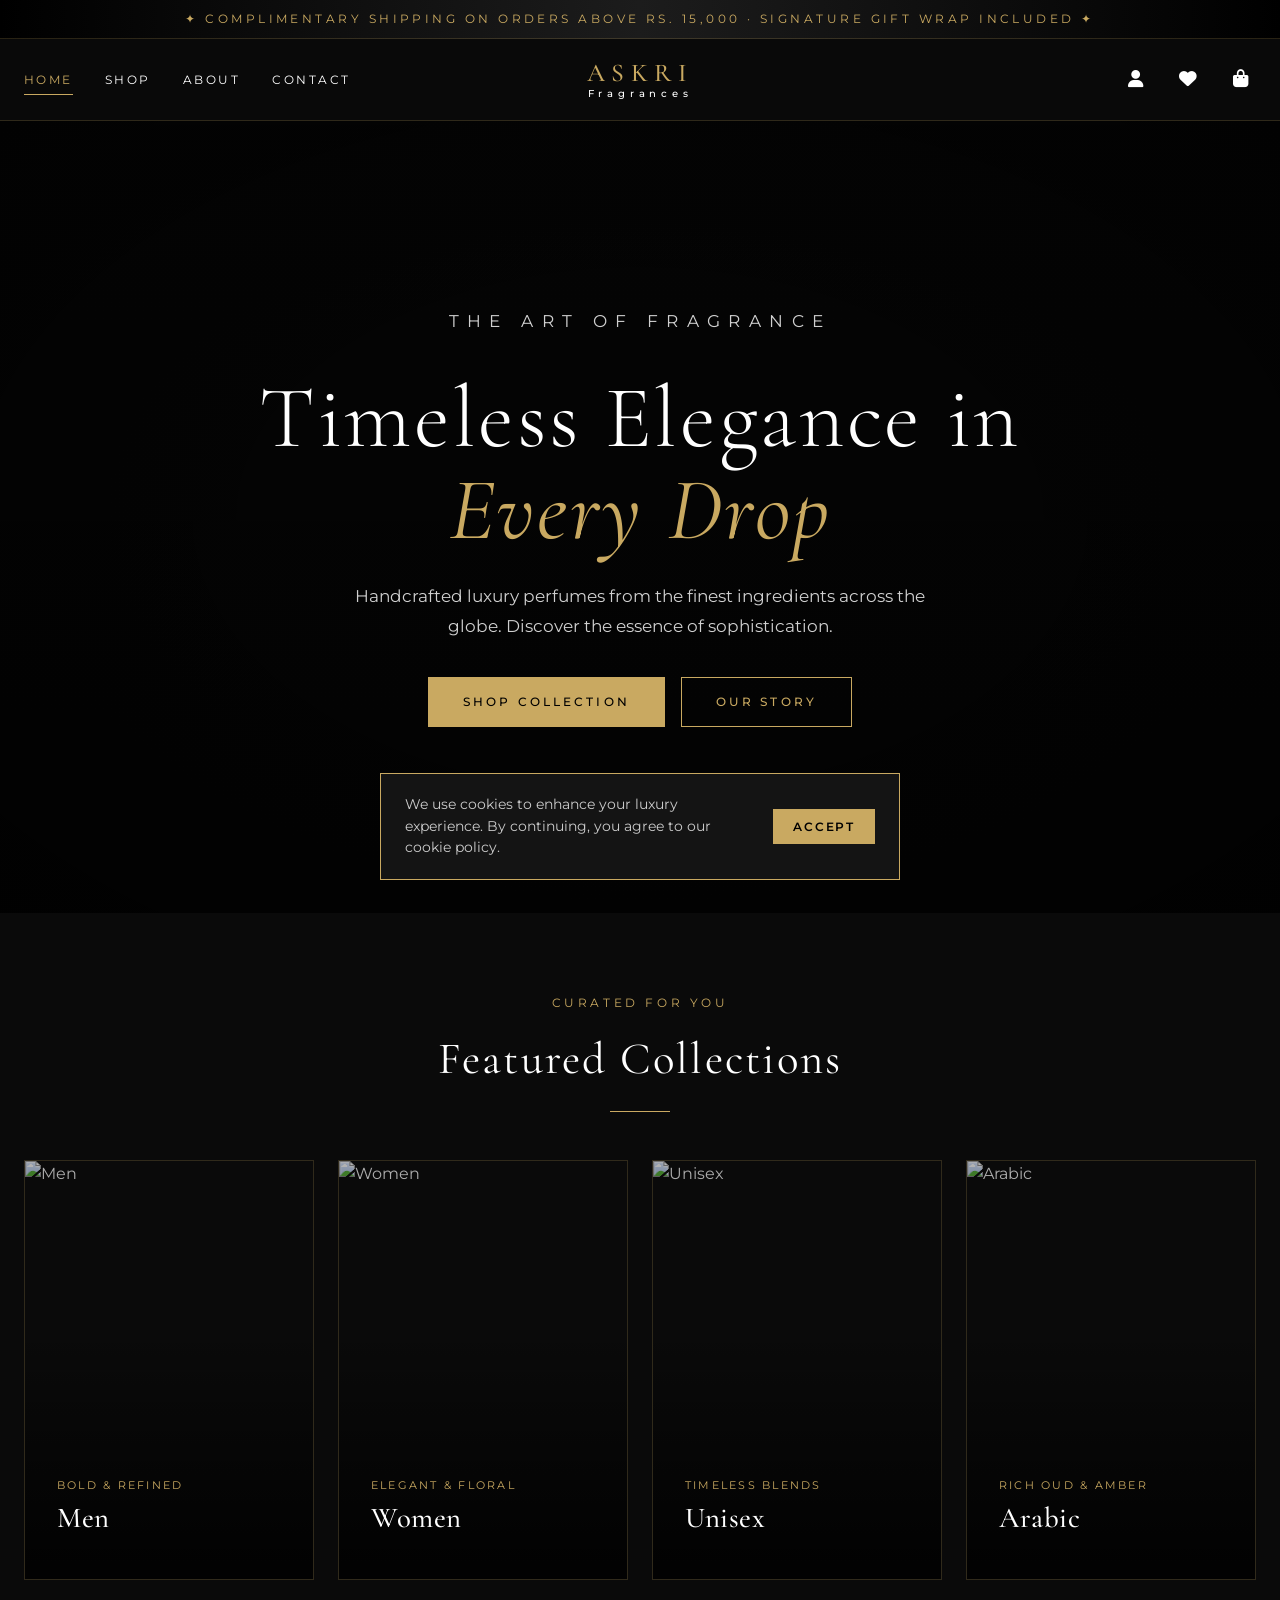
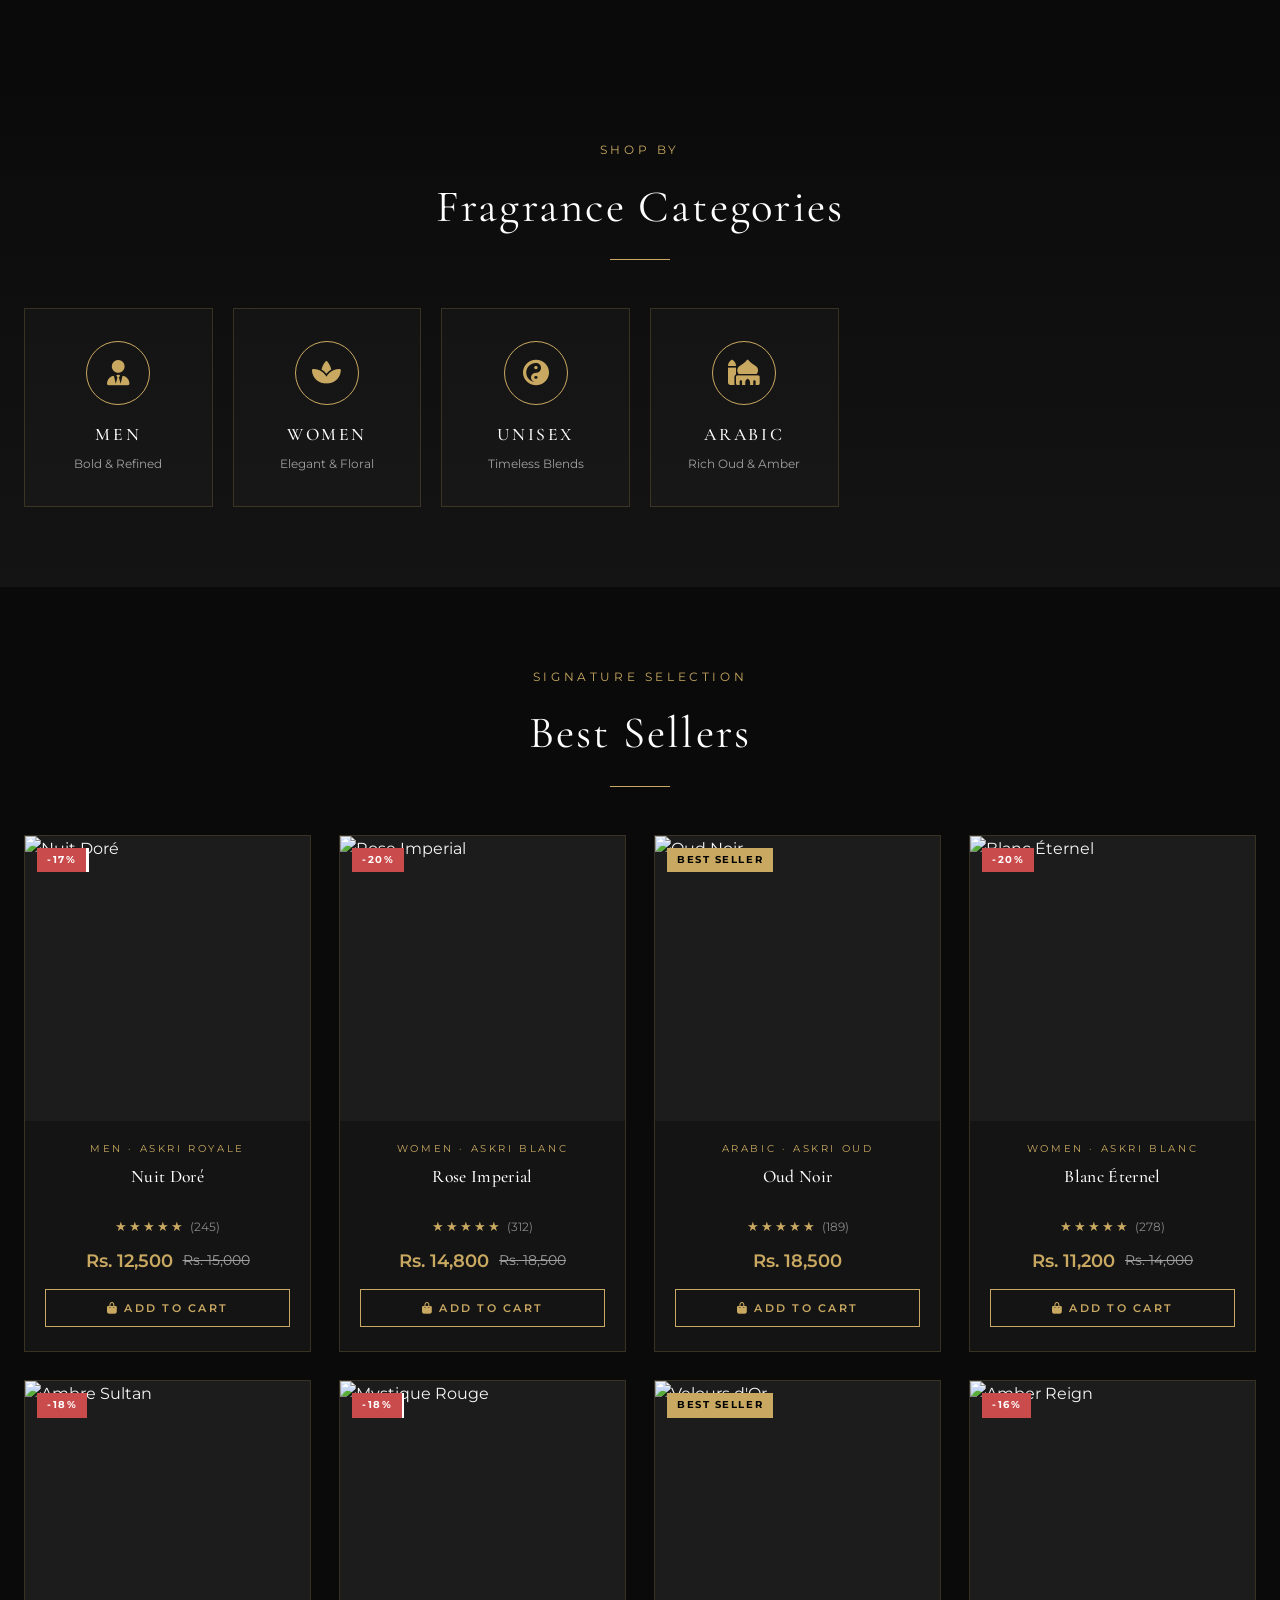
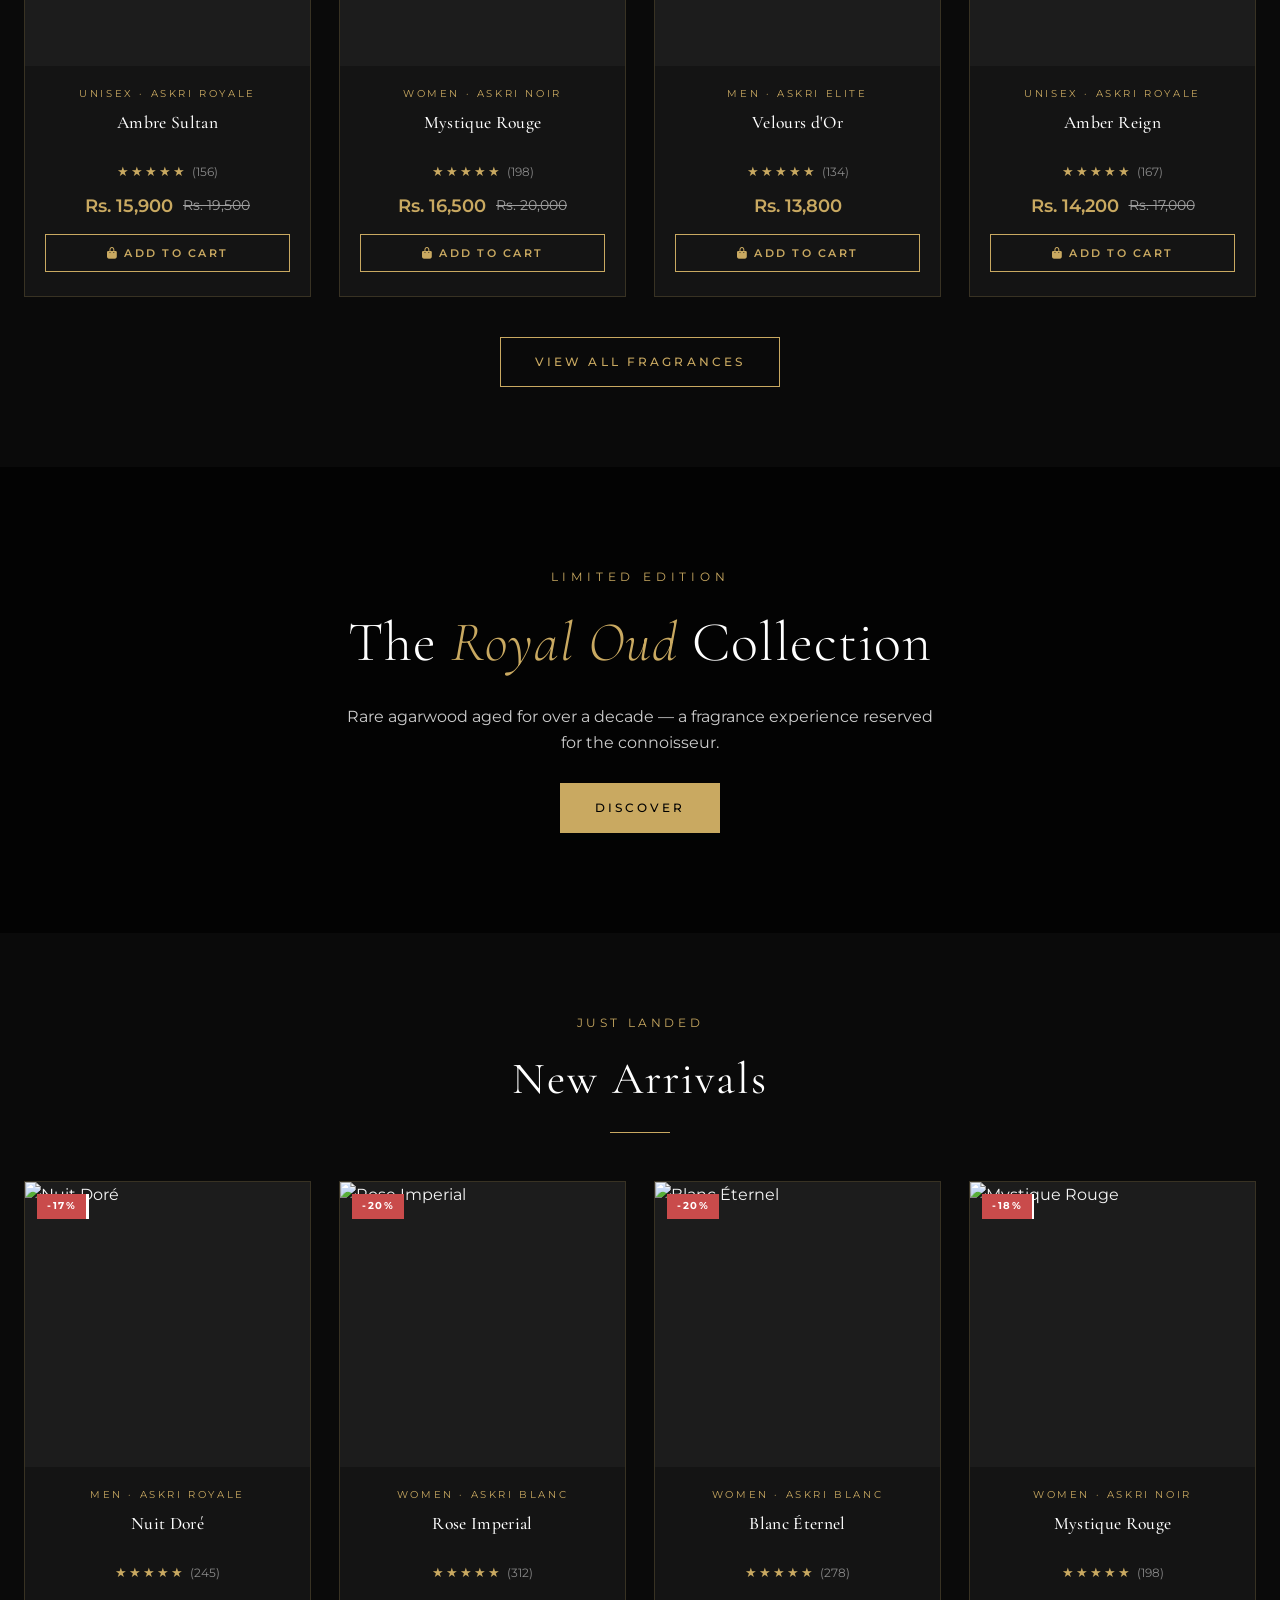
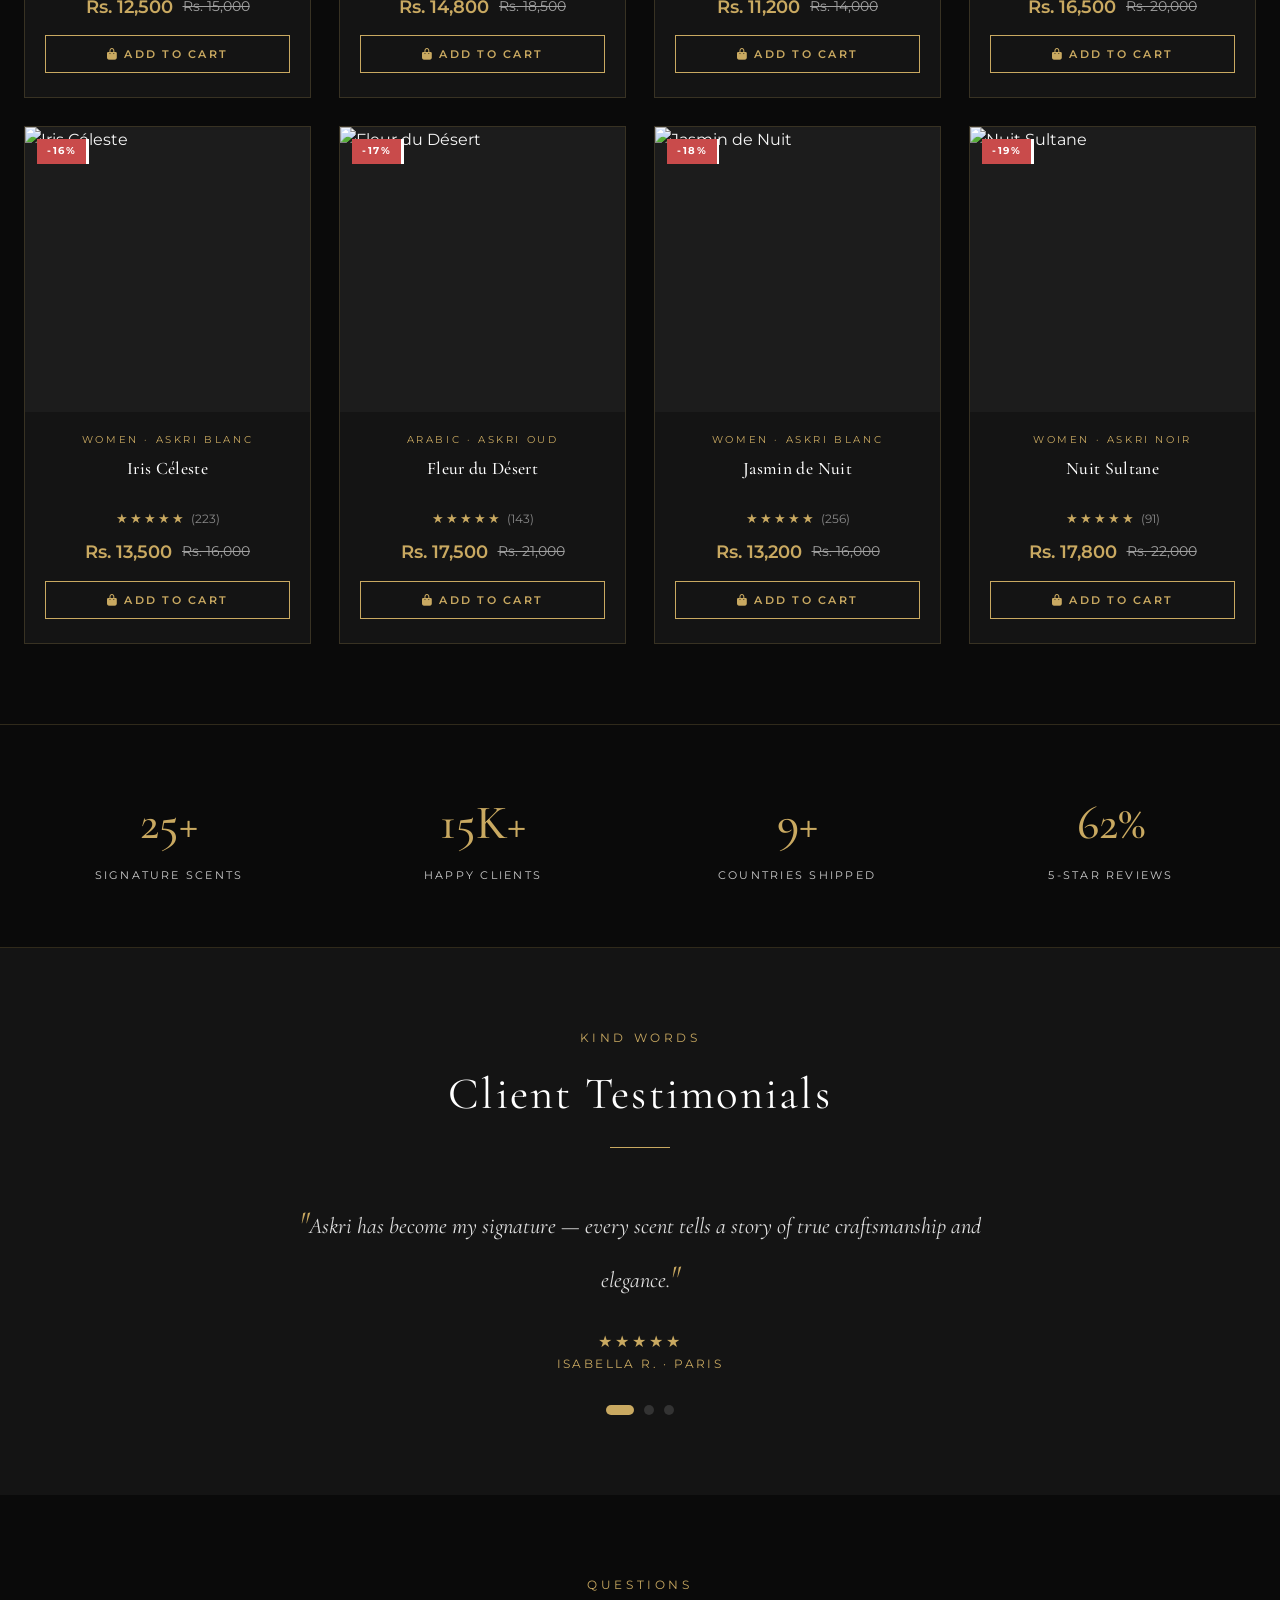
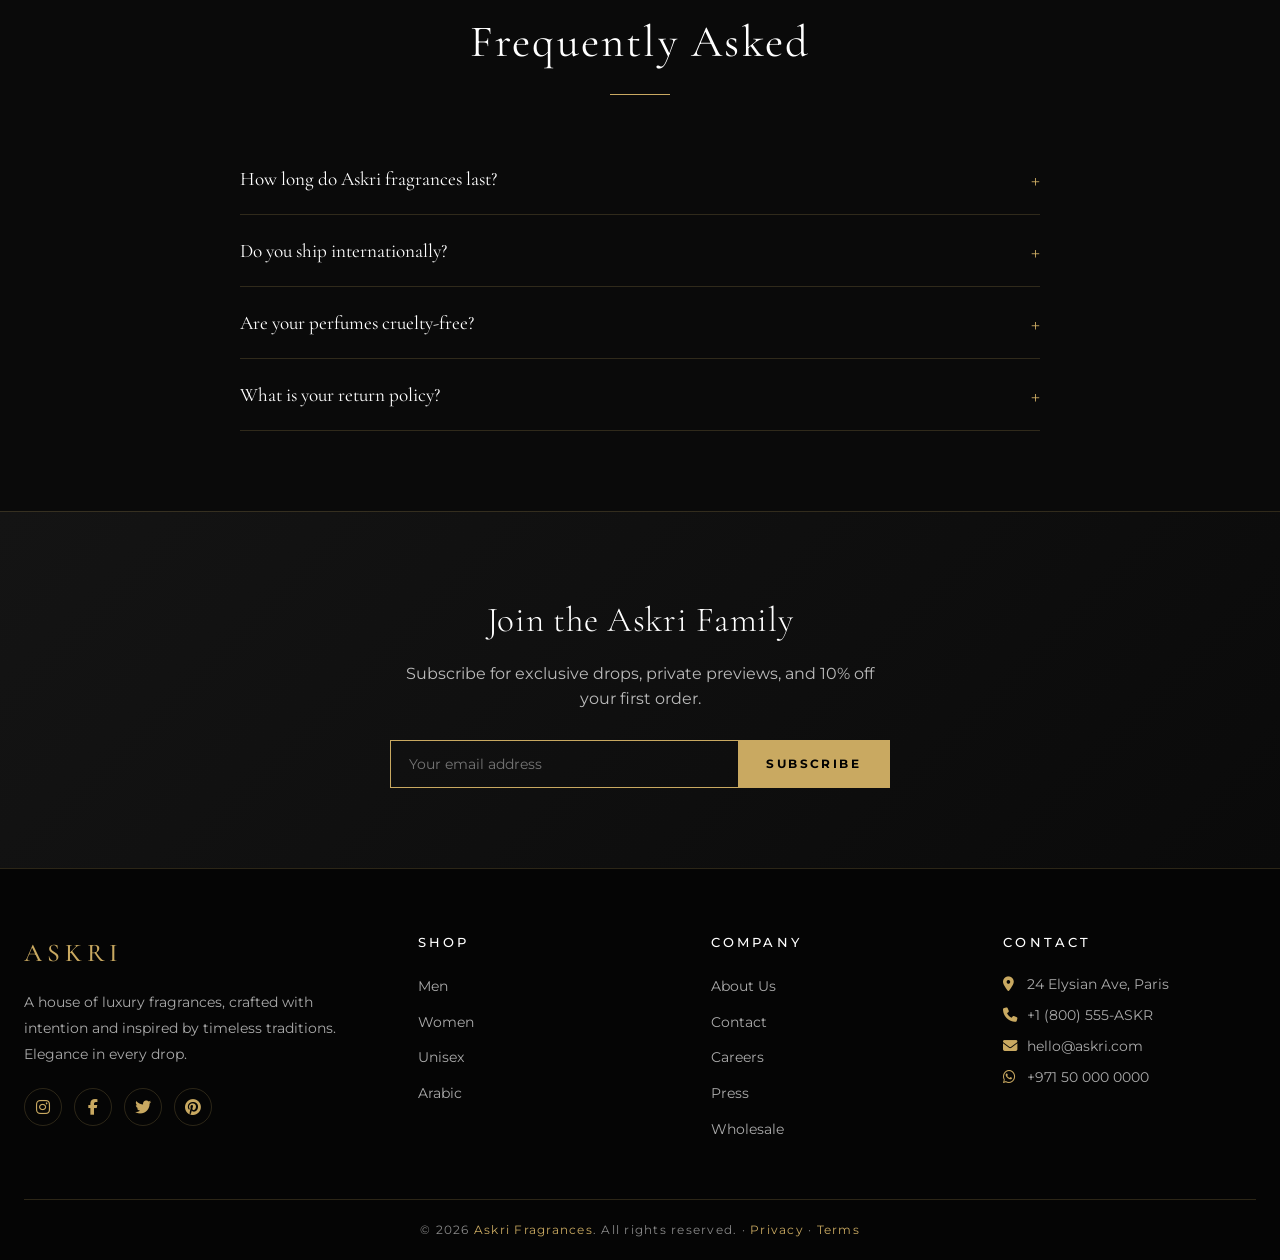
==== index.html @ d6cb972e "Add files via upload" ====
<!DOCTYPE html>
<html lang="en">
<head>
  <meta charset="UTF-8" />
  <meta name="viewport" content="width=device-width,initial-scale=1" />
  <title>Askri Fragrances — Luxury Perfumes & Premium Oud</title>
  <meta name="description" content="Discover Askri Fragrances — a curated collection of luxury Arabic, and Unisex perfumes crafted from the world's finest ingredients." />
  <meta name="keywords" content="luxury perfume, oud, Arabic perfume, premium fragrance, Askri Fragrances" />
  <meta name="author" content="Askri Fragrances" />
  <!-- Open Graph -->
  <meta property="og:title" content="Askri Fragrances — Luxury Perfumes" />
  <meta property="og:description" content="A curated house of premium luxury fragrances. Discover signature scents crafted for the discerning." />
  <meta property="og:type" content="website" />
  <meta property="og:image" content="https://images.unsplash.com/photo-1541643600914-78b084683601?auto=format&fit=crop&w=1200&q=80" />
  <meta name="twitter:card" content="summary_large_image" />
  <link rel="icon" href="images/favicon.svg" type="image/svg+xml" />
  <link rel="canonical" href="/" />
  <link rel="stylesheet" href="css/style.css" />
  <link rel="stylesheet" href="css/responsive.css" />
  <link rel="preconnect" href="https://fonts.googleapis.com" />
  <link rel="preconnect" href="https://fonts.gstatic.com" crossorigin />
  <link href="https://fonts.googleapis.com/css2?family=Cormorant+Garamond:ital,wght@0,300;0,400;0,500;0,600;1,400&family=Montserrat:wght@300;400;500;600;700&display=swap" rel="stylesheet" />
  <link rel="stylesheet" href="https://cdnjs.cloudflare.com/ajax/libs/font-awesome/6.5.1/css/all.min.css" />
  <script src="https://www.gstatic.com/firebasejs/10.12.2/firebase-app-compat.js"></script>
  <script src="https://www.gstatic.com/firebasejs/10.12.2/firebase-auth-compat.js"></script>
  <script src="https://www.gstatic.com/firebasejs/10.12.2/firebase-firestore-compat.js"></script>
  <script src="https://www.gstatic.com/firebasejs/10.12.2/firebase-analytics-compat.js"></script>
</head>
<body>
  <!-- Page loader -->
  <div class="loader" id="loader"><div class="loader-logo">ASKRI</div></div>

  <!-- Announcement bar -->
  <div class="announce">✦ Complimentary shipping on orders above Rs. 15,000 · Signature gift wrap included ✦</div>

  <!-- Navbar -->
  <header class="navbar" id="navbar">
    <div class="nav-wrap">
      <div class="nav-left">
        <button class="menu-toggle" aria-label="Open menu"><span></span><span></span><span></span></button>
        <nav class="nav-links">
          <a href="index.html">Home</a>
          <a href="shop.html">Shop</a>
          <a href="about.html">About</a>
          <a href="contact.html">Contact</a>
        </nav>
      </div>
      <a href="index.html" class="logo">ASKRI<small>Fragrances</small></a>
      <div class="nav-right">
        <button class="nav-icon search-toggle" aria-label="Search"><i class="fas fa-search"></i></button>
        <a href="#" class="nav-icon login-btn" aria-label="Login" onclick="document.getElementById('login-modal').classList.add('show');return false"><i class="fas fa-user"></i></a>
        <a href="wishlist.html" class="nav-icon" aria-label="Wishlist">
          <i class="fas fa-heart"></i><span class="badge" data-wish-count>0</span>
        </a>
        <a href="cart.html" class="nav-icon" aria-label="Cart">
          <i class="fas fa-bag-shopping"></i><span class="badge" data-cart-count>0</span>
        </a>
      </div>
    </div>
    <!-- Search bar -->
    <div class="search-bar">
      <form>
        <input type="search" placeholder="Search luxury fragrances..." aria-label="Search products" />
        <button type="submit" aria-label="Search"><i class="fas fa-search"></i></button>
      </form>
    </div>
  </header>

  <!-- Mobile drawer -->
  <div class="mobile-menu">
    <button class="close" aria-label="Close menu">×</button>
    <div class="m-logo"><div class="logo">ASKRI<small>Fragrances</small></div></div>
    <ul>
      <li><a href="index.html">Home</a></li>
      <li><a href="shop.html">Shop</a></li>
      <li><a href="shop.html?category=Men">Men</a></li>
      <li><a href="shop.html?category=Women">Women</a></li>
      <li><a href="shop.html?category=Arabic">Arabic</a></li>
      <li><a href="about.html">About</a></li>
      <li><a href="contact.html">Contact</a></li>
      <li><a href="wishlist.html">Wishlist</a></li>
      <li><a href="cart.html">Cart</a></li>
    </ul>
  </div>
  <div class="overlay"></div>

  <!-- Hero -->
  <section class="hero">
    <div class="hero-inner">
      <p class="hero-eyebrow">The Art of Fragrance</p>
      <h1>Timeless Elegance in <em>Every Drop</em></h1>
      <p>Handcrafted luxury perfumes from the finest ingredients across the globe. Discover the essence of sophistication.</p>
      <div class="hero-ctas">
        <a href="shop.html" class="btn btn-primary">Shop Collection</a>
        <a href="about.html" class="btn">Our Story</a>
      </div>
    </div>
    <a href="#collections" class="hero-scroll">Explore ↓</a>
  </section>

  <!-- Featured Collections -->
  <section class="section collections" id="collections">
    <div class="container">
      <div class="section-title">
        <p>Curated for you</p>
        <h2>Featured Collections</h2>
      </div>
      <div class="coll-grid">
        <a href="shop.html?category=Men" class="coll-card">
          <img src="https://images.unsplash.com/photo-1747915725522-cc1dc4b6d809?auto=format&fit=crop&w=800&q=80" alt="Men" loading="lazy" />
          <div class="info"><span>Bold & Refined</span><h3>Men</h3></div>
        </a>
        <a href="shop.html?category=Women" class="coll-card">
          <img src="https://images.unsplash.com/photo-1547887537-6158d64c35b3?auto=format&fit=crop&w=800&q=80" alt="Women" loading="lazy" />
          <div class="info"><span>Elegant & Floral</span><h3>Women</h3></div>
        </a>
        <a href="shop.html?category=Unisex" class="coll-card">
          <img src="https://images.unsplash.com/photo-1594913615593-e4b8c44625be?auto=format&fit=crop&w=800&q=80" alt="Unisex" loading="lazy" />
          <div class="info"><span>Timeless Blends</span><h3>Unisex</h3></div>
        </a>
        <a href="shop.html?category=Arabic" class="coll-card">
          <img src="https://images.unsplash.com/photo-1615634260167-c8cdede054de?auto=format&fit=crop&w=800&q=80" alt="Arabic" loading="lazy" />
          <div class="info"><span>Rich Oud & Amber</span><h3>Arabic</h3></div>
        </a>
      </div>
    </div>
  </section>

  <!-- Categories -->
  <section class="section categories">
    <div class="container">
      <div class="section-title">
        <p>Shop by</p>
        <h2>Fragrance Categories</h2>
      </div>
      <div class="cat-grid">
        <a href="shop.html?category=Men" class="cat-card"><div class="cat-icon"><i class="fas fa-user-tie"></i></div><h4>Men</h4><p>Bold & Refined</p></a>
        <a href="shop.html?category=Women" class="cat-card"><div class="cat-icon"><i class="fas fa-spa"></i></div><h4>Women</h4><p>Elegant & Floral</p></a>
        <a href="shop.html?category=Unisex" class="cat-card"><div class="cat-icon"><i class="fas fa-yin-yang"></i></div><h4>Unisex</h4><p>Timeless Blends</p></a>
        <a href="shop.html?category=Arabic" class="cat-card"><div class="cat-icon"><i class="fas fa-mosque"></i></div><h4>Arabic</h4><p>Rich Oud & Amber</p></a>
      </div>
    </div>
  </section>

  <!-- Bestsellers -->
  <section class="section">
    <div class="container">
      <div class="section-title">
        <p>Signature Selection</p>
        <h2>Best Sellers</h2>
      </div>
      <div class="products-grid" id="featured-products"></div>
      <div style="text-align:center;margin-top:40px"><a href="shop.html" class="btn">View All Fragrances</a></div>
    </div>
  </section>

  <!-- Banner Strip -->
  <section class="banner-strip">
    <p style="color:var(--gold);letter-spacing:.4em;text-transform:uppercase;font-size:.75rem;margin-bottom:12px">Limited Edition</p>
    <h2>The <em>Royal Oud</em> Collection</h2>
    <p>Rare agarwood aged for over a decade — a fragrance experience reserved for the connoisseur.</p>
    <a href="shop.html?category=Arabic" class="btn btn-primary">Discover</a>
  </section>

  <!-- New Arrivals -->
  <section class="section">
    <div class="container">
      <div class="section-title">
        <p>Just Landed</p>
        <h2>New Arrivals</h2>
      </div>
      <div class="products-grid" id="new-arrivals"></div>
    </div>
  </section>

  <!-- Counters -->
  <section class="counters">
    <div class="container">
      <div class="counter-grid">
        <div class="counter-item"><span class="num" data-target="40" data-suffix="+">0</span><span class="label">Signature Scents</span></div>
        <div class="counter-item"><span class="num" data-target="25" data-suffix="K+">0</span><span class="label">Happy Clients</span></div>
        <div class="counter-item"><span class="num" data-target="15" data-suffix="+">0</span><span class="label">Countries Shipped</span></div>
        <div class="counter-item"><span class="num" data-target="98" data-suffix="%">0</span><span class="label">5-Star Reviews</span></div>
      </div>
    </div>
  </section>

  <!-- Testimonials -->
  <section class="section testimonials">
    <div class="container">
      <div class="section-title">
        <p>Kind Words</p>
        <h2>Client Testimonials</h2>
      </div>
      <div class="testimonial-slider">
        <div class="testimonial active">
          <p>Askri has become my signature — every scent tells a story of true craftsmanship and elegance.</p>
          <div class="rating">★★★★★</div>
          <div class="who">Isabella R. · Paris</div>
        </div>
        <div class="testimonial">
          <p>The oud collection is unmatched. Rich, complex, and absolutely worth the investment.</p>
          <div class="rating">★★★★★</div>
          <div class="who">Ahmed K. · Dubai</div>
        </div>
        <div class="testimonial">
          <p>Beautifully packaged, exquisite fragrance. Askri is now the only house I purchase from.</p>
          <div class="rating">★★★★★</div>
          <div class="who">Sophia M. · London</div>
        </div>
        <div class="slider-dots">
          <button class="active" aria-label="Slide 1"></button>
          <button aria-label="Slide 2"></button>
          <button aria-label="Slide 3"></button>
        </div>
      </div>
    </div>
  </section>

  <!-- FAQ -->
  <section class="section">
    <div class="container">
      <div class="section-title">
        <p>Questions</p>
        <h2>Frequently Asked</h2>
      </div>
      <div class="faq-list">
        <div class="faq-item"><button class="faq-q">How long do Askri fragrances last?<span class="icon">+</span></button><div class="faq-a"><p>Our Eau de Parfum concentrations typically last 8–12 hours, while our pure Attar oils can linger for over 24 hours on skin.</p></div></div>
        <div class="faq-item"><button class="faq-q">Do you ship internationally?<span class="icon">+</span></button><div class="faq-a"><p>Yes — we ship worldwide via express couriers. Complimentary shipping is included on orders above Rs. 15,000.</p></div></div>
        <div class="faq-item"><button class="faq-q">Are your perfumes cruelty-free?<span class="icon">+</span></button><div class="faq-a"><p>Every Askri fragrance is 100% cruelty-free and never tested on animals.</p></div></div>
        <div class="faq-item"><button class="faq-q">What is your return policy?<span class="icon">+</span></button><div class="faq-a"><p>We offer a 30-day return window on unused, sealed products. Contact our concierge for assistance.</p></div></div>
      </div>
    </div>
  </section>

  <!-- Newsletter -->
  <section class="section newsletter">
    <div class="container">
      <h2>Join the Askri Family</h2>
      <p>Subscribe for exclusive drops, private previews, and 10% off your first order.</p>
      <form><input type="email" placeholder="Your email address" required /><button type="submit">Subscribe</button></form>
    </div>
  </section>

  <!-- Footer -->
  <footer>
    <div class="container">
      <div class="footer-grid">
        <div class="footer-brand">
          <h3>ASKRI</h3>
          <p>A house of luxury fragrances, crafted with intention and inspired by timeless traditions. Elegance in every drop.</p>
          <div class="footer-social">
            <a href="#" aria-label="Instagram"><i class="fab fa-instagram"></i></a>
            <a href="#" aria-label="Facebook"><i class="fab fa-facebook-f"></i></a>
            <a href="#" aria-label="Twitter"><i class="fab fa-twitter"></i></a>
            <a href="#" aria-label="Pinterest"><i class="fab fa-pinterest"></i></a>
          </div>
        </div>
        <div class="footer-col">
          <h4>Shop</h4>
          <ul>
            <li><a href="shop.html?category=Men">Men</a></li>
            <li><a href="shop.html?category=Women">Women</a></li>
            <li><a href="shop.html?category=Unisex">Unisex</a></li>
            <li><a href="shop.html?category=Arabic">Arabic</a></li>
          </ul>
        </div>
        <div class="footer-col">
          <h4>Company</h4>
          <ul>
            <li><a href="about.html">About Us</a></li>
            <li><a href="contact.html">Contact</a></li>
            <li><a href="#">Careers</a></li>
            <li><a href="#">Press</a></li>
            <li><a href="#">Wholesale</a></li>
          </ul>
        </div>
        <div class="footer-col">
          <h4>Contact</h4>
          <p><i class="fas fa-map-marker-alt"></i> 24 Elysian Ave, Paris</p>
          <p><i class="fas fa-phone"></i> +1 (800) 555-ASKR</p>
          <p><i class="fas fa-envelope"></i> hello@askri.com</p>
          <p><i class="fab fa-whatsapp"></i> +971 50 000 0000</p>
        </div>
      </div>
      <div class="footer-bottom">
        © 2026 <a href="index.html">Askri Fragrances</a>. All rights reserved. · <a href="#">Privacy</a> · <a href="#">Terms</a>
      </div>
    </div>
  </footer>

  <!-- Scroll to top -->
  <button class="scroll-top" aria-label="Scroll to top"><i class="fas fa-chevron-up"></i></button>

  <!-- Cookie banner -->
  <div class="cookie-banner">
    <p>We use cookies to enhance your luxury experience. By continuing, you agree to our cookie policy.</p>
    <button>Accept</button>
  </div>

  <!-- Newsletter popup -->
  <div class="popup" id="newsletter-popup">
    <div class="popup-inner">
      <button class="close" aria-label="Close">×</button>
      <h3>10% Off Your First Order</h3>
      <p>Subscribe to unlock exclusive access, private previews, and your welcome offer.</p>
      <form><input type="email" placeholder="Your email address" required /><button type="submit" class="btn btn-primary">Claim Offer</button></form>
    </div>
  </div>

  <!-- Login Modal -->
  <div class="modal-overlay" id="login-modal">
    <div class="login-modal">
      <button class="close" onclick="document.getElementById('login-modal').classList.remove('show')" aria-label="Close">×</button>
      <div class="login-icon"><i class="fas fa-user"></i></div>
      <h3>Welcome to Askri</h3>
      <p>Sign in to access your wishlist, orders & exclusive offers</p>
      <button class="google-btn" onclick="signInWithGoogle()">
        <svg viewBox="0 0 24 24" width="20" height="20"><path fill="#4285F4" d="M22.56 12.25c0-.78-.07-1.53-.2-2.25H12v4.26h5.92a5.06 5.06 0 0 1-2.2 3.32v2.77h3.57c2.08-1.92 3.28-4.74 3.28-8.1z"/><path fill="#34A853" d="M12 23c2.97 0 5.46-.98 7.28-2.66l-3.57-2.77c-.98.66-2.23 1.06-3.71 1.06-2.86 0-5.29-1.93-6.16-4.53H2.18v2.84C3.99 20.53 7.7 23 12 23z"/><path fill="#FBBC05" d="M5.84 14.09c-.22-.66-.35-1.36-.35-2.09s.13-1.43.35-2.09V7.07H2.18C1.43 8.55 1 10.22 1 12s.43 3.45 1.18 4.93l2.85-2.22.81-.62z"/><path fill="#EA4335" d="M12 5.38c1.62 0 3.06.56 4.21 1.64l3.15-3.15C17.45 2.09 14.97 1 12 1 7.7 1 3.99 3.47 2.18 7.07l3.66 2.84c.87-2.6 3.3-4.53 6.16-4.53z"/></svg>
        Sign in with Google
      </button>
      <div class="login-divider"><span>or</span></div>
      <button class="guest-btn" onclick="document.getElementById('login-modal').classList.remove('show');showToast('Continuing as guest')">Continue as Guest</button>
    </div>
  </div>

  <script src="js/auth.js"></script>
  <script src="js/products.js"></script>
  <script src="js/cart.js"></script>
  <script src="js/script.js"></script>
</body>
</html>
---- css/style.css ----
/* ===========================================
   Askri Fragrances - Premium Perfume Website
   Main Stylesheet
   Theme: Black, White & Gold
   =========================================== */

/* ---------- Reset & Base ---------- */
*,*::before,*::after{box-sizing:border-box;margin:0;padding:0}
html{scroll-behavior:smooth;-webkit-text-size-adjust:100%}
body{
  font-family:'Cormorant Garamond','Playfair Display',Georgia,serif;
  background:#0a0a0a;color:#f5f5f5;line-height:1.6;overflow-x:hidden;
  font-size:16px;
}
img{max-width:100%;display:block;height:auto}
a{color:inherit;text-decoration:none;transition:color .3s ease}
button{font-family:inherit;cursor:pointer;border:none;background:none;color:inherit}
ul{list-style:none}
input,textarea,select{font-family:inherit}

:root{
  --gold:#c9a961;
  --gold-light:#e6c987;
  --gold-dark:#8b7239;
  --black:#0a0a0a;
  --black-2:#141414;
  --black-3:#1c1c1c;
  --white:#ffffff;
  --muted:#a0a0a0;
  --border:rgba(201,169,97,.2);
  --shadow:0 20px 60px rgba(0,0,0,.5);
  --font-serif:'Cormorant Garamond',Georgia,serif;
  --font-sans:'Montserrat','Helvetica Neue',Arial,sans-serif;
}

body,p,input,button,select,textarea{font-family:var(--font-sans)}
h1,h2,h3,h4,h5,h6{font-family:var(--font-serif);font-weight:500;letter-spacing:.02em;color:#fff}

/* ---------- Utilities ---------- */
.container{max-width:1280px;margin:0 auto;padding:0 24px}
.section{padding:80px 0}
.section-title{text-align:center;margin-bottom:48px}
.section-title h2{font-size:2.8rem;font-weight:400;letter-spacing:.05em}
.section-title p{color:var(--gold);text-transform:uppercase;letter-spacing:.3em;font-size:.75rem;margin-bottom:12px}
.section-title h2::after{content:"";display:block;width:60px;height:1px;background:var(--gold);margin:16px auto 0}

.btn{
  display:inline-block;padding:14px 34px;font-family:var(--font-sans);
  font-size:.78rem;letter-spacing:.25em;text-transform:uppercase;
  border:1px solid var(--gold);color:var(--gold);background:transparent;
  transition:all .35s ease;cursor:pointer;font-weight:500;
}
.btn:hover{background:var(--gold);color:#000}
.btn-primary{background:var(--gold);color:#000}
.btn-primary:hover{background:transparent;color:var(--gold)}
.btn-block{display:block;width:100%;text-align:center}

/* ---------- Loader ---------- */
.loader{
  position:fixed;inset:0;background:#0a0a0a;z-index:9999;
  display:flex;align-items:center;justify-content:center;
  transition:opacity .6s ease,visibility .6s ease;
}
.loader.hide{opacity:0;visibility:hidden}
.loader-logo{
  font-family:var(--font-serif);font-size:2.2rem;color:var(--gold);
  letter-spacing:.3em;position:relative;animation:pulse 1.6s ease-in-out infinite;
}
@keyframes pulse{0%,100%{opacity:.4}50%{opacity:1}}

/* ---------- Announcement Bar ---------- */
.announce{
  background:linear-gradient(90deg,#000,#1c1c1c,#000);
  color:var(--gold);text-align:center;padding:10px 16px;
  font-size:.72rem;letter-spacing:.3em;text-transform:uppercase;
  border-bottom:1px solid var(--border);
}

/* ---------- Navbar ---------- */
.navbar{
  position:sticky;top:0;z-index:100;background:rgba(10,10,10,.95);
  backdrop-filter:blur(12px);border-bottom:1px solid var(--border);
  transition:all .35s ease;
}
.navbar.scrolled{background:rgba(10,10,10,.98);box-shadow:0 4px 24px rgba(0,0,0,.5)}
.nav-wrap{
  display:grid;grid-template-columns:1fr auto 1fr;align-items:center;
  padding:18px 24px;max-width:1400px;margin:0 auto;gap:24px;
}
.nav-left{display:flex;align-items:center;gap:32px}
.nav-links{display:flex;gap:32px}
.nav-links a{
  font-size:.78rem;letter-spacing:.2em;text-transform:uppercase;
  color:#fff;position:relative;padding:6px 0;
}
.nav-links a::after{
  content:"";position:absolute;left:0;bottom:0;width:0;height:1px;
  background:var(--gold);transition:width .35s ease;
}
.nav-links a:hover,.nav-links a.active{color:var(--gold)}
.nav-links a:hover::after,.nav-links a.active::after{width:100%}

.logo{
  font-family:var(--font-serif);font-size:1.6rem;letter-spacing:.25em;
  color:var(--gold);text-align:center;font-weight:500;line-height:1;
}
.logo small{display:block;font-size:.6rem;letter-spacing:.5em;color:#fff;margin-top:4px;font-family:var(--font-sans)}

.nav-right{display:flex;align-items:center;justify-content:flex-end;gap:20px}
.nav-icon{
  position:relative;color:#fff;font-size:1.1rem;padding:8px;
  transition:color .3s ease;
}
.nav-icon:hover{color:var(--gold)}
.nav-icon.logged-in{color:var(--gold)}
.nav-icon.logged-in::after{content:'';position:absolute;top:4px;right:4px;width:8px;height:8px;background:#4CAF50;border-radius:50%;border:2px solid #000}
.nav-icon .badge{
  position:absolute;top:0;right:0;background:var(--gold);color:#000;
  font-size:.62rem;font-weight:700;border-radius:50%;
  min-width:18px;height:18px;display:flex;align-items:center;justify-content:center;
  padding:0 4px;
}
.search-toggle,.menu-toggle{display:none}
.menu-toggle{display:none;flex-direction:column;gap:4px;padding:8px}
.menu-toggle span{width:22px;height:2px;background:#fff;transition:.3s}

/* Search bar overlay */
.search-bar{
  display:none;padding:16px 24px;border-top:1px solid var(--border);
  background:#0a0a0a;
}
.search-bar.open{display:block}
.search-bar form{max-width:800px;margin:0 auto;display:flex;gap:0;border-bottom:1px solid var(--gold)}
.search-bar input{
  flex:1;background:transparent;border:none;outline:none;color:#fff;
  padding:12px 8px;font-size:1rem;letter-spacing:.05em;
}
.search-bar button{color:var(--gold);padding:0 16px;font-size:1.1rem}

/* Mobile drawer */
.mobile-menu{
  position:fixed;top:0;right:-100%;width:85%;max-width:360px;height:100vh;
  background:#0a0a0a;border-left:1px solid var(--border);z-index:200;
  transition:right .4s ease;padding:24px;overflow-y:auto;
}
.mobile-menu.open{right:0}
.mobile-menu .close{position:absolute;top:16px;right:16px;font-size:1.6rem;color:var(--gold)}
.mobile-menu .m-logo{margin-bottom:32px;text-align:center;padding-top:8px}
.mobile-menu ul li{border-bottom:1px solid var(--border)}
.mobile-menu ul li a{
  display:block;padding:18px 4px;color:#fff;text-transform:uppercase;
  letter-spacing:.2em;font-size:.85rem;
}
.mobile-menu ul li a:hover{color:var(--gold)}
.overlay{
  position:fixed;inset:0;background:rgba(0,0,0,.7);z-index:150;
  opacity:0;visibility:hidden;transition:.3s;
}
.overlay.show{opacity:1;visibility:visible}

/* ---------- Hero ---------- */
.hero{
  position:relative;min-height:88vh;display:flex;align-items:center;
  justify-content:center;overflow:hidden;text-align:center;
  background:
    linear-gradient(rgba(0,0,0,.55),rgba(0,0,0,.75)),
    url('https://images.unsplash.com/photo-1541643600914-78b084683601?auto=format&fit=crop&w=1920&q=80') center/cover;
}
.hero::before{
  content:"";position:absolute;inset:0;
  background:radial-gradient(ellipse at center,transparent 30%,rgba(0,0,0,.6) 100%);
}
.hero-inner{position:relative;z-index:2;max-width:900px;padding:0 24px;animation:fadeUp 1.2s ease}
.hero-eyebrow{
  color:var(--gold);letter-spacing:.5em;text-transform:uppercase;
  font-size:.75rem;margin-bottom:20px;
}
.hero h1{
  font-size:clamp(2.5rem,7vw,5.5rem);font-weight:300;line-height:1.05;
  letter-spacing:.03em;margin-bottom:24px;
}
.hero h1 em{color:var(--gold);font-style:italic;font-weight:400}
.hero p{
  font-size:1.05rem;color:#d0d0d0;max-width:600px;margin:0 auto 36px;
  line-height:1.8;
}
.hero-ctas{display:flex;gap:16px;justify-content:center;flex-wrap:wrap}
.hero-scroll{
  position:absolute;bottom:32px;left:50%;transform:translateX(-50%);
  color:var(--gold);font-size:.7rem;letter-spacing:.3em;text-transform:uppercase;
  animation:bounce 2s infinite;
}
@keyframes fadeUp{from{opacity:0;transform:translateY(30px)}to{opacity:1;transform:translateY(0)}}
@keyframes bounce{0%,100%{transform:translateX(-50%) translateY(0)}50%{transform:translateX(-50%) translateY(-8px)}}

/* ---------- Collection Strip ---------- */
.collections{background:#0a0a0a}
.coll-grid{
  display:grid;grid-template-columns:repeat(4,1fr);gap:24px;
}
.coll-card{
  position:relative;height:420px;overflow:hidden;cursor:pointer;
  border:1px solid var(--border);
}
.coll-card img{
  width:100%;height:100%;object-fit:cover;
  transition:transform .8s ease;filter:brightness(.7);
}
.coll-card:hover img{transform:scale(1.08);filter:brightness(.9)}
.coll-card .info{
  position:absolute;inset:0;display:flex;flex-direction:column;
  justify-content:flex-end;padding:32px;
  background:linear-gradient(transparent 40%,rgba(0,0,0,.85));
}
.coll-card h3{font-size:1.8rem;margin-bottom:6px}
.coll-card span{color:var(--gold);letter-spacing:.2em;text-transform:uppercase;font-size:.7rem}

/* ---------- Categories ---------- */
.categories{background:linear-gradient(180deg,#0a0a0a,#141414)}
.cat-grid{display:grid;grid-template-columns:repeat(6,1fr);gap:20px}
.cat-card{
  text-align:center;padding:32px 16px;border:1px solid var(--border);
  transition:all .4s ease;cursor:pointer;background:rgba(255,255,255,.02);
}
.cat-card:hover{border-color:var(--gold);background:rgba(201,169,97,.08);transform:translateY(-4px)}
.cat-icon{
  width:64px;height:64px;margin:0 auto 16px;border:1px solid var(--gold);
  border-radius:50%;display:flex;align-items:center;justify-content:center;
  color:var(--gold);font-size:1.6rem;transition:.3s;
}
.cat-card:hover .cat-icon{background:var(--gold);color:#000}
.cat-card h4{font-size:1.1rem;letter-spacing:.15em;text-transform:uppercase;color:#fff}
.cat-card p{color:var(--muted);font-size:.72rem;margin-top:6px}

/* ---------- Products ---------- */
.products-grid{
  display:grid;grid-template-columns:repeat(4,1fr);gap:28px;
}
.product-card{
  position:relative;background:#141414;border:1px solid var(--border);
  overflow:hidden;transition:all .4s ease;
}
.product-card:hover{border-color:var(--gold);transform:translateY(-6px);box-shadow:var(--shadow)}
.product-media{
  position:relative;aspect-ratio:1;overflow:hidden;background:#1c1c1c;
}
.product-media img{
  width:100%;height:100%;object-fit:cover;transition:transform .6s ease;
}
.product-card:hover .product-media img{transform:scale(1.06)}
.product-badge{
  position:absolute;top:12px;left:12px;background:var(--gold);color:#000;
  padding:4px 10px;font-size:.65rem;letter-spacing:.15em;font-weight:700;
  text-transform:uppercase;z-index:2;
}
.product-badge.new{background:#fff}
.product-badge.sale{background:#c94b4b;color:#fff}
.product-actions{
  position:absolute;top:12px;right:12px;display:flex;flex-direction:column;gap:8px;
  opacity:0;transform:translateX(20px);transition:.4s ease;z-index:2;
}
.product-card:hover .product-actions{opacity:1;transform:translateX(0)}
.product-actions button{
  width:38px;height:38px;background:#fff;color:#000;border-radius:50%;
  display:flex;align-items:center;justify-content:center;font-size:.9rem;
  transition:.3s;
}
.product-actions button:hover{background:var(--gold);color:#000;transform:scale(1.1)}
.product-actions button.active{background:var(--gold);color:#000}
.product-info{padding:20px 20px 24px;text-align:center}
.product-info .cat{
  color:var(--gold);font-size:.65rem;letter-spacing:.25em;text-transform:uppercase;
  margin-bottom:6px;
}
.product-info h3{
  font-size:1.1rem;font-weight:500;margin-bottom:8px;color:#fff;
  min-height:2.6em;font-family:var(--font-serif);
}
.product-info .rating{color:var(--gold);font-size:.8rem;margin-bottom:8px;letter-spacing:2px}
.product-info .rating .muted{color:#444}
.product-price{display:flex;justify-content:center;align-items:center;gap:10px;margin-bottom:14px}
.product-price .now{color:var(--gold);font-size:1.15rem;font-weight:600}
.product-price .old{color:var(--muted);text-decoration:line-through;font-size:.9rem}
.add-cart-btn{
  width:100%;padding:11px;background:transparent;border:1px solid var(--gold);
  color:var(--gold);text-transform:uppercase;letter-spacing:.2em;
  font-size:.7rem;font-weight:600;transition:.3s;
}
.add-cart-btn:hover{background:var(--gold);color:#000}

/* ---------- Banner Strip ---------- */
.banner-strip{
  padding:100px 24px;text-align:center;background:
    linear-gradient(rgba(0,0,0,.7),rgba(0,0,0,.7)),
    url('https://images.unsplash.com/photo-1615634260167-c8cdede054de?auto=format&fit=crop&w=1920&q=80') center/cover fixed;
}
.banner-strip h2{font-size:clamp(2rem,5vw,3.5rem);margin-bottom:16px;font-weight:300}
.banner-strip h2 em{color:var(--gold);font-style:italic}
.banner-strip p{color:#ccc;max-width:600px;margin:0 auto 28px}

/* ---------- Testimonials ---------- */
.testimonials{background:#141414}
.testimonial-slider{
  max-width:800px;margin:0 auto;position:relative;text-align:center;
}
.testimonial{padding:0 40px;display:none;animation:fade .6s ease}
.testimonial.active{display:block}
@keyframes fade{from{opacity:0}to{opacity:1}}
.testimonial p{
  font-family:var(--font-serif);font-size:1.4rem;font-style:italic;
  color:#e0e0e0;line-height:1.7;margin-bottom:24px;
}
.testimonial p::before,.testimonial p::after{content:'"';color:var(--gold);font-size:2rem}
.testimonial .who{color:var(--gold);letter-spacing:.2em;text-transform:uppercase;font-size:.75rem}
.testimonial .rating{color:var(--gold);margin-top:10px;letter-spacing:3px}
.slider-dots{display:flex;justify-content:center;gap:10px;margin-top:32px}
.slider-dots button{width:10px;height:10px;border-radius:50%;background:#333;transition:.3s}
.slider-dots button.active{background:var(--gold);width:28px;border-radius:6px}

/* ---------- Counters ---------- */
.counters{
  background:#0a0a0a;padding:60px 0;border-top:1px solid var(--border);
  border-bottom:1px solid var(--border);
}
.counter-grid{display:grid;grid-template-columns:repeat(4,1fr);gap:24px;text-align:center}
.counter-item .num{
  font-family:var(--font-serif);font-size:3rem;color:var(--gold);
  font-weight:500;display:block;
}
.counter-item .label{color:#ccc;letter-spacing:.2em;text-transform:uppercase;font-size:.7rem}

/* ---------- FAQ ---------- */
.faq-list{max-width:800px;margin:0 auto}
.faq-item{border-bottom:1px solid var(--border)}
.faq-q{
  width:100%;padding:22px 0;display:flex;justify-content:space-between;
  align-items:center;text-align:left;font-family:var(--font-serif);
  font-size:1.2rem;color:#fff;transition:.3s;
}
.faq-q:hover{color:var(--gold)}
.faq-q .icon{color:var(--gold);font-size:1.4rem;transition:transform .3s}
.faq-item.open .faq-q .icon{transform:rotate(45deg)}
.faq-a{max-height:0;overflow:hidden;transition:max-height .4s ease;color:#bbb}
.faq-item.open .faq-a{max-height:400px;padding-bottom:22px}

/* ---------- Newsletter ---------- */
.newsletter{
  background:linear-gradient(135deg,#141414,#0a0a0a);text-align:center;
  border-top:1px solid var(--border);
}
.newsletter h2{font-size:2.2rem;margin-bottom:12px;font-weight:300}
.newsletter p{color:#bbb;max-width:500px;margin:0 auto 28px}
.newsletter form{display:flex;max-width:500px;margin:0 auto;border:1px solid var(--gold)}
.newsletter input{
  flex:1;background:transparent;border:none;outline:none;color:#fff;
  padding:14px 18px;font-size:.9rem;
}
.newsletter button{
  padding:14px 28px;background:var(--gold);color:#000;font-weight:700;
  text-transform:uppercase;letter-spacing:.2em;font-size:.75rem;transition:.3s;
}
.newsletter button:hover{background:var(--gold-light)}

/* ---------- Footer ---------- */
footer{
  background:#050505;padding:64px 0 0;border-top:1px solid var(--border);
  color:#aaa;
}
.footer-grid{
  display:grid;grid-template-columns:1.4fr 1fr 1fr 1fr;gap:40px;
  padding-bottom:48px;
}
.footer-brand h3{
  font-family:var(--font-serif);color:var(--gold);font-size:1.6rem;
  letter-spacing:.2em;margin-bottom:16px;
}
.footer-brand p{margin-bottom:20px;line-height:1.8;font-size:.9rem}
.footer-social{display:flex;gap:12px}
.footer-social a{
  width:38px;height:38px;border:1px solid var(--border);border-radius:50%;
  display:flex;align-items:center;justify-content:center;color:var(--gold);
  transition:.3s;
}
.footer-social a:hover{background:var(--gold);color:#000;border-color:var(--gold)}
.footer-col h4{
  font-family:var(--font-sans);color:#fff;font-size:.8rem;text-transform:uppercase;
  letter-spacing:.25em;margin-bottom:20px;
}
.footer-col ul li{margin-bottom:10px}
.footer-col ul li a{font-size:.9rem;color:#aaa;transition:.3s}
.footer-col ul li a:hover{color:var(--gold);padding-left:6px}
.footer-col p{font-size:.9rem;margin-bottom:8px}
.footer-col p i{color:var(--gold);width:20px}
.footer-bottom{
  border-top:1px solid var(--border);padding:20px 0;text-align:center;
  font-size:.78rem;color:#888;letter-spacing:.1em;
}
.footer-bottom a{color:var(--gold)}

/* ---------- Scroll-to-top ---------- */
.scroll-top{
  position:fixed;bottom:24px;right:24px;width:46px;height:46px;
  background:var(--gold);color:#000;border-radius:50%;
  display:flex;align-items:center;justify-content:center;
  opacity:0;visibility:hidden;transition:.3s;z-index:80;
  box-shadow:0 6px 18px rgba(201,169,97,.3);
}
.scroll-top.show{opacity:1;visibility:visible}
.scroll-top:hover{background:var(--gold-light);transform:translateY(-3px)}

/* ---------- Cookie banner ---------- */
.cookie-banner{
  position:fixed;bottom:20px;left:20px;right:20px;max-width:520px;
  margin:0 auto;background:#141414;border:1px solid var(--gold);
  padding:20px 24px;z-index:90;display:flex;gap:16px;align-items:center;
  transform:translateY(200%);transition:.5s;
}
.cookie-banner.show{transform:translateY(0)}
.cookie-banner p{font-size:.85rem;color:#ccc;flex:1}
.cookie-banner button{
  padding:10px 20px;background:var(--gold);color:#000;font-size:.75rem;
  text-transform:uppercase;letter-spacing:.15em;font-weight:600;
}

/* ---------- Newsletter Popup ---------- */
.popup{
  position:fixed;inset:0;background:rgba(0,0,0,.85);z-index:250;
  display:flex;align-items:center;justify-content:center;padding:20px;
  opacity:0;visibility:hidden;transition:.4s;
}
.popup.show{opacity:1;visibility:visible}
.popup-inner{
  background:#141414;border:1px solid var(--gold);max-width:480px;width:100%;
  padding:48px 36px;text-align:center;position:relative;
  transform:scale(.9);transition:.4s;
}
.popup.show .popup-inner{transform:scale(1)}
.popup .close{position:absolute;top:12px;right:16px;font-size:1.4rem;color:var(--gold)}
.popup h3{font-size:1.8rem;margin-bottom:12px;color:var(--gold)}
.popup p{color:#ccc;margin-bottom:24px}
.popup form{display:flex;flex-direction:column;gap:12px}
.popup input{
  background:transparent;border:1px solid var(--border);color:#fff;
  padding:12px 16px;outline:none;
}
.popup input:focus{border-color:var(--gold)}

/* ---------- Toast ---------- */
.toast{
  position:fixed;top:100px;right:20px;background:#141414;
  border:1px solid var(--gold);color:#fff;padding:16px 22px;
  z-index:300;box-shadow:var(--shadow);
  transform:translateX(120%);transition:.4s;font-size:.85rem;
}
.toast.show{transform:translateX(0)}
.toast i{color:var(--gold);margin-right:10px}

/* ---------- Page Header (inner pages) ---------- */
.page-header{
  padding:80px 24px 60px;text-align:center;
  background:linear-gradient(rgba(0,0,0,.7),rgba(0,0,0,.85)),
    url('https://images.unsplash.com/photo-1592945403244-b3fbafd7f539?auto=format&fit=crop&w=1920&q=80') center/cover;
  border-bottom:1px solid var(--border);
}
.page-header h1{font-size:3rem;font-weight:300;letter-spacing:.05em;margin-bottom:8px}
.page-header .crumbs{color:var(--gold);letter-spacing:.2em;text-transform:uppercase;font-size:.72rem}
.page-header .crumbs a:hover{color:#fff}

/* ---------- Shop Layout ---------- */
.shop-wrap{display:grid;grid-template-columns:260px 1fr;gap:36px;padding:60px 24px}
.shop-sidebar{position:sticky;top:100px;align-self:start}
.filter-group{margin-bottom:32px;padding-bottom:24px;border-bottom:1px solid var(--border)}
.filter-group h4{font-size:.85rem;color:#fff;text-transform:uppercase;letter-spacing:.25em;margin-bottom:16px}
.filter-group label{
  display:flex;align-items:center;gap:10px;padding:6px 0;cursor:pointer;
  color:#bbb;font-size:.9rem;transition:.3s;
}
.filter-group label:hover{color:var(--gold)}
.filter-group input[type="checkbox"],.filter-group input[type="radio"]{
  accent-color:var(--gold);width:16px;height:16px;
}
.price-range{width:100%;accent-color:var(--gold)}
.shop-topbar{
  display:flex;justify-content:space-between;align-items:center;
  padding:12px 20px;background:#141414;border:1px solid var(--border);
  margin-bottom:28px;flex-wrap:wrap;gap:16px;
}
.shop-topbar p{color:#bbb;font-size:.85rem}
.shop-topbar select{
  background:#0a0a0a;border:1px solid var(--border);color:#fff;
  padding:8px 12px;outline:none;font-size:.85rem;
}
.shop-search{display:flex;align-items:center;background:#0a0a0a;border:1px solid var(--border);padding:6px 12px}
.shop-search input{background:transparent;border:none;outline:none;color:#fff;padding:6px 8px;width:200px}
.shop-search button{color:var(--gold)}
.pagination{display:flex;justify-content:center;gap:8px;margin-top:48px}
.pagination button{
  width:40px;height:40px;border:1px solid var(--border);color:#ccc;
  font-size:.85rem;transition:.3s;
}
.pagination button.active,.pagination button:hover{background:var(--gold);color:#000;border-color:var(--gold)}

/* ---------- Product Detail ---------- */
.product-detail{display:grid;grid-template-columns:1fr 1fr;gap:56px;padding:60px 24px}
.pd-gallery .main-img{
  border:1px solid var(--border);aspect-ratio:1;overflow:hidden;
  background:#141414;margin-bottom:16px;position:relative;
}
.pd-gallery .main-img img{width:100%;height:100%;object-fit:cover;transition:transform .5s ease;cursor:zoom-in}
.pd-gallery .main-img:hover img{transform:scale(1.4)}
.pd-thumbs{display:grid;grid-template-columns:repeat(2,1fr);gap:12px}
.pd-thumbs img{
  border:1px solid var(--border);aspect-ratio:1;object-fit:cover;cursor:pointer;
  transition:.3s;opacity:.7;
}
.pd-thumbs img:hover,.pd-thumbs img.active{border-color:var(--gold);opacity:1}
.pd-info .cat{color:var(--gold);letter-spacing:.3em;text-transform:uppercase;font-size:.72rem}
.pd-info h1{font-size:2.4rem;font-weight:400;margin:12px 0}
.pd-info .rating{color:var(--gold);margin-bottom:20px;letter-spacing:3px}
.pd-info .rating span{color:#bbb;margin-left:10px;font-size:.85rem;letter-spacing:0}
.pd-price{display:flex;gap:14px;align-items:center;margin-bottom:24px;padding-bottom:24px;border-bottom:1px solid var(--border)}
.pd-price .now{color:var(--gold);font-size:2rem;font-weight:600}
.pd-price .old{color:var(--muted);text-decoration:line-through;font-size:1.2rem}
.pd-price .save{background:#c94b4b;color:#fff;padding:4px 10px;font-size:.7rem;letter-spacing:.15em}
.pd-desc{color:#ccc;line-height:1.9;margin-bottom:28px}
.pd-notes{margin-bottom:28px}
.pd-notes h4{color:var(--gold);letter-spacing:.25em;text-transform:uppercase;font-size:.8rem;margin-bottom:10px}
.pd-notes p{color:#bbb;font-size:.92rem}
.pd-buy{display:flex;gap:14px;margin-bottom:28px;align-items:stretch}
.qty{
  display:flex;align-items:center;border:1px solid var(--gold);
}
.qty button{padding:0 16px;color:var(--gold);font-size:1.1rem}
.qty input{width:50px;text-align:center;background:transparent;color:#fff;border:none;outline:none;padding:12px 0}
.pd-buy .btn{flex:1}
.pd-meta{font-size:.85rem;color:#bbb}
.pd-meta p{margin-bottom:6px}
.pd-meta strong{color:#fff;margin-right:8px}

.pd-tabs{padding:20px 24px 60px;max-width:1280px;margin:0 auto}
.tab-heads{display:flex;gap:32px;border-bottom:1px solid var(--border);margin-bottom:32px;flex-wrap:wrap}
.tab-head{
  padding:16px 0;color:#bbb;text-transform:uppercase;letter-spacing:.25em;
  font-size:.8rem;border-bottom:2px solid transparent;transition:.3s;
}
.tab-head.active,.tab-head:hover{color:var(--gold);border-bottom-color:var(--gold)}
.tab-body{color:#ccc;line-height:1.9;display:none}
.tab-body.active{display:block}
.review-item{padding:20px 0;border-bottom:1px solid var(--border)}
.review-item .head{display:flex;justify-content:space-between;margin-bottom:8px}
.review-item .head strong{color:#fff}
.review-item .head .rating{color:var(--gold);letter-spacing:2px}

/* ---------- Cart & Wishlist ---------- */
.cart-wrap,.wishlist-wrap{padding:60px 24px;max-width:1280px;margin:0 auto}
.cart-table{width:100%;border-collapse:collapse;margin-bottom:32px}
.cart-table th,.cart-table td{
  padding:20px 12px;text-align:left;border-bottom:1px solid var(--border);vertical-align:middle;
}
.cart-table th{
  color:var(--gold);letter-spacing:.2em;text-transform:uppercase;font-size:.75rem;font-weight:600;
}
.cart-table img{width:80px;height:80px;object-fit:cover;border:1px solid var(--border)}
.cart-table .item-name{display:flex;gap:16px;align-items:center}
.cart-table .item-name h4{color:#fff;font-size:1rem;margin-bottom:4px}
.cart-table .item-name p{color:var(--gold);font-size:.75rem;letter-spacing:.15em;text-transform:uppercase}
.cart-table .price,.cart-table .subtotal{color:#fff;font-weight:600}
.cart-table .subtotal{color:var(--gold)}
.cart-table .remove{color:#c94b4b;font-size:1.1rem;cursor:pointer;transition:.3s}
.cart-table .remove:hover{color:#fff}
.qty-mini{display:inline-flex;align-items:center;border:1px solid var(--border)}
.qty-mini button{padding:6px 12px;color:var(--gold)}
.qty-mini input{width:40px;text-align:center;background:transparent;color:#fff;border:none;outline:none;padding:6px 0}

.cart-summary{
  max-width:420px;margin-left:auto;background:#141414;
  border:1px solid var(--border);padding:28px;
}
.cart-summary h3{font-size:1.4rem;margin-bottom:20px;padding-bottom:16px;border-bottom:1px solid var(--border)}
.cart-summary .row{display:flex;justify-content:space-between;padding:10px 0;color:#ccc}
.cart-summary .total{
  padding:16px 0;margin-top:12px;border-top:1px solid var(--border);
  font-size:1.2rem;color:var(--gold);font-weight:600;
}
.empty-state{text-align:center;padding:80px 20px;color:#bbb}
.empty-state i{font-size:4rem;color:var(--gold);margin-bottom:20px}
.empty-state h3{font-size:1.6rem;margin-bottom:12px;color:#fff}
.empty-state p{margin-bottom:24px}

/* ---------- About Page ---------- */
.about-story{display:grid;grid-template-columns:1fr 1fr;gap:56px;align-items:center;padding:80px 24px}
.about-story img{border:1px solid var(--gold)}
.about-story .txt h2{font-size:2.4rem;margin-bottom:20px;font-weight:300}
.about-story .txt h2 em{color:var(--gold);font-style:italic}
.about-story .txt p{color:#ccc;margin-bottom:16px;line-height:1.9}
.mv-grid{display:grid;grid-template-columns:repeat(3,1fr);gap:24px;padding:60px 24px;max-width:1280px;margin:0 auto}
.mv-card{
  background:#141414;border:1px solid var(--border);padding:36px 28px;text-align:center;
  transition:.3s;
}
.mv-card:hover{border-color:var(--gold);transform:translateY(-6px)}
.mv-card i{font-size:2.4rem;color:var(--gold);margin-bottom:18px}
.mv-card h3{font-size:1.4rem;margin-bottom:12px}
.mv-card p{color:#bbb;font-size:.92rem;line-height:1.8}

/* ---------- Contact ---------- */
.contact-wrap{display:grid;grid-template-columns:1fr 1fr;gap:56px;padding:60px 24px;max-width:1280px;margin:0 auto}
.contact-info h2{font-size:2rem;margin-bottom:16px;font-weight:300}
.contact-info p{color:#ccc;margin-bottom:24px;line-height:1.8}
.contact-info .item{display:flex;gap:16px;margin-bottom:20px;align-items:flex-start}
.contact-info .item i{
  width:46px;height:46px;border:1px solid var(--gold);color:var(--gold);
  display:flex;align-items:center;justify-content:center;border-radius:50%;flex-shrink:0;
}
.contact-info .item h4{font-size:1rem;color:#fff;margin-bottom:4px;letter-spacing:.05em}
.contact-info .item p{color:#bbb;margin:0;font-size:.9rem}
.contact-form{background:#141414;border:1px solid var(--border);padding:36px}
.contact-form h2{font-size:1.6rem;margin-bottom:24px}
.form-field{margin-bottom:20px}
.form-field label{display:block;color:#ccc;font-size:.78rem;letter-spacing:.2em;text-transform:uppercase;margin-bottom:8px}
.form-field input,.form-field textarea,.form-field select{
  width:100%;background:#0a0a0a;border:1px solid var(--border);color:#fff;
  padding:12px 14px;outline:none;transition:.3s;font-size:.9rem;
}
.form-field input:focus,.form-field textarea:focus,.form-field select:focus{border-color:var(--gold)}
.form-field textarea{resize:vertical;min-height:120px}
.map-placeholder{
  height:360px;background:
    linear-gradient(rgba(0,0,0,.5),rgba(0,0,0,.5)),
    url('https://images.unsplash.com/photo-1524661135-423995f22d0b?auto=format&fit=crop&w=1920&q=80') center/cover;
  border:1px solid var(--border);display:flex;align-items:center;justify-content:center;
  margin:40px 24px 80px;max-width:1280px;margin-left:auto;margin-right:auto;
}
.map-placeholder .pin{color:var(--gold);text-align:center}
.map-placeholder .pin i{font-size:3rem;margin-bottom:10px}

/* ---------- Quick View Modal ---------- */
.modal{
  position:fixed;inset:0;background:rgba(0,0,0,.85);z-index:250;
  display:flex;align-items:center;justify-content:center;padding:20px;
  opacity:0;visibility:hidden;transition:.4s;overflow-y:auto;
}
.modal.show{opacity:1;visibility:visible}
.modal-inner{
  background:#141414;border:1px solid var(--gold);max-width:900px;width:100%;
  display:grid;grid-template-columns:1fr 1fr;gap:0;position:relative;
  transform:scale(.9);transition:.4s;max-height:90vh;overflow-y:auto;
}
.modal.show .modal-inner{transform:scale(1)}
.modal .close{
  position:absolute;top:12px;right:16px;font-size:1.6rem;color:var(--gold);z-index:2;
  background:rgba(0,0,0,.6);width:36px;height:36px;border-radius:50%;
  display:flex;align-items:center;justify-content:center;
}
.modal-img{aspect-ratio:1;overflow:hidden}
.modal-img img{width:100%;height:100%;object-fit:cover}
.modal-body{padding:36px}
.modal-body .cat{color:var(--gold);text-transform:uppercase;letter-spacing:.25em;font-size:.72rem}
.modal-body h2{font-size:1.8rem;margin:10px 0;font-weight:400}
.modal-body .rating{color:var(--gold);margin-bottom:14px;letter-spacing:2px}
.modal-body .price{display:flex;gap:12px;align-items:center;margin-bottom:16px}
.modal-body .price .now{color:var(--gold);font-size:1.5rem;font-weight:600}
.modal-body .price .old{color:var(--muted);text-decoration:line-through}
.modal-body p.desc{color:#bbb;margin-bottom:20px;line-height:1.8;font-size:.9rem}

/* ---------- Login Modal ---------- */
.modal-overlay{
  position:fixed;inset:0;background:rgba(0,0,0,.7);z-index:9999;
  display:none;align-items:center;justify-content:center;
  backdrop-filter:blur(4px);
}
.modal-overlay.show{display:flex}
.login-modal{
  background:#111;border:1px solid #222;border-radius:16px;
  padding:40px 36px;max-width:380px;width:90%;text-align:center;
  position:relative;animation:fadeUp .3s ease;
}
.login-modal .close{
  position:absolute;top:14px;right:18px;background:none;border:none;
  color:#888;font-size:1.5rem;cursor:pointer;
}
.login-modal .close:hover{color:#fff}
.login-icon{
  width:64px;height:64px;border-radius:50%;background:linear-gradient(135deg,var(--gold),#b8860b);
  display:flex;align-items:center;justify-content:center;margin:0 auto 20px;
  font-size:1.6rem;color:#000;
}
.login-modal h3{font-size:1.4rem;font-weight:500;margin-bottom:8px;color:#fff}
.login-modal p{color:#888;font-size:.88rem;margin-bottom:28px;line-height:1.5}
.google-btn{
  width:100%;display:flex;align-items:center;justify-content:center;gap:12px;
  padding:14px 20px;border:1px solid #333;border-radius:10px;
  background:#fff;color:#333;font-size:.95rem;font-weight:500;
  cursor:pointer;transition:all .25s ease;
}
.google-btn:hover{background:#f0f0f0;border-color:#555}
.login-divider{
  display:flex;align-items:center;gap:14px;margin:20px 0;color:#555;font-size:.8rem;
}
.login-divider::before,.login-divider::after{
  content:'';flex:1;height:1px;background:#222;
}
.guest-btn{
  width:100%;padding:12px;border:1px solid #333;border-radius:10px;
  background:transparent;color:#aaa;font-size:.88rem;
  cursor:pointer;transition:all .25s ease;
}
.guest-btn:hover{border-color:var(--gold);color:var(--gold)}
---- css/responsive.css ----
/* ===========================================
   Askri Fragrances - Responsive Stylesheet
   =========================================== */

/* ---------- Large screens ---------- */
@media (max-width:1200px){
  .products-grid{grid-template-columns:repeat(3,1fr)}
  .cat-grid{grid-template-columns:repeat(3,1fr)}
  .coll-grid{grid-template-columns:repeat(2,1fr)}
}

/* ---------- Tablet ---------- */
@media (max-width:992px){
  .nav-links{display:none}
  .menu-toggle{display:flex}
  .nav-wrap{grid-template-columns:auto 1fr auto}
  .nav-left{justify-content:flex-start}
  .logo{font-size:1.3rem}
  .search-toggle{display:inline-flex}

  .hero{min-height:70vh}
  .hero h1{font-size:3rem}

  .products-grid{grid-template-columns:repeat(3,1fr)}
  .coll-grid{grid-template-columns:1fr;gap:16px}
  .coll-card{height:280px}
  .cat-grid{grid-template-columns:repeat(3,1fr)}
  .footer-grid{grid-template-columns:1fr 1fr;gap:32px}
  .counter-grid{grid-template-columns:repeat(2,1fr);gap:32px}
  .about-story,.contact-wrap,.product-detail{grid-template-columns:1fr;gap:32px}
  .shop-wrap{grid-template-columns:1fr}
  .shop-sidebar{position:static}
  .mv-grid{grid-template-columns:1fr}
  .modal-inner{grid-template-columns:1fr}
  .modal-img{aspect-ratio:16/10}
  .section{padding:60px 0}
  .section-title h2{font-size:2.2rem}
}

/* ---------- Mobile ---------- */
@media (max-width:640px){
  .container{padding:0 16px}
  .announce{font-size:.62rem;letter-spacing:.2em}

  .nav-wrap{padding:14px 16px;gap:12px}
  .logo{font-size:1.05rem;letter-spacing:.2em}
  .logo small{font-size:.5rem}
  .nav-right{gap:10px}
  .nav-icon{padding:6px;font-size:1rem}

  .hero{min-height:80vh}
  .hero h1{font-size:2.4rem}
  .hero p{font-size:.95rem}
  .hero-ctas{flex-direction:column;align-items:stretch;padding:0 40px}

  .products-grid{grid-template-columns:repeat(2,1fr);gap:14px}
  .product-info{padding:14px}
  .product-info h3{font-size:.95rem;min-height:2.4em}
  .product-info .cat{font-size:.6rem}
  .product-price .now{font-size:1rem}
  .add-cart-btn{padding:9px;font-size:.65rem}
  .product-actions{opacity:1;transform:none}
  .product-actions button{width:32px;height:32px;font-size:.75rem}

  .cat-grid{grid-template-columns:repeat(2,1fr);gap:12px}
  .cat-card{padding:22px 10px}
  .cat-icon{width:52px;height:52px;font-size:1.3rem}

  .section{padding:50px 0}
  .section-title h2{font-size:1.8rem}
  .section-title{margin-bottom:32px}

  .banner-strip{padding:60px 20px;background-attachment:scroll}
  .banner-strip h2{font-size:1.8rem}

  .counter-grid{grid-template-columns:repeat(2,1fr);gap:20px}
  .counter-item .num{font-size:2rem}

  .footer-grid{grid-template-columns:1fr;gap:28px;padding-bottom:32px}
  .newsletter form{flex-direction:column;border:none;gap:12px}
  .newsletter input{border:1px solid var(--gold);padding:12px}
  .newsletter button{padding:12px}

  .cart-table thead{display:none}
  .cart-table,.cart-table tbody,.cart-table tr,.cart-table td{display:block;width:100%}
  .cart-table tr{border:1px solid var(--border);margin-bottom:16px;padding:14px}
  .cart-table td{border:none;padding:6px 0;display:flex;justify-content:space-between;align-items:center}
  .cart-table td::before{content:attr(data-label);color:var(--gold);font-size:.7rem;letter-spacing:.2em;text-transform:uppercase}
  .cart-table .item-name{justify-content:flex-start}
  .cart-summary{max-width:100%;margin-left:0}

  .pd-info h1{font-size:1.8rem}
  .pd-price .now{font-size:1.5rem}
  .pd-buy{flex-direction:column}
  .qty{align-self:flex-start}

  .page-header{padding:50px 20px 40px}
  .page-header h1{font-size:2rem}

  .contact-form{padding:24px}
  .map-placeholder{margin:24px 16px 40px}

  .cookie-banner{flex-direction:column;text-align:center;left:12px;right:12px;padding:16px}
  .toast{right:12px;left:12px;top:80px;text-align:center}
  .scroll-top{bottom:16px;right:16px;width:42px;height:42px}
  .popup-inner{padding:32px 24px}
}

@media (max-width:380px){
  .products-grid{grid-template-columns:1fr}
  .cat-grid{grid-template-columns:1fr}
  .logo small{display:none}
}
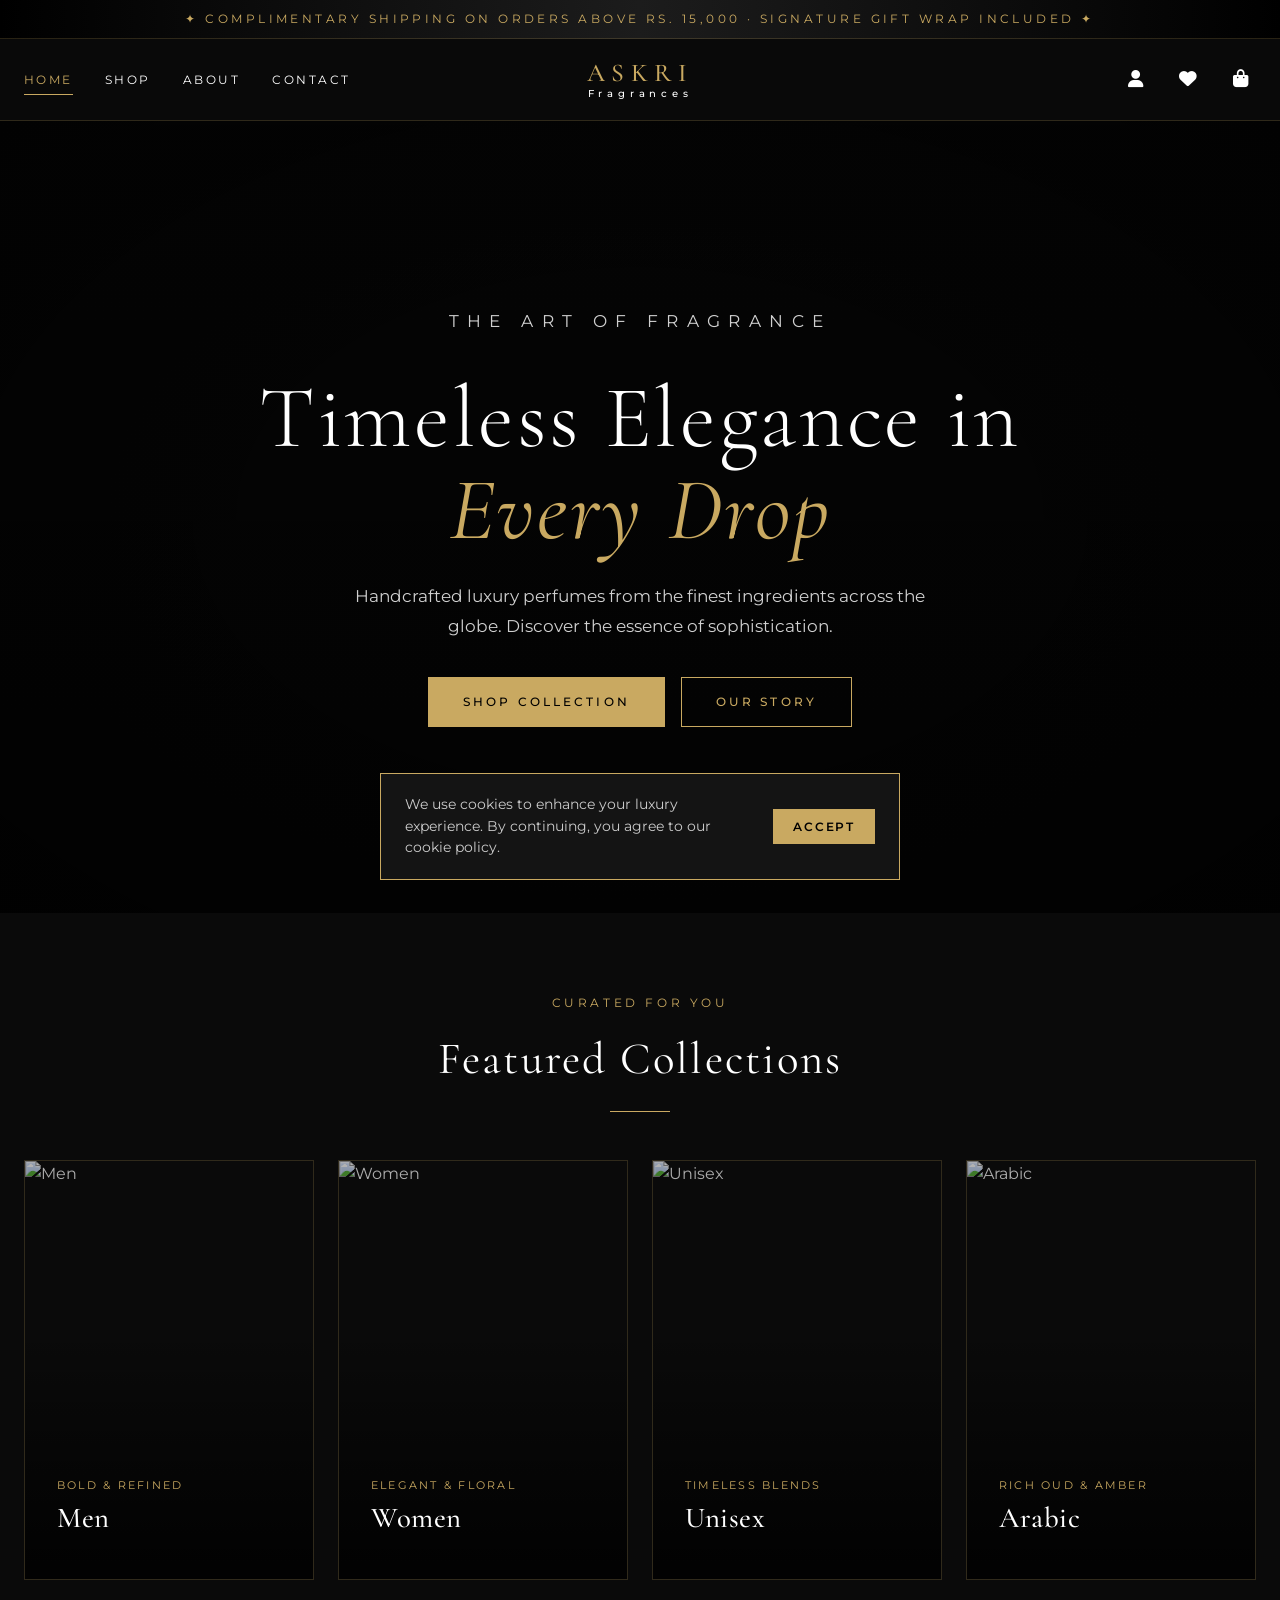
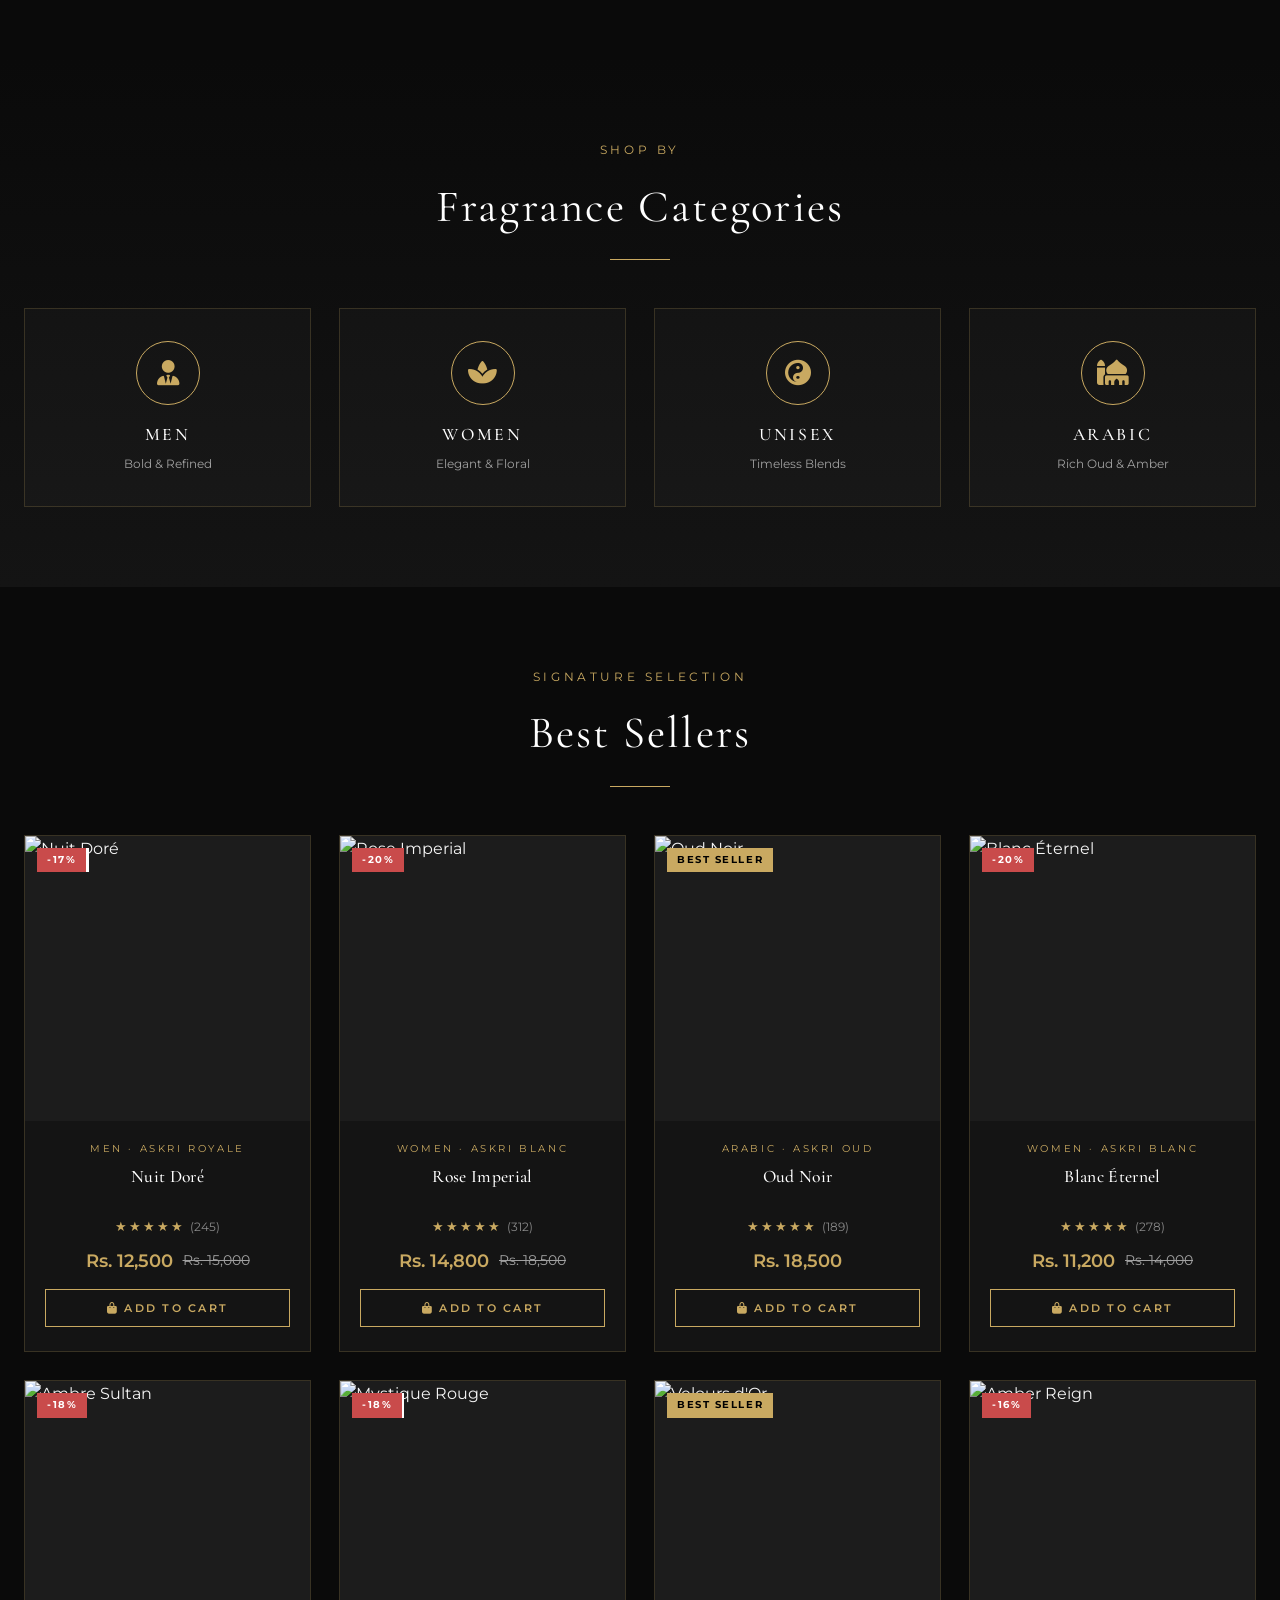
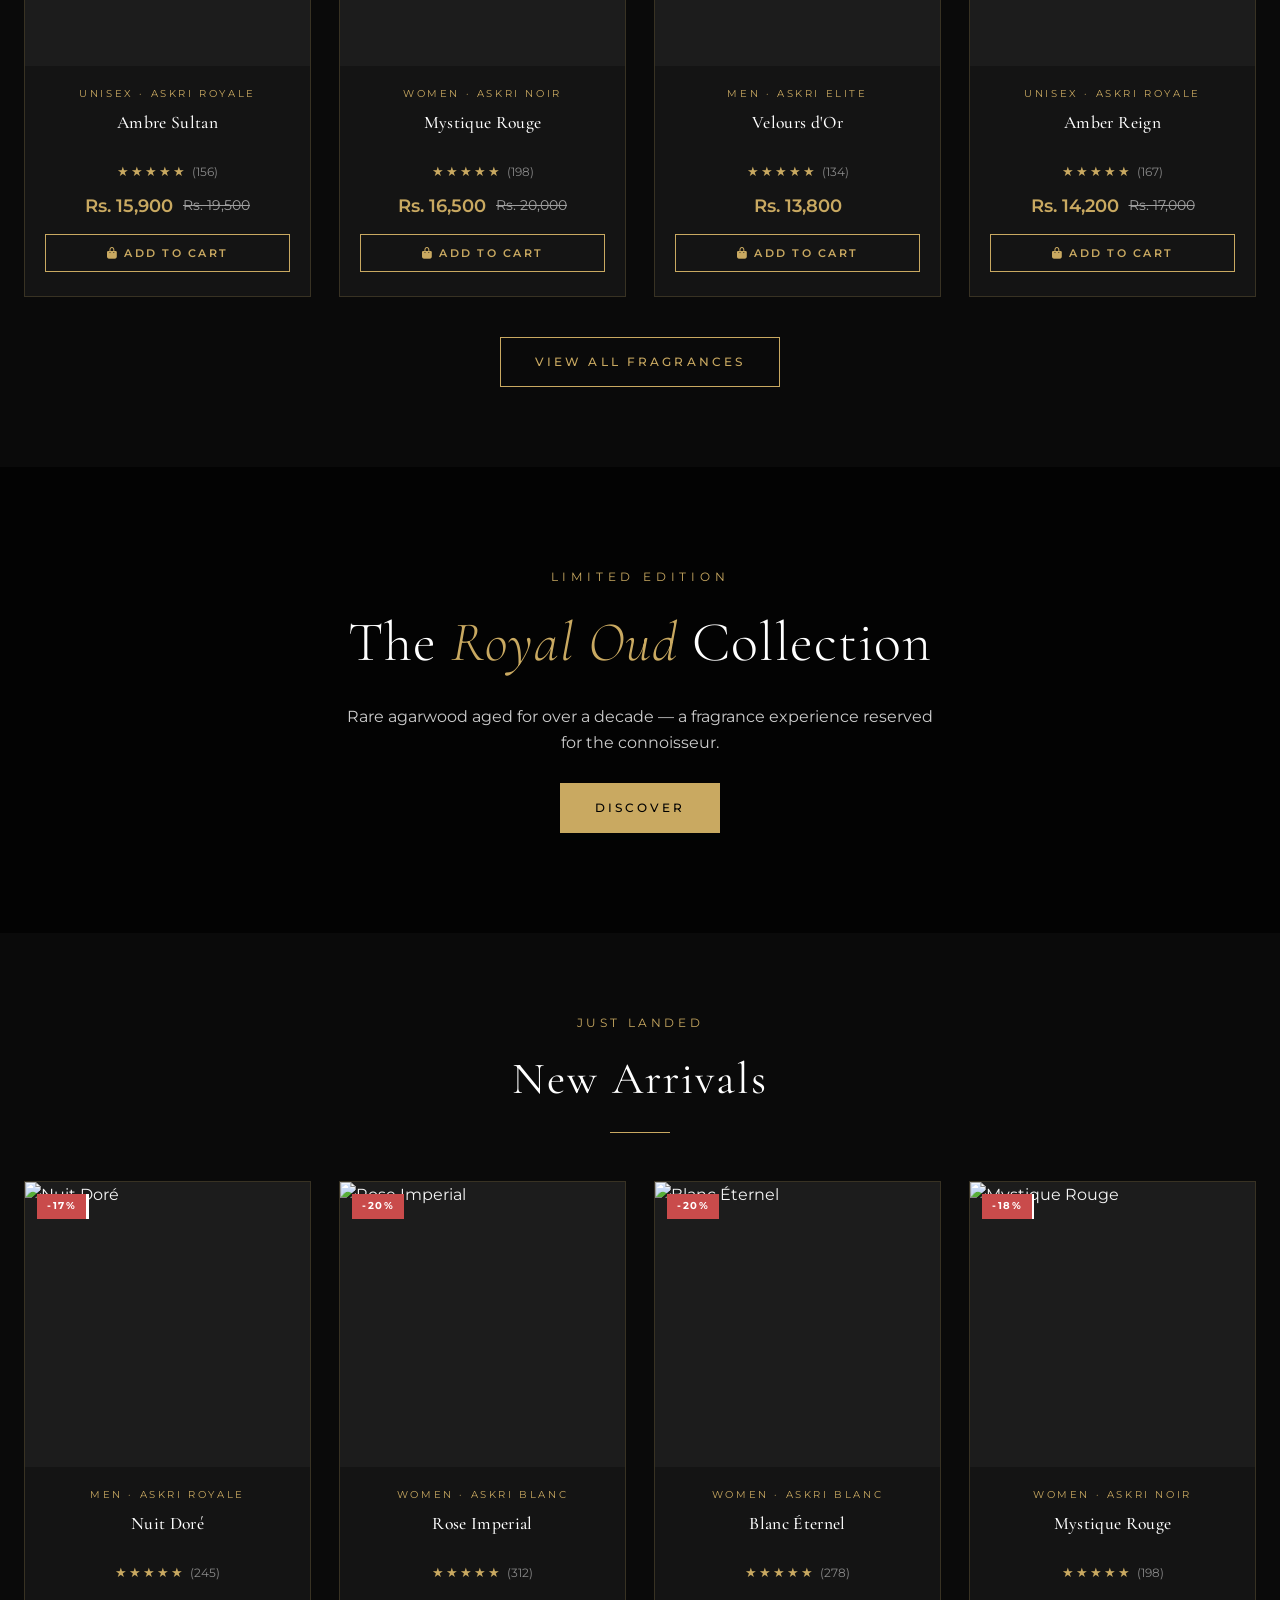
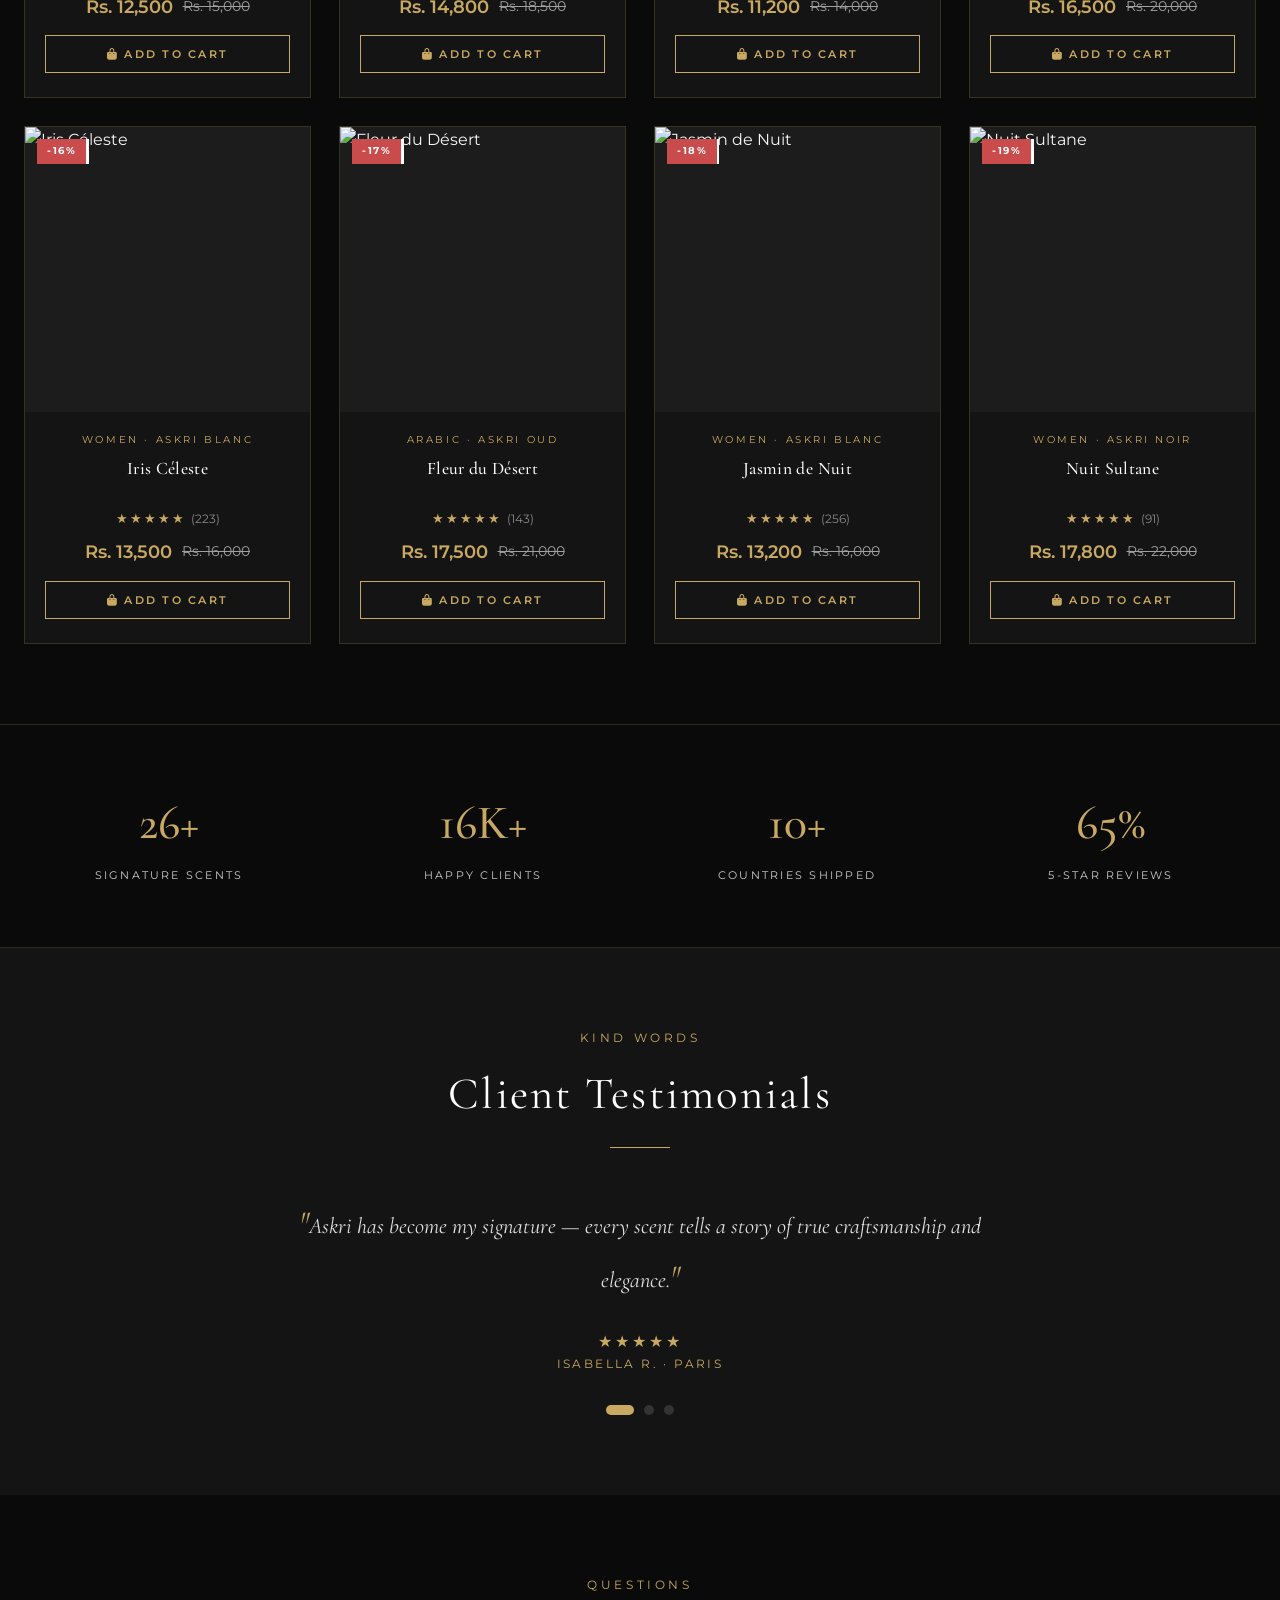
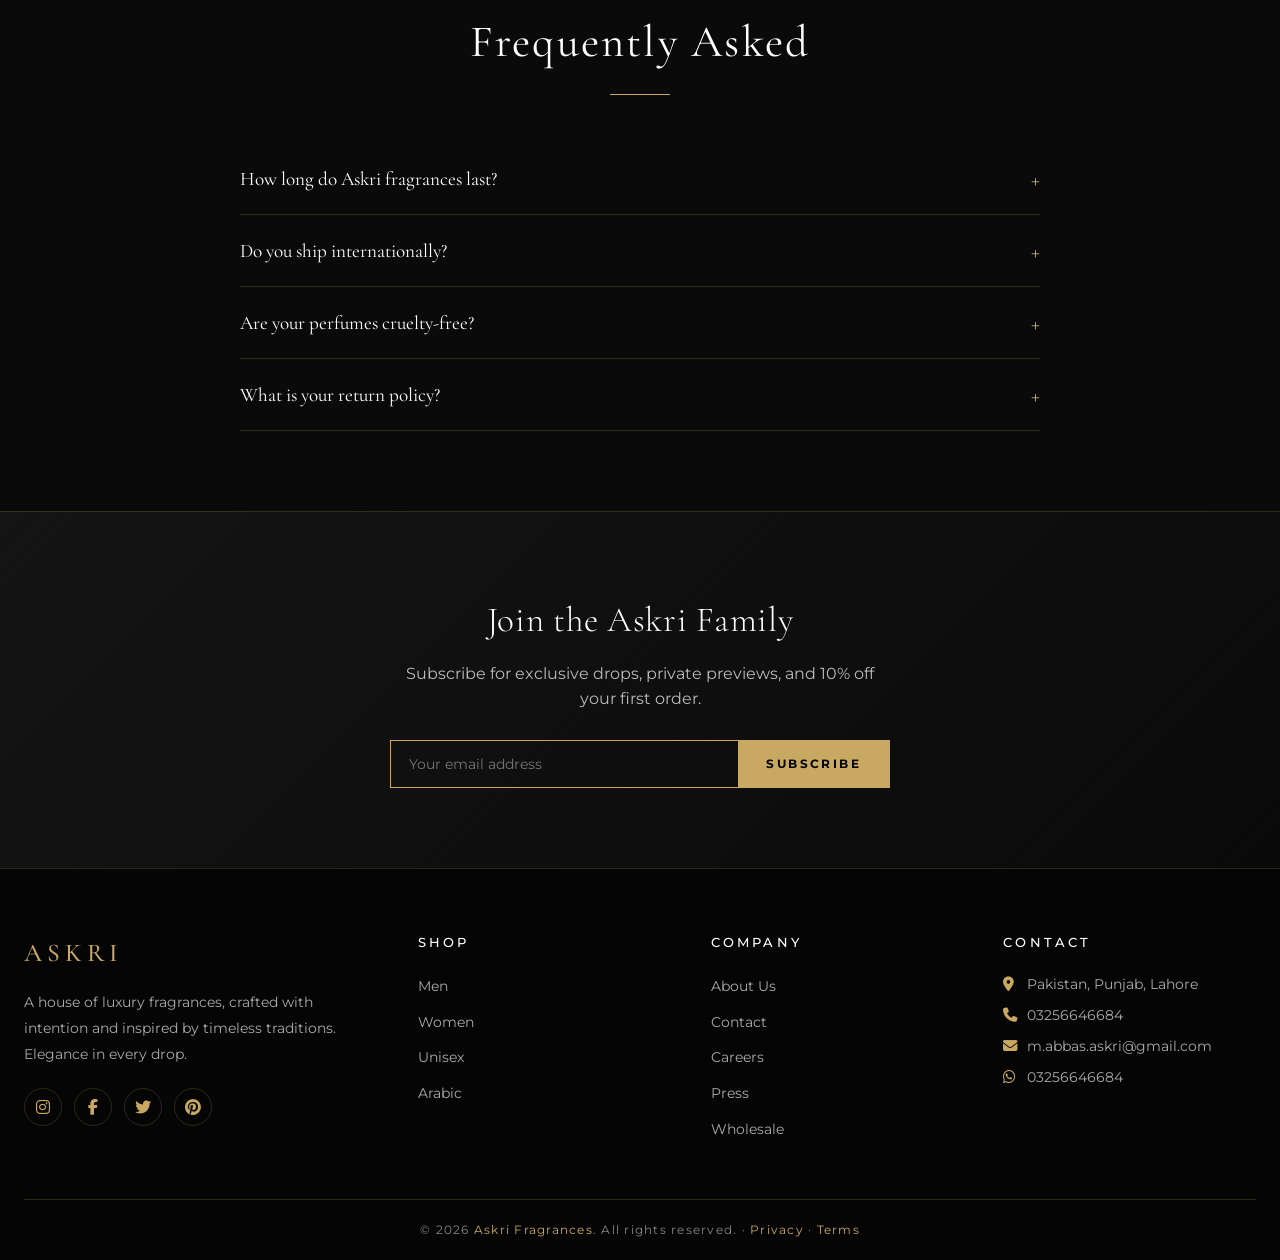
==== commit f3b4e535: "Add files via upload" ====
--- a/index.html
+++ b/index.html
@@ -277,10 +277,10 @@
         </div>
         <div class="footer-col">
           <h4>Contact</h4>
-          <p><i class="fas fa-map-marker-alt"></i> 24 Elysian Ave, Paris</p>
-          <p><i class="fas fa-phone"></i> +1 (800) 555-ASKR</p>
-          <p><i class="fas fa-envelope"></i> hello@askri.com</p>
-          <p><i class="fab fa-whatsapp"></i> +971 50 000 0000</p>
+          <p><i class="fas fa-map-marker-alt"></i> Pakistan, Punjab, Lahore</p>
+          <p><i class="fas fa-phone"></i> 03256646684</p>
+          <p><i class="fas fa-envelope"></i> m.abbas.askri@gmail.com</p>
+          <p><i class="fab fa-whatsapp"></i> 03256646684</p>
         </div>
       </div>
       <div class="footer-bottom">
--- a/css/style.css
+++ b/css/style.css
@@ -217,7 +217,7 @@
 
 /* ---------- Categories ---------- */
 .categories{background:linear-gradient(180deg,#0a0a0a,#141414)}
-.cat-grid{display:grid;grid-template-columns:repeat(6,1fr);gap:20px}
+.cat-grid{display:grid;grid-template-columns:repeat(4,1fr);gap:28px}
 .cat-card{
   text-align:center;padding:32px 16px;border:1px solid var(--border);
   transition:all .4s ease;cursor:pointer;background:rgba(255,255,255,.02);
--- a/css/responsive.css
+++ b/css/responsive.css
@@ -5,7 +5,7 @@
 /* ---------- Large screens ---------- */
 @media (max-width:1200px){
   .products-grid{grid-template-columns:repeat(3,1fr)}
-  .cat-grid{grid-template-columns:repeat(3,1fr)}
+  .cat-grid{grid-template-columns:repeat(4,1fr);gap:24px}
   .coll-grid{grid-template-columns:repeat(2,1fr)}
 }
 
@@ -24,7 +24,7 @@
   .products-grid{grid-template-columns:repeat(3,1fr)}
   .coll-grid{grid-template-columns:1fr;gap:16px}
   .coll-card{height:280px}
-  .cat-grid{grid-template-columns:repeat(3,1fr)}
+  .cat-grid{grid-template-columns:repeat(2,1fr);gap:20px}
   .footer-grid{grid-template-columns:1fr 1fr;gap:32px}
   .counter-grid{grid-template-columns:repeat(2,1fr);gap:32px}
   .about-story,.contact-wrap,.product-detail{grid-template-columns:1fr;gap:32px}
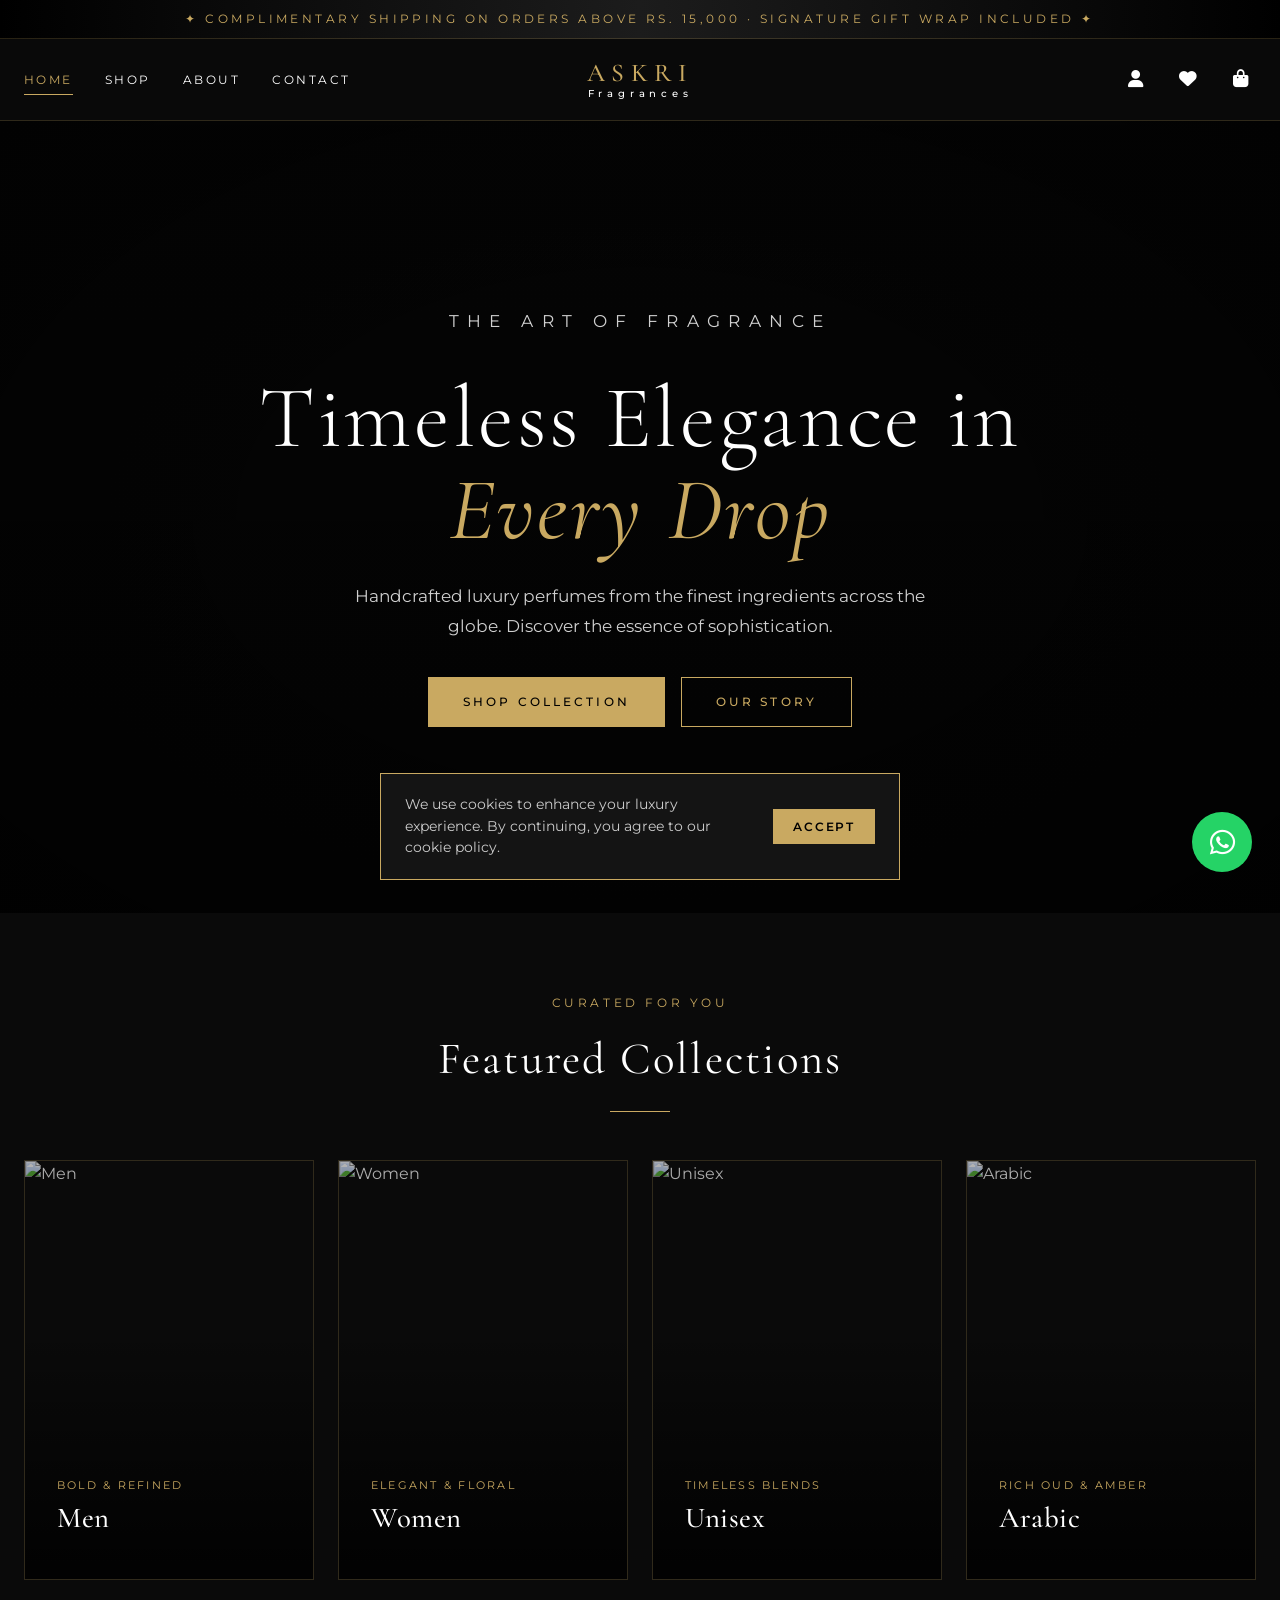
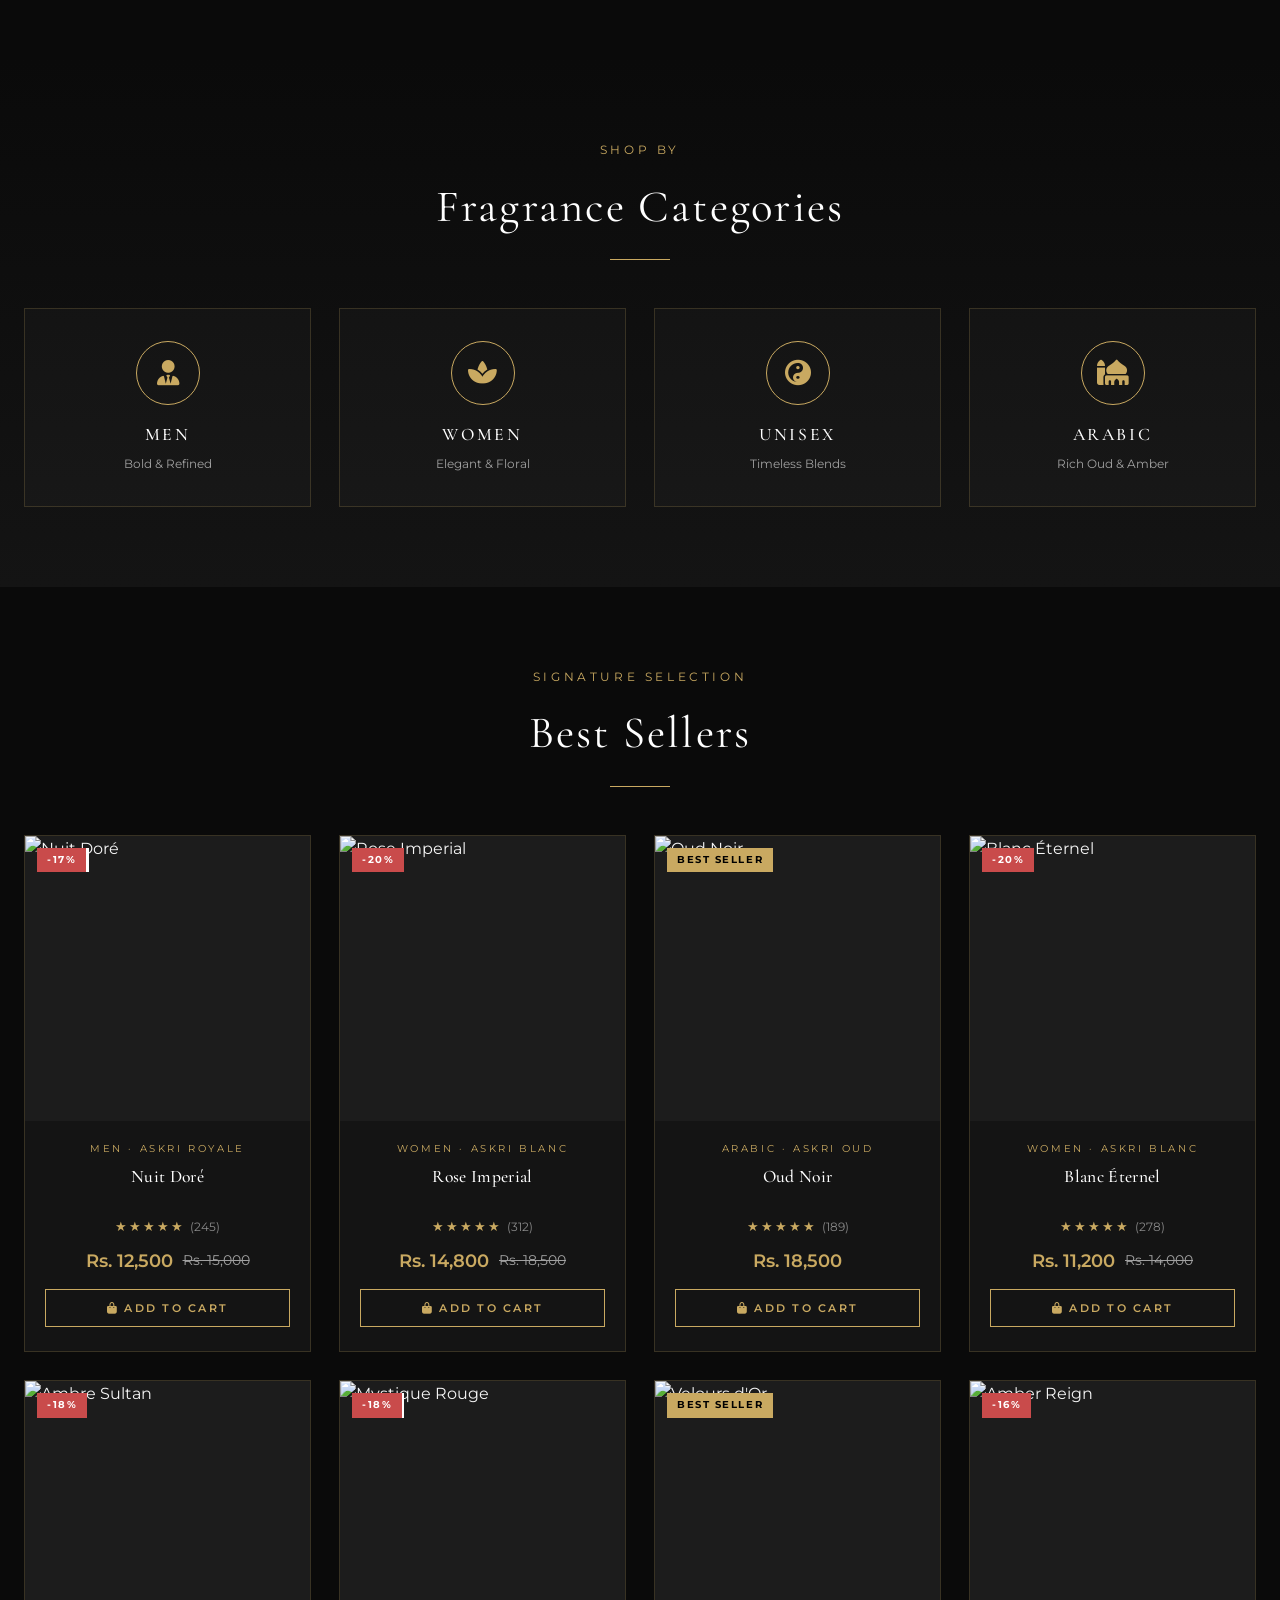
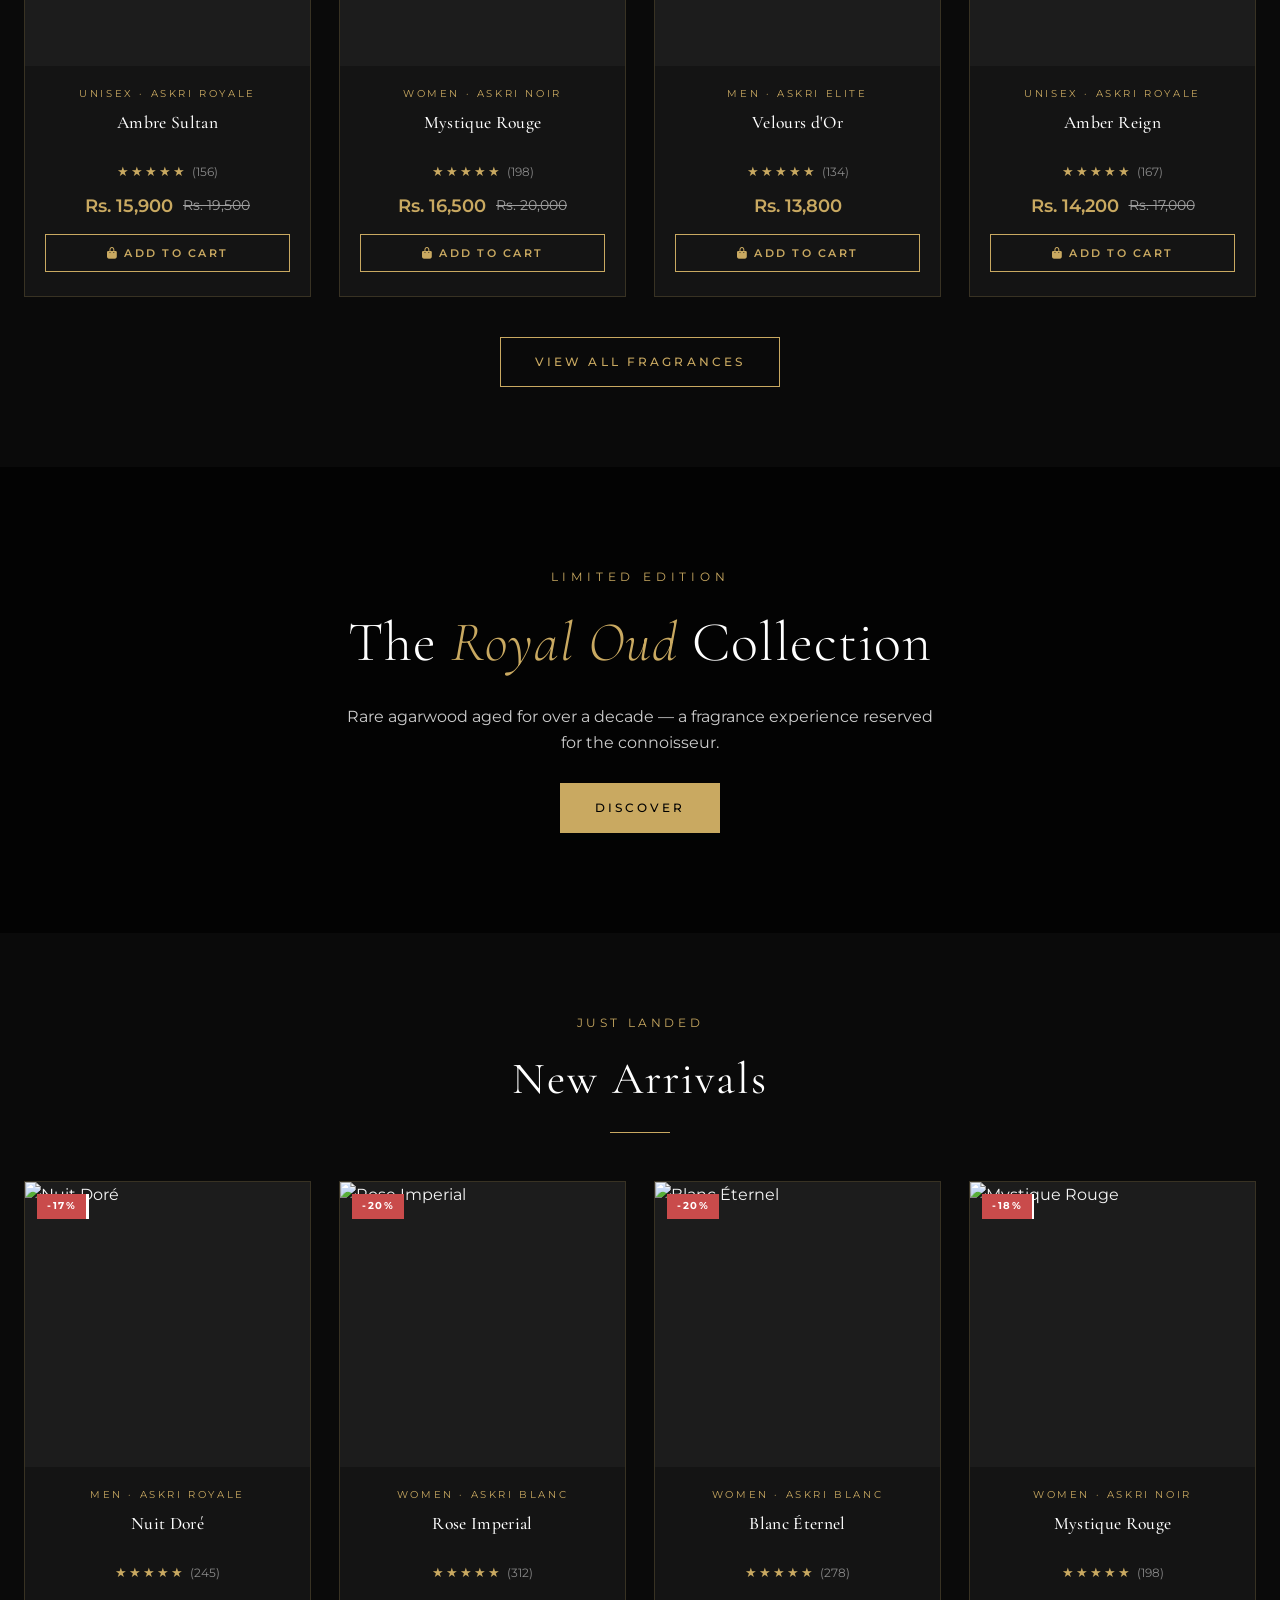
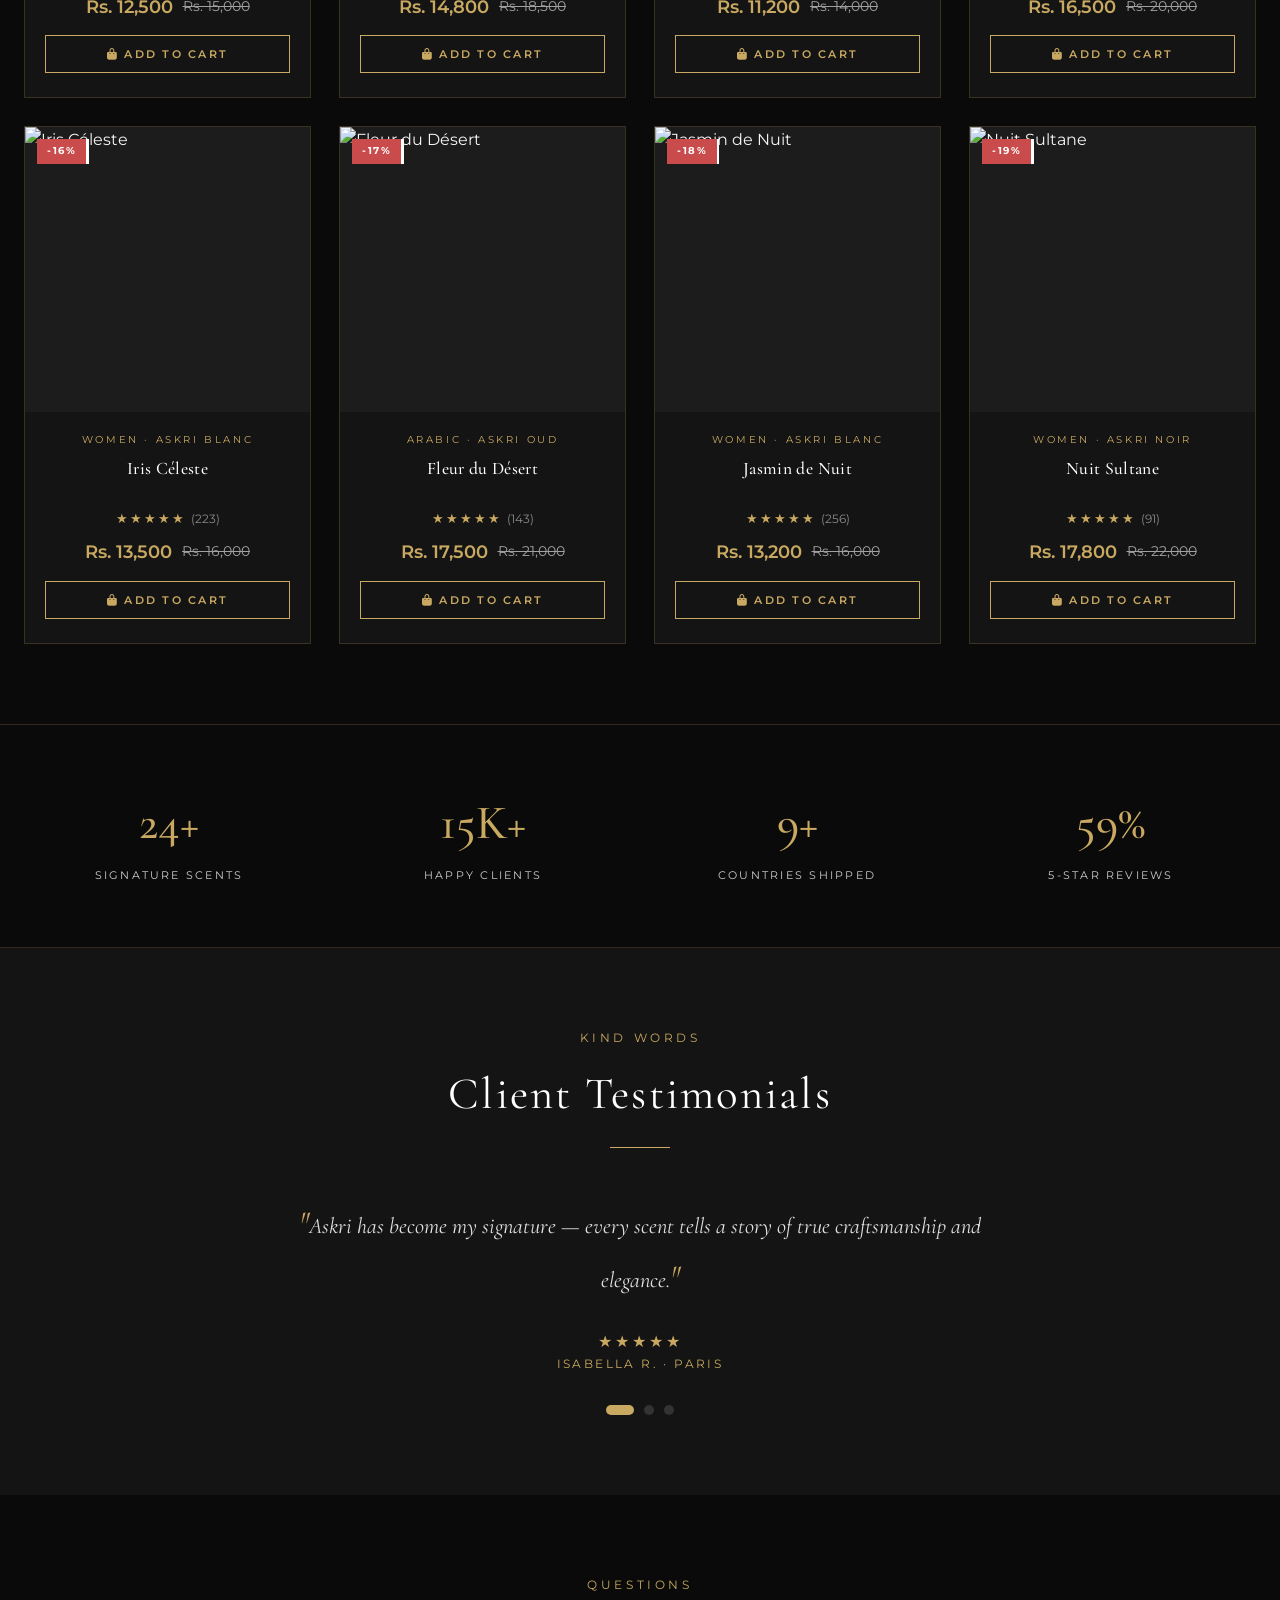
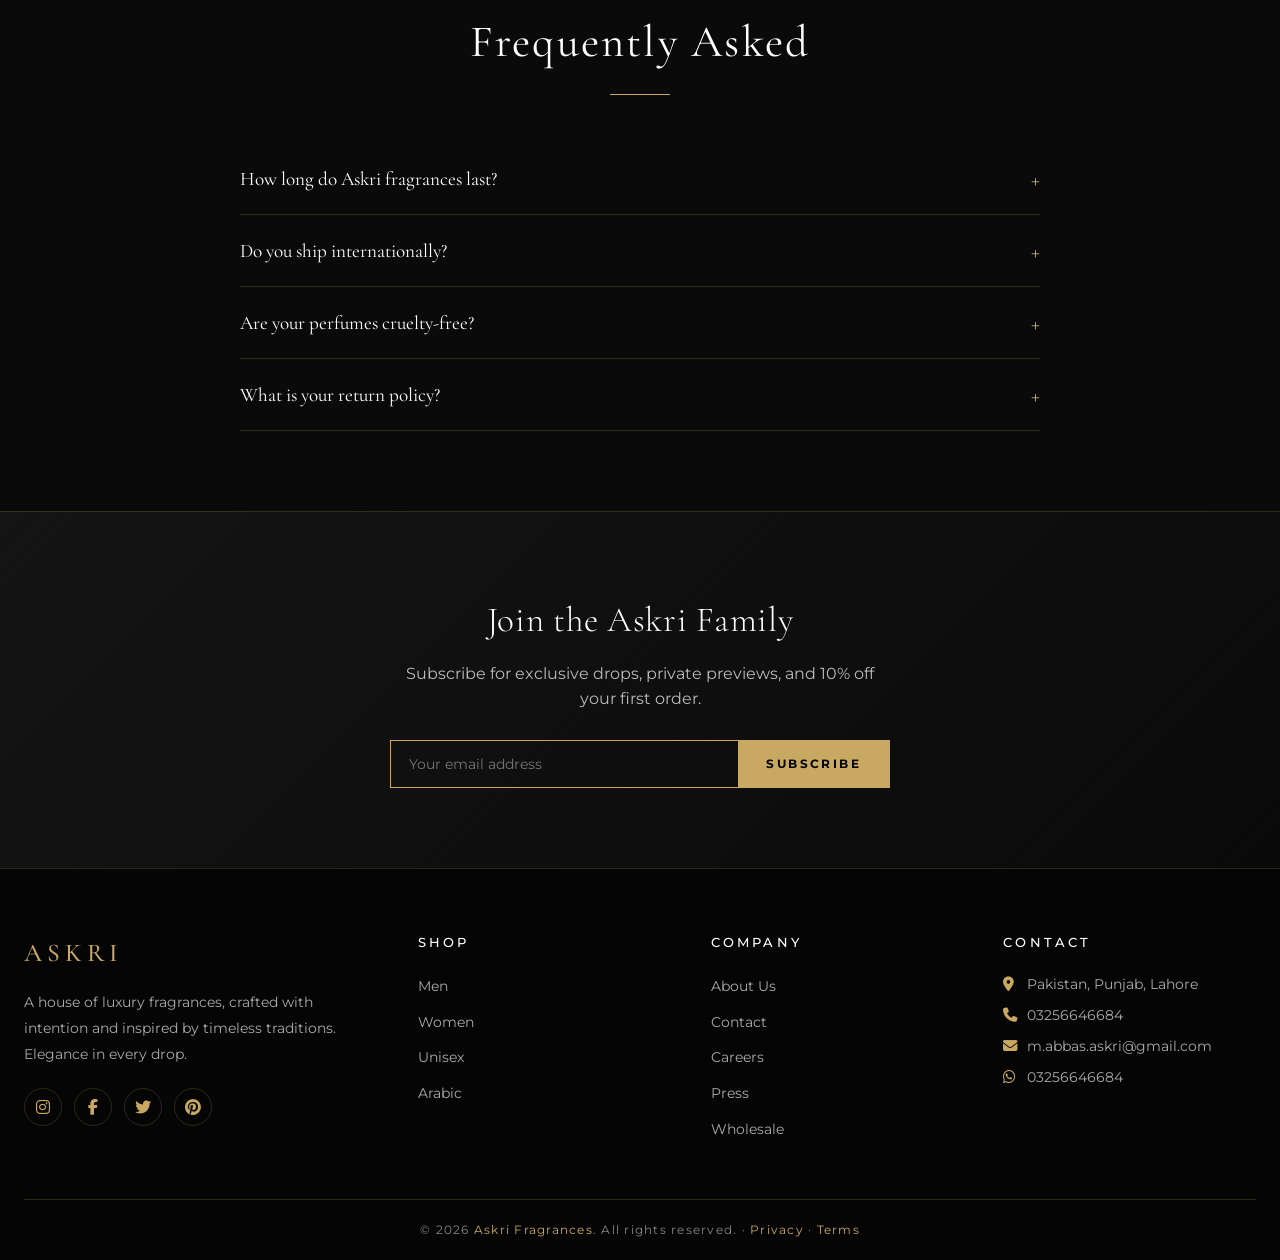
==== commit 15aef067: "Add files via upload" ====
--- a/index.html
+++ b/index.html
@@ -291,6 +291,8 @@
 
   <!-- Scroll to top -->
   <button class="scroll-top" aria-label="Scroll to top"><i class="fas fa-chevron-up"></i></button>
+  <!-- WhatsApp Float -->
+  <a href="https://wa.me/923226806286?text=I%20want%20to%20order%20this%20product." target="_blank" rel="noopener" class="wa-float" aria-label="Chat on WhatsApp"><i class="fab fa-whatsapp"></i></a>
 
   <!-- Cookie banner -->
   <div class="cookie-banner">
--- a/css/style.css
+++ b/css/style.css
@@ -706,3 +706,24 @@
   cursor:pointer;transition:all .25s ease;
 }
 .guest-btn:hover{border-color:var(--gold);color:var(--gold)}
+
+/* ---------- WhatsApp Floating Button ---------- */
+.wa-float{
+  position:fixed;bottom:28px;right:28px;z-index:999;
+  width:60px;height:60px;border-radius:50%;
+  background:#25d366;display:flex;align-items:center;justify-content:center;
+  box-shadow:0 0 0 0 rgba(37,211,102,.5);
+  animation:wa-glow 2s infinite;
+  transition:transform .3s ease;
+}
+.wa-float:hover{transform:scale(1.1)}
+.wa-float i{color:#fff;font-size:1.8rem}
+@keyframes wa-glow{
+  0%{box-shadow:0 0 0 0 rgba(37,211,102,.5)}
+  70%{box-shadow:0 0 0 18px rgba(37,211,102,0)}
+  100%{box-shadow:0 0 0 0 rgba(37,211,102,0)}
+}
+@media(max-width:768px){
+  .wa-float{bottom:20px;right:20px;width:52px;height:52px}
+  .wa-float i{font-size:1.5rem}
+}
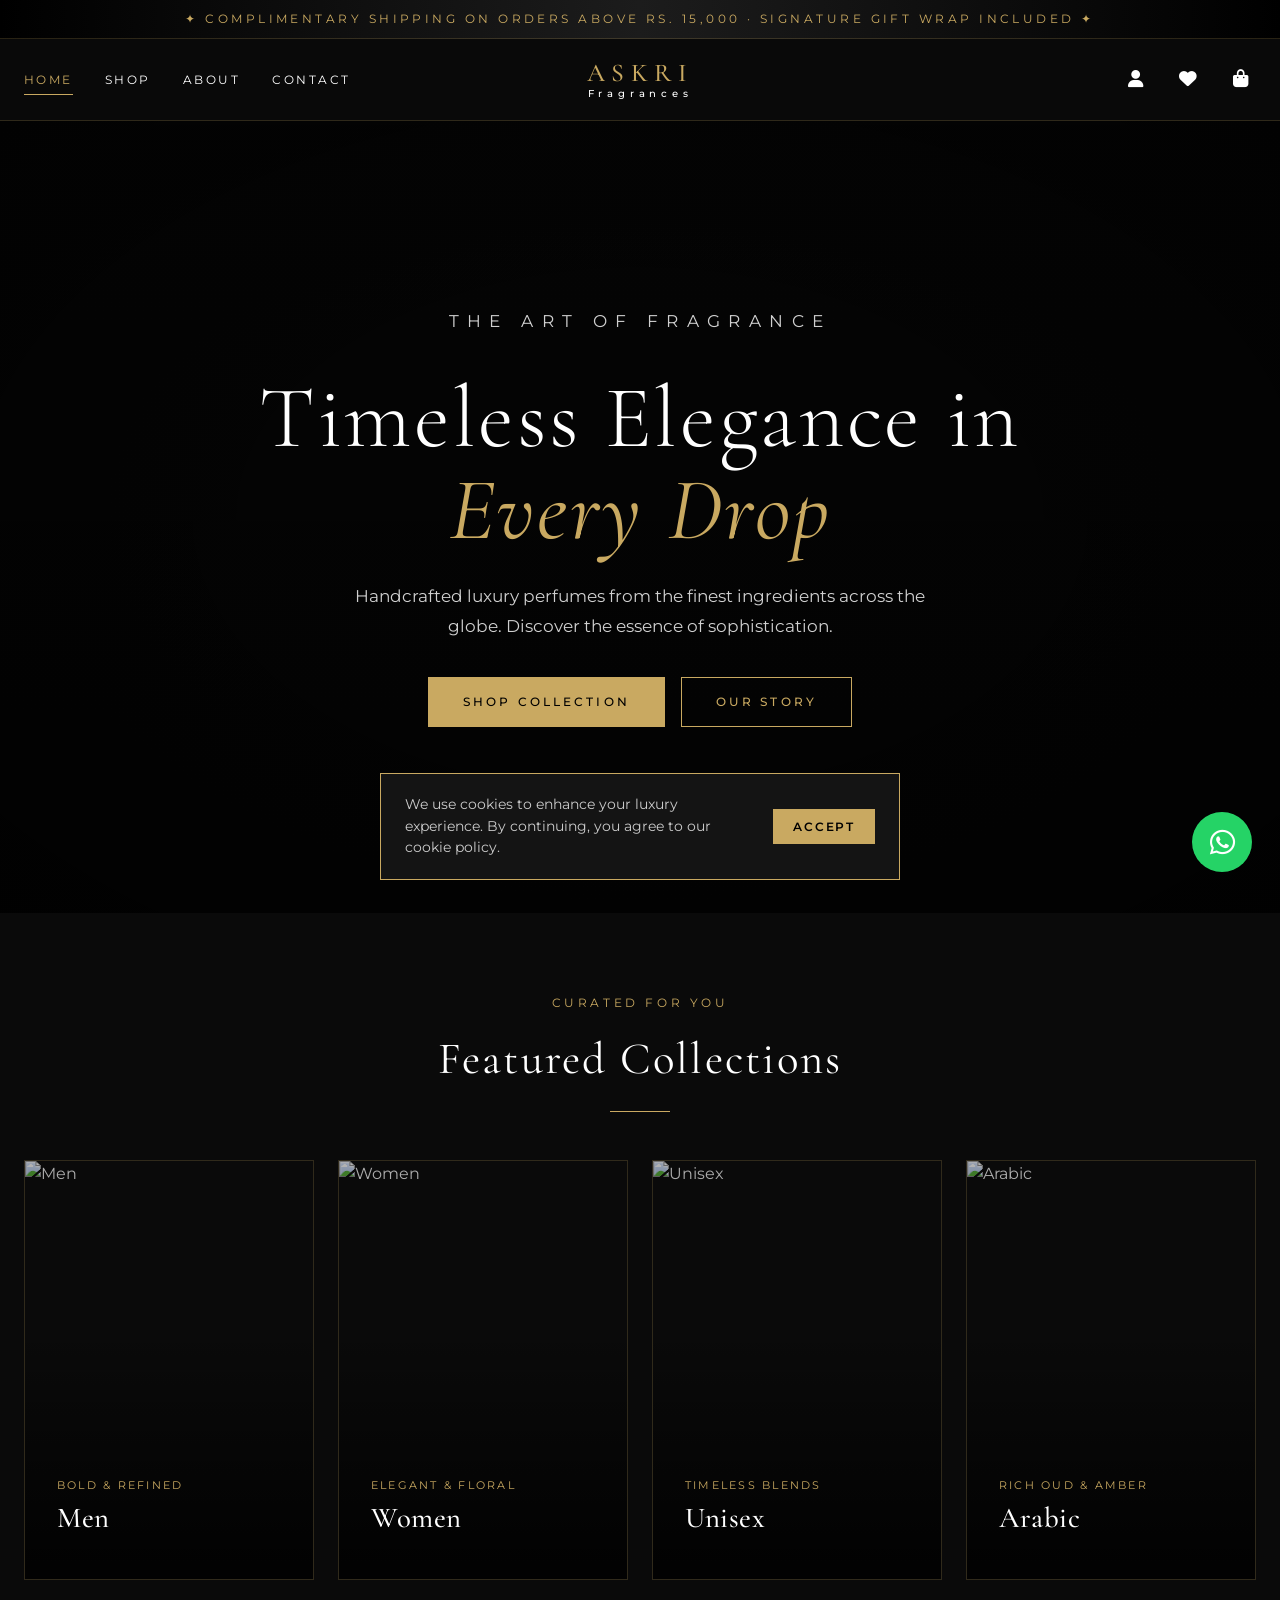
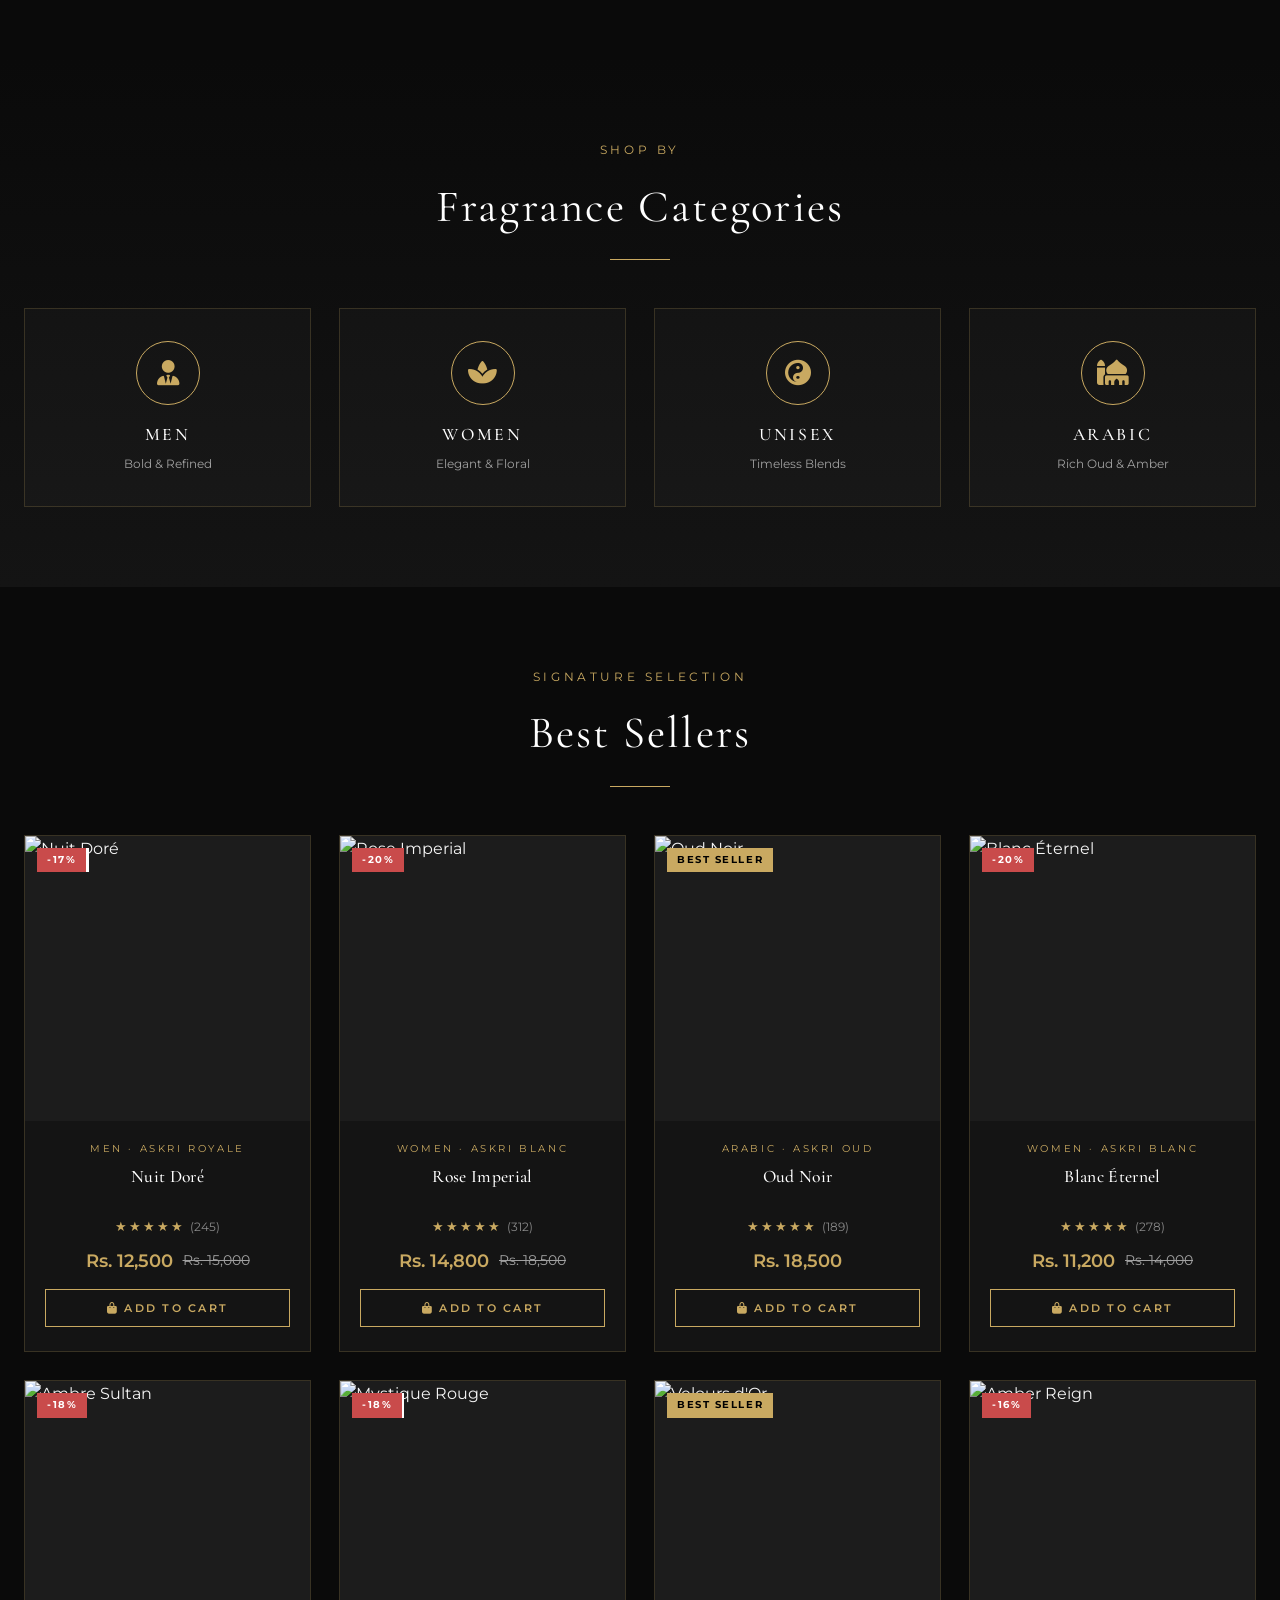
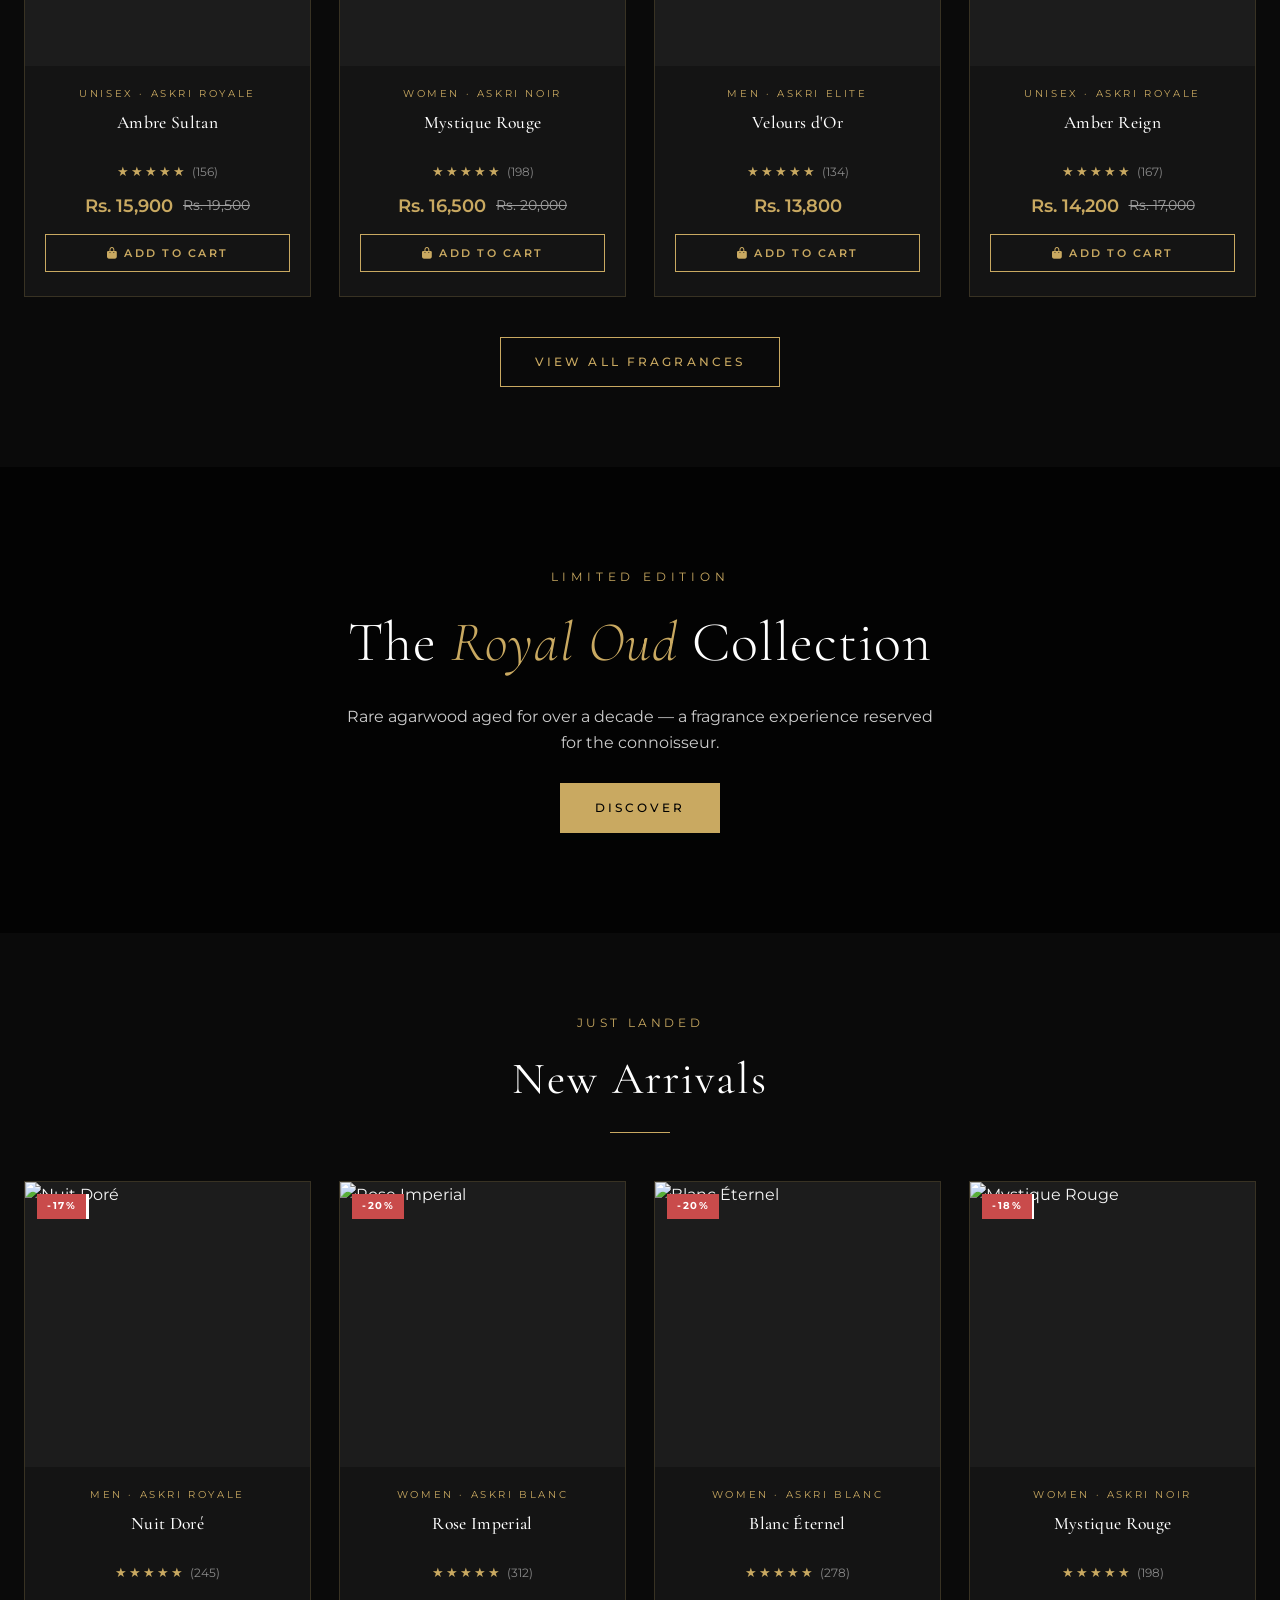
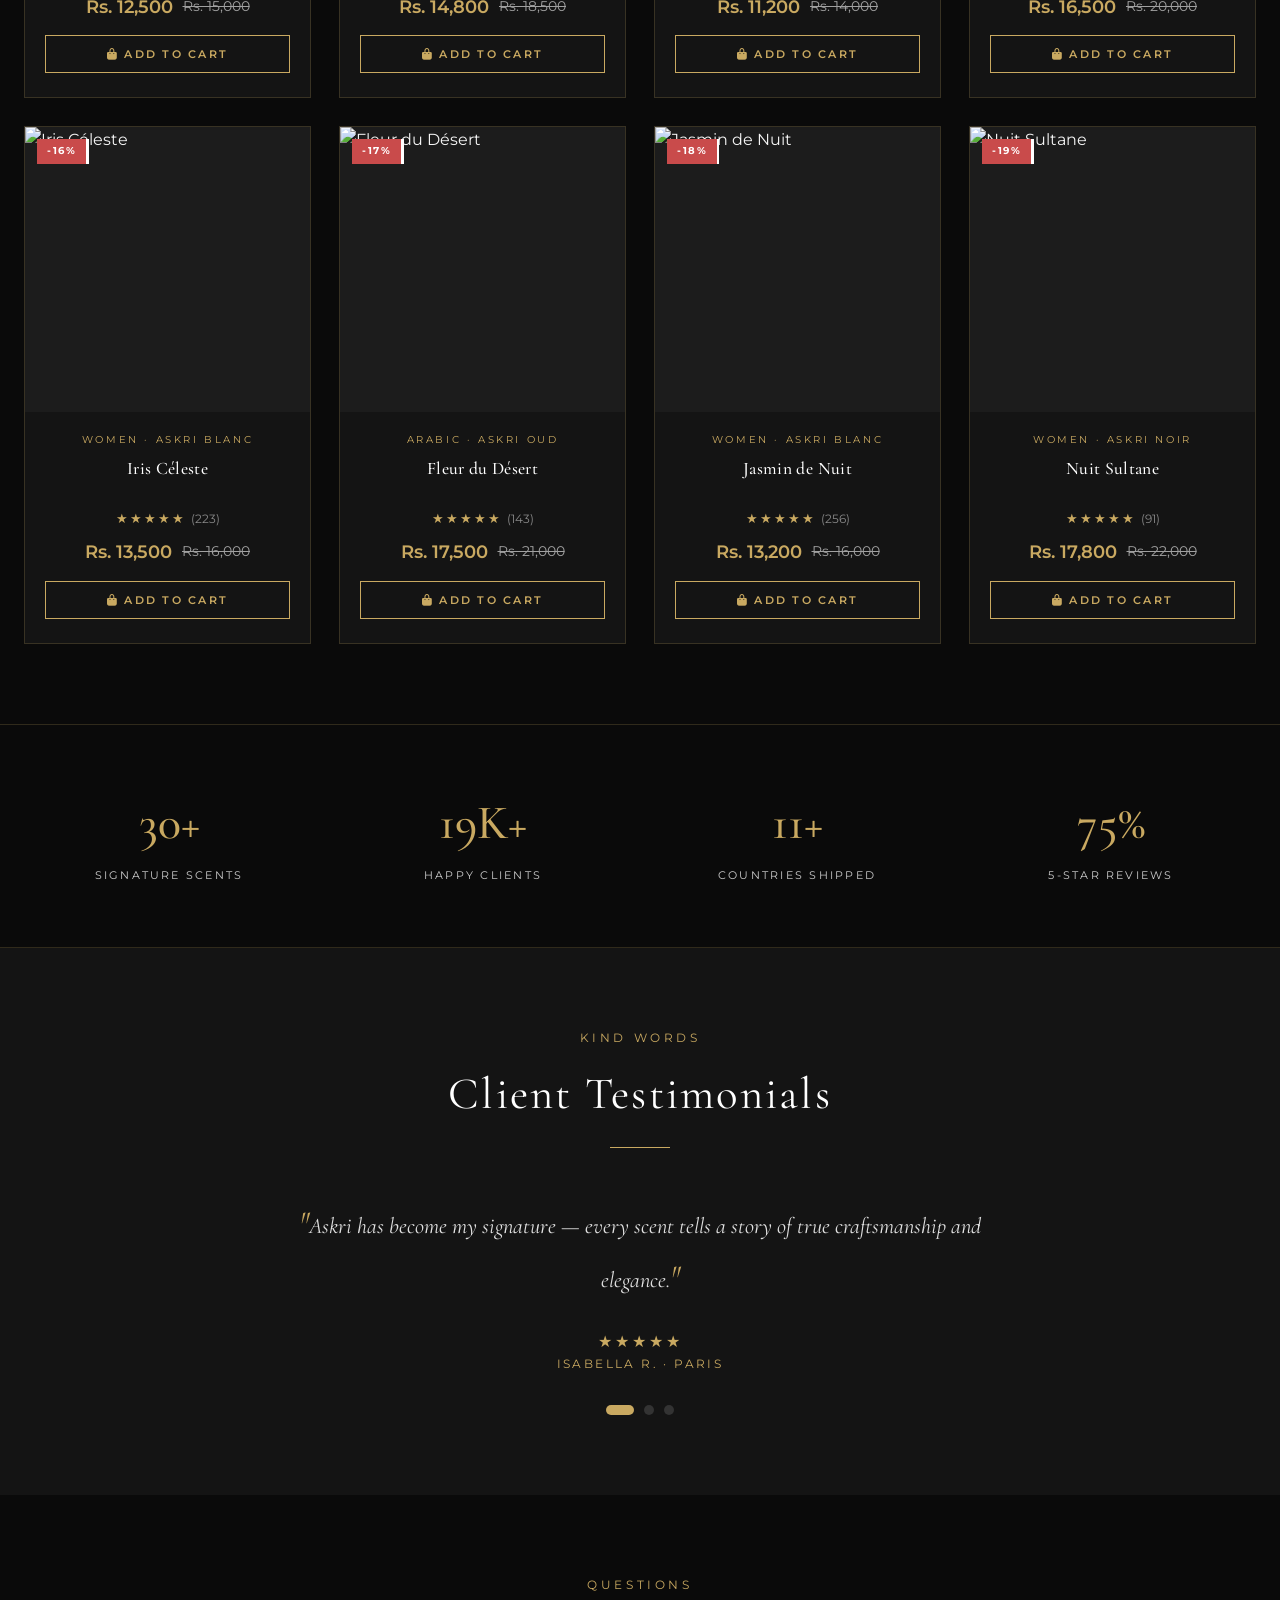
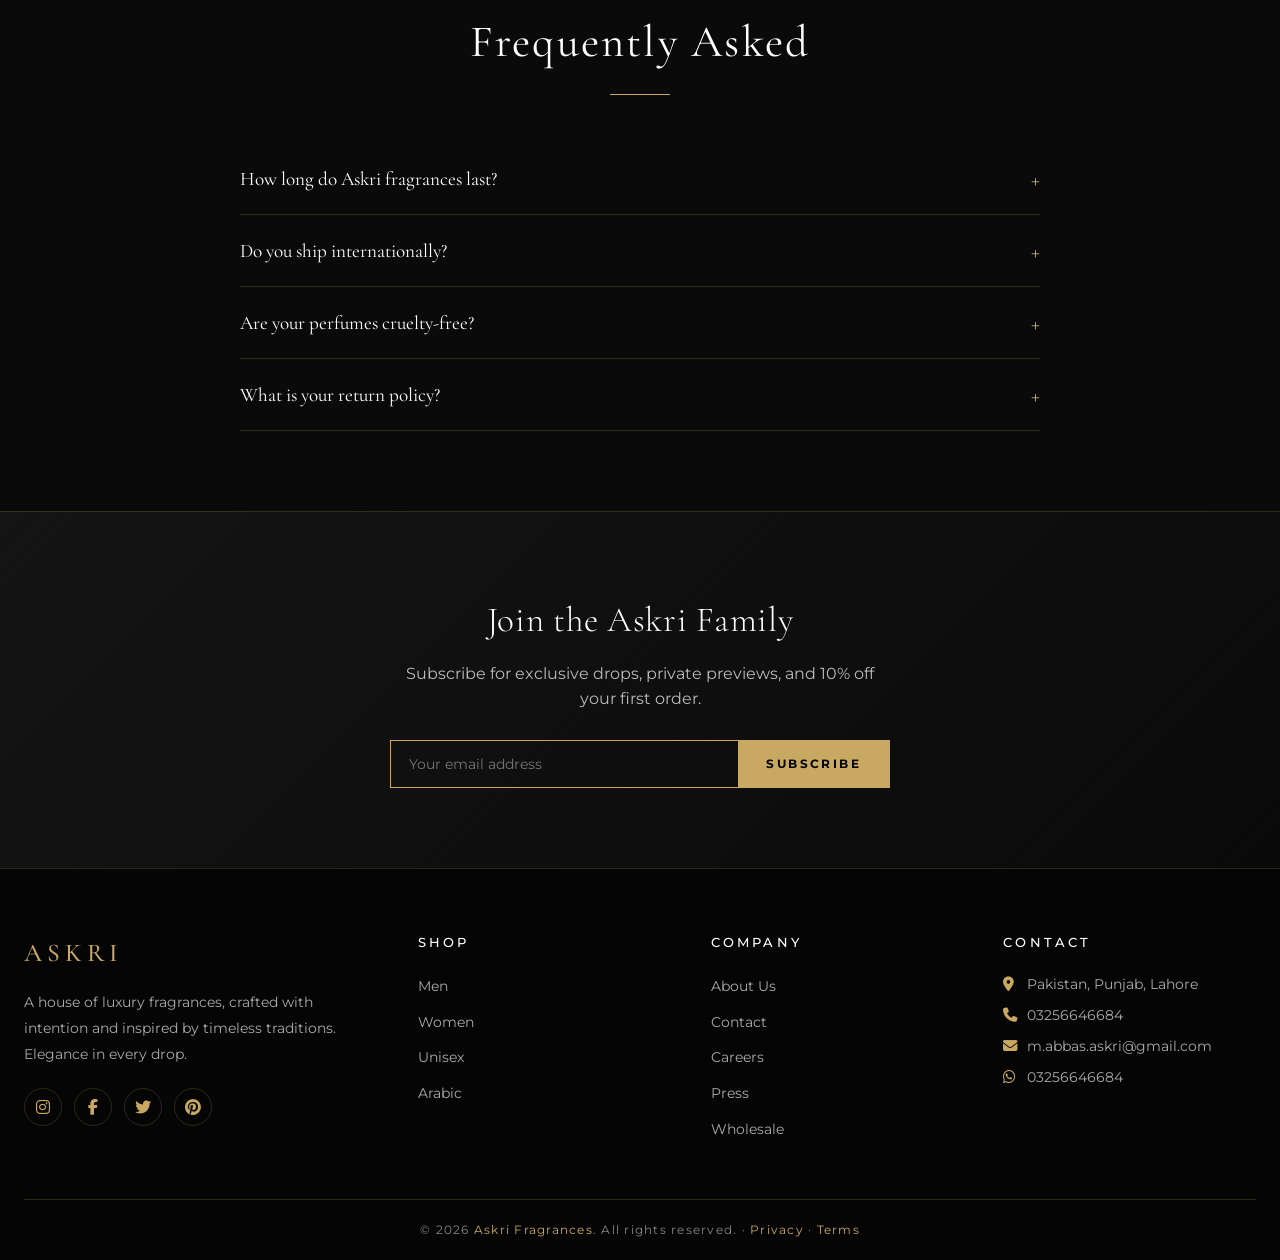
==== commit a38878ef: "Add files via upload" ====
--- a/index.html
+++ b/index.html
@@ -292,7 +292,7 @@
   <!-- Scroll to top -->
   <button class="scroll-top" aria-label="Scroll to top"><i class="fas fa-chevron-up"></i></button>
   <!-- WhatsApp Float -->
-  <a href="https://wa.me/923226806286?text=I%20want%20to%20order%20this%20product." target="_blank" rel="noopener" class="wa-float" aria-label="Chat on WhatsApp"><i class="fab fa-whatsapp"></i></a>
+  <a href="https://wa.me/923256646684?text=I%20want%20to%20order%20this%20product." target="_blank" rel="noopener" class="wa-float" aria-label="Chat on WhatsApp"><i class="fab fa-whatsapp"></i></a>
 
   <!-- Cookie banner -->
   <div class="cookie-banner">
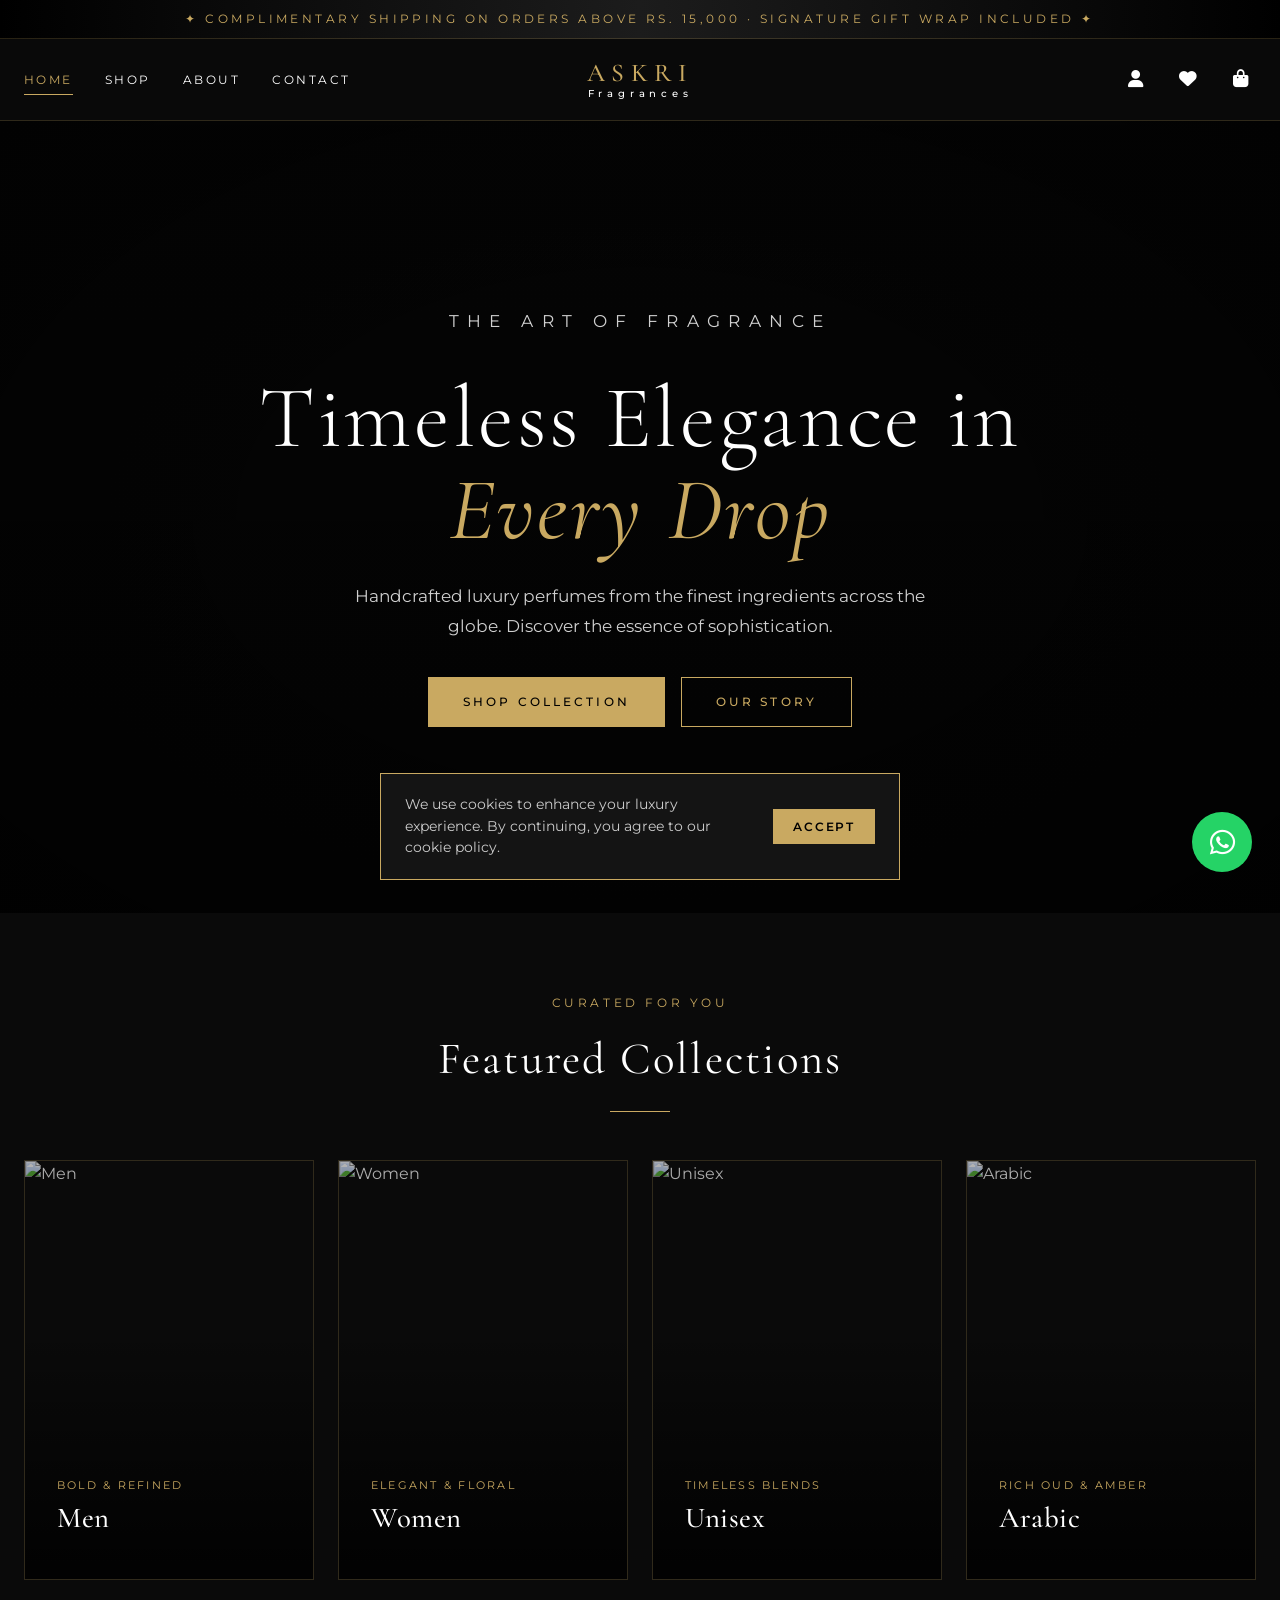
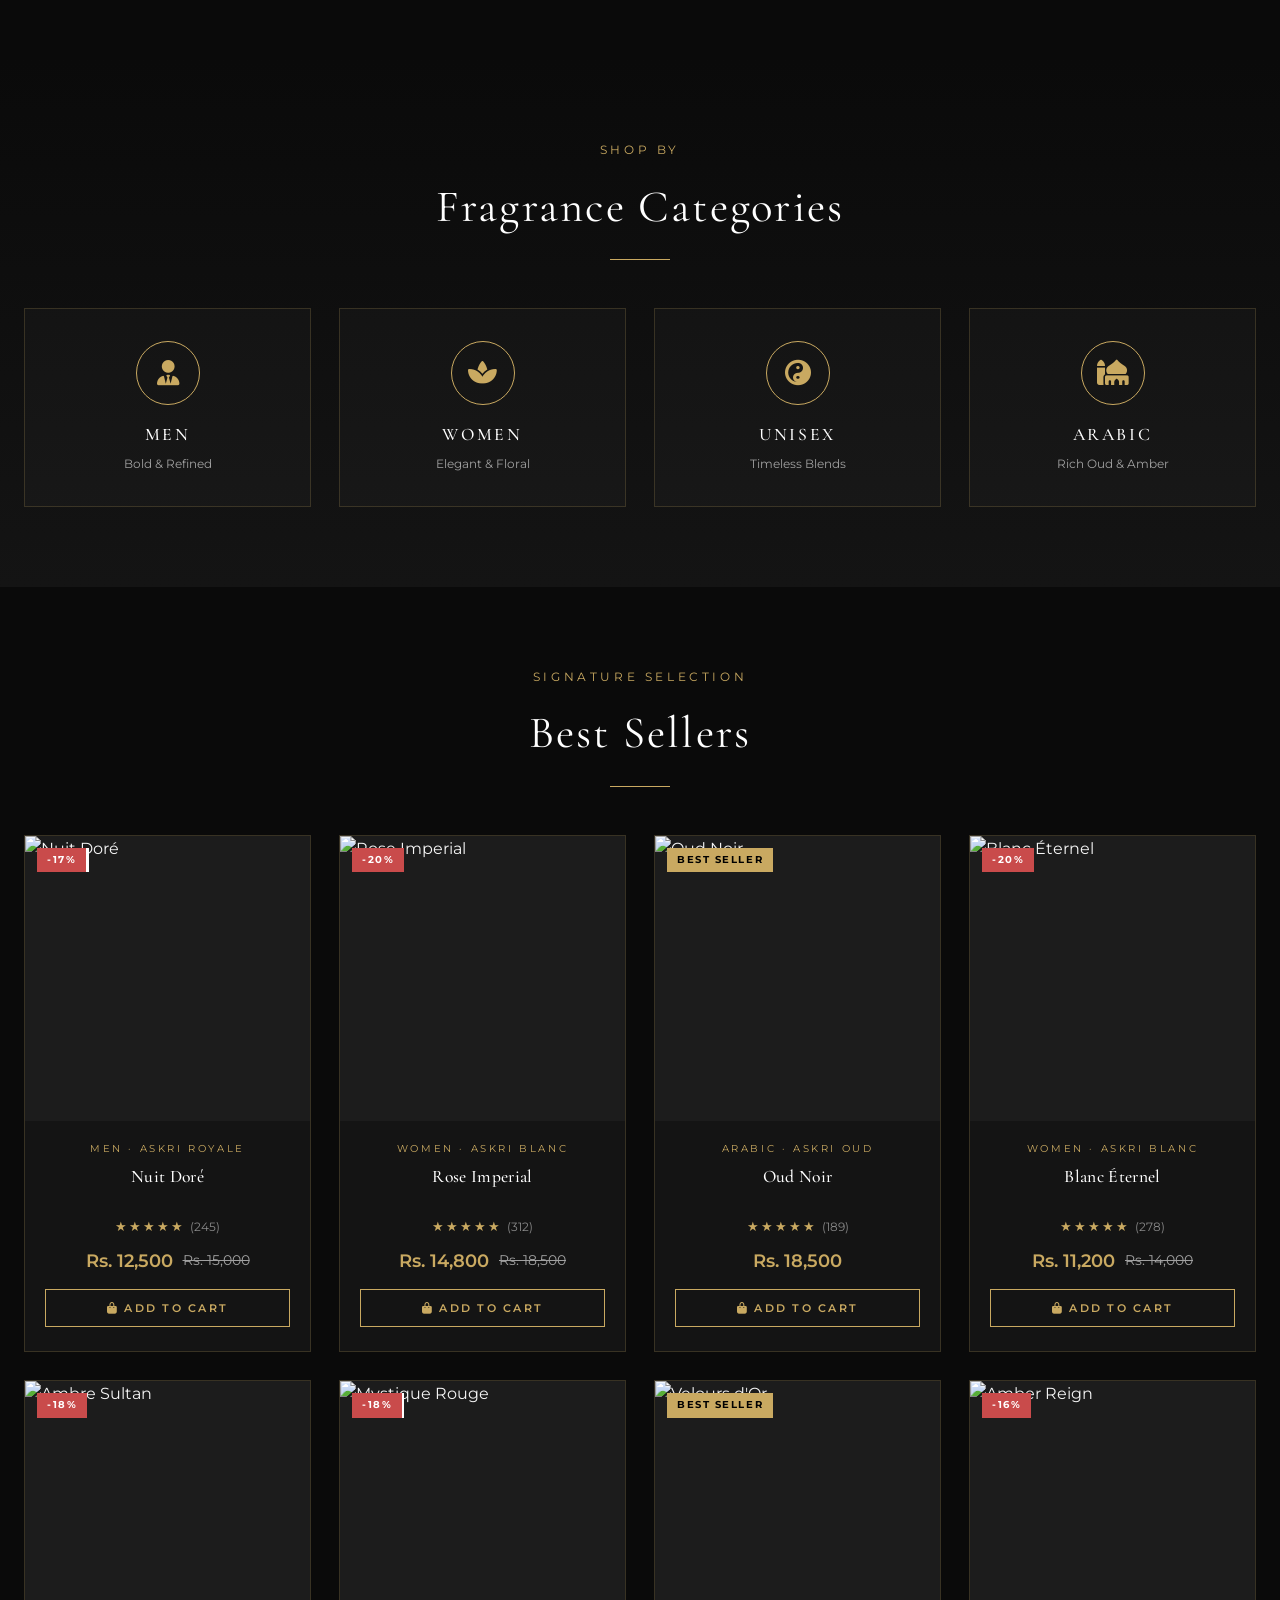
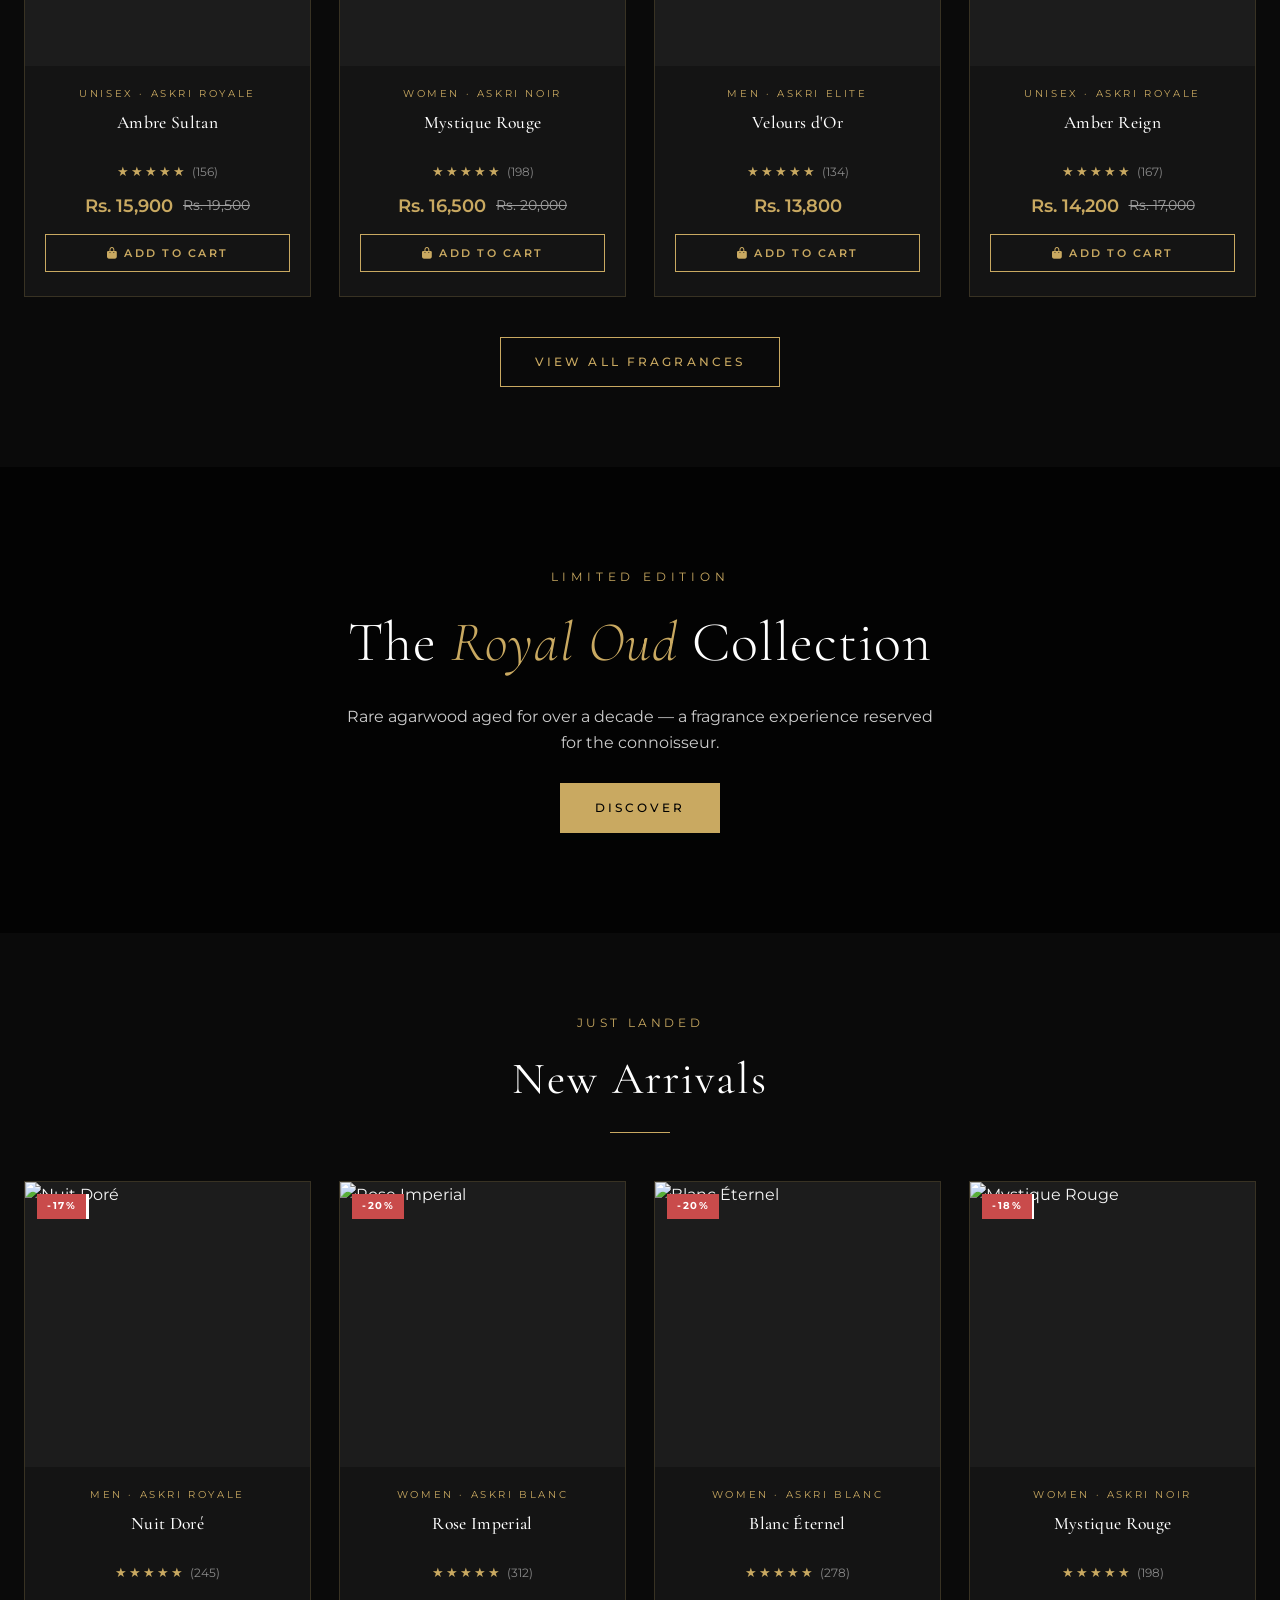
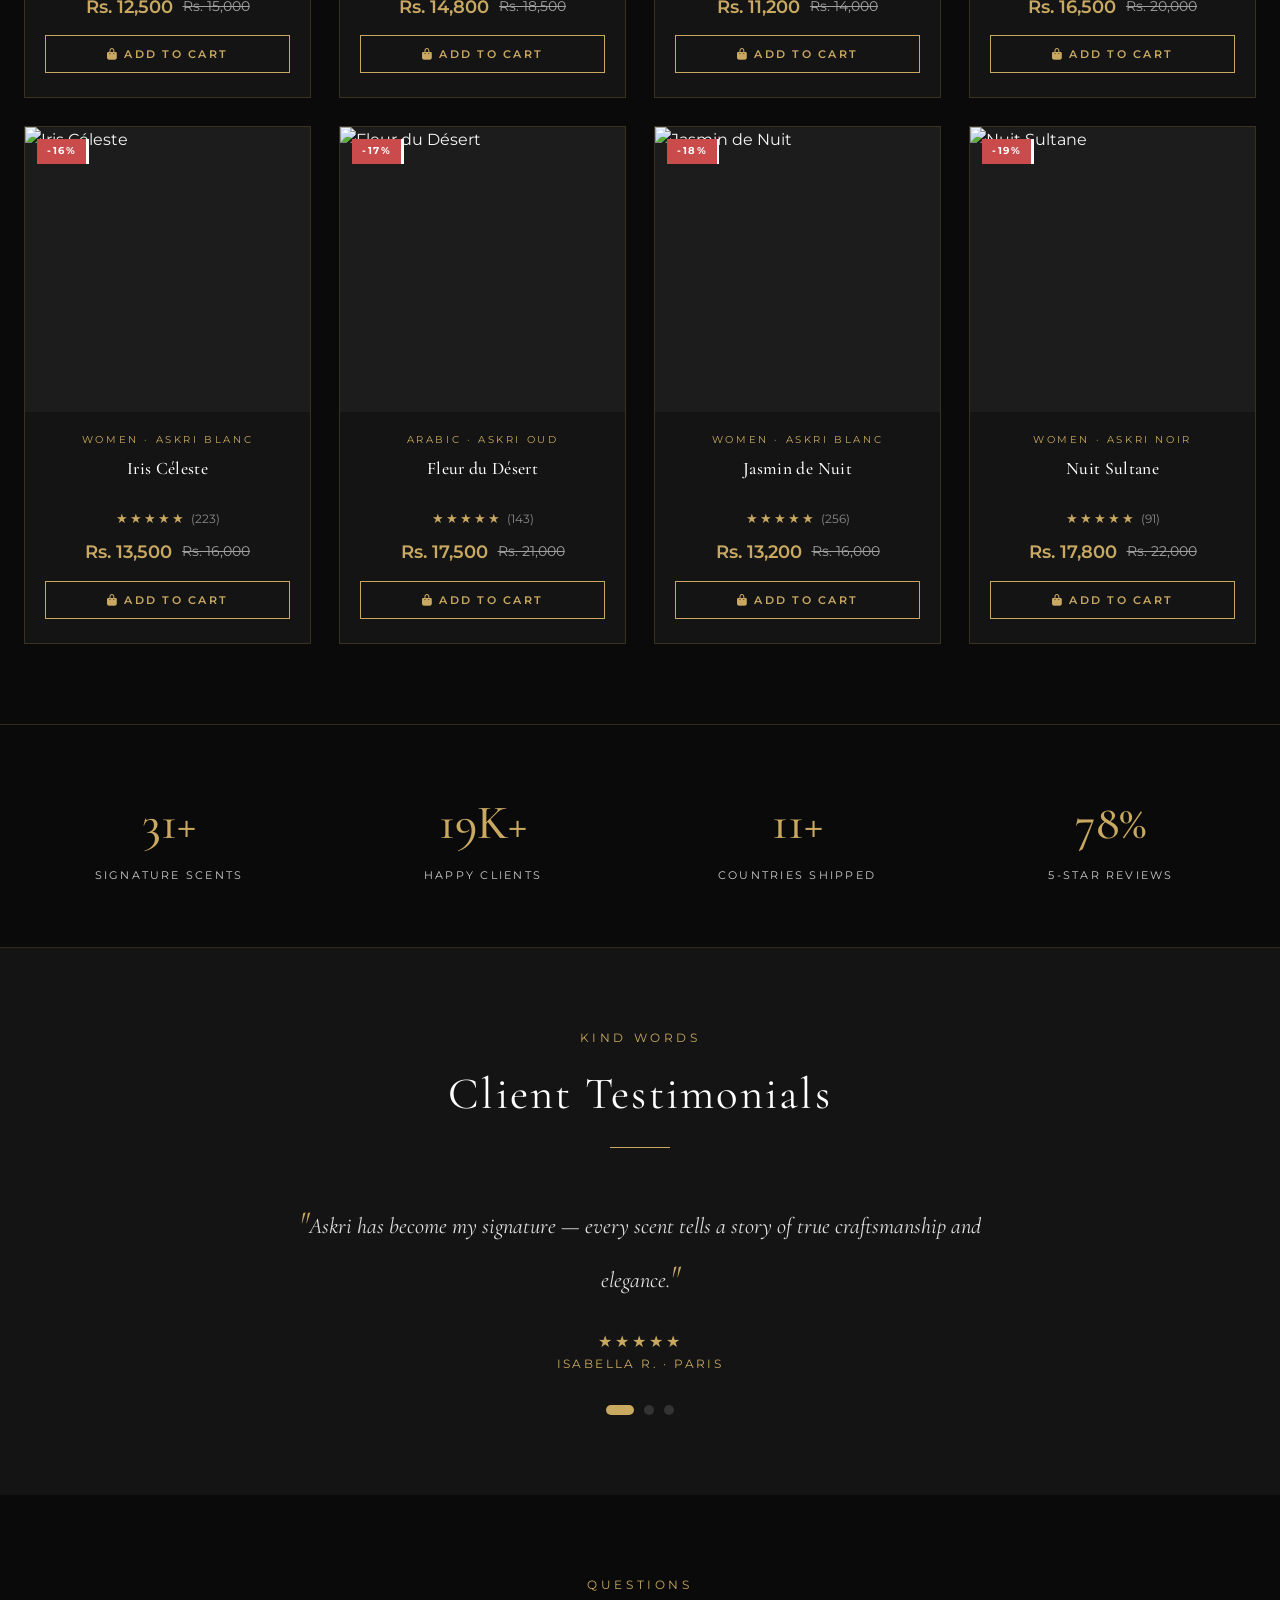
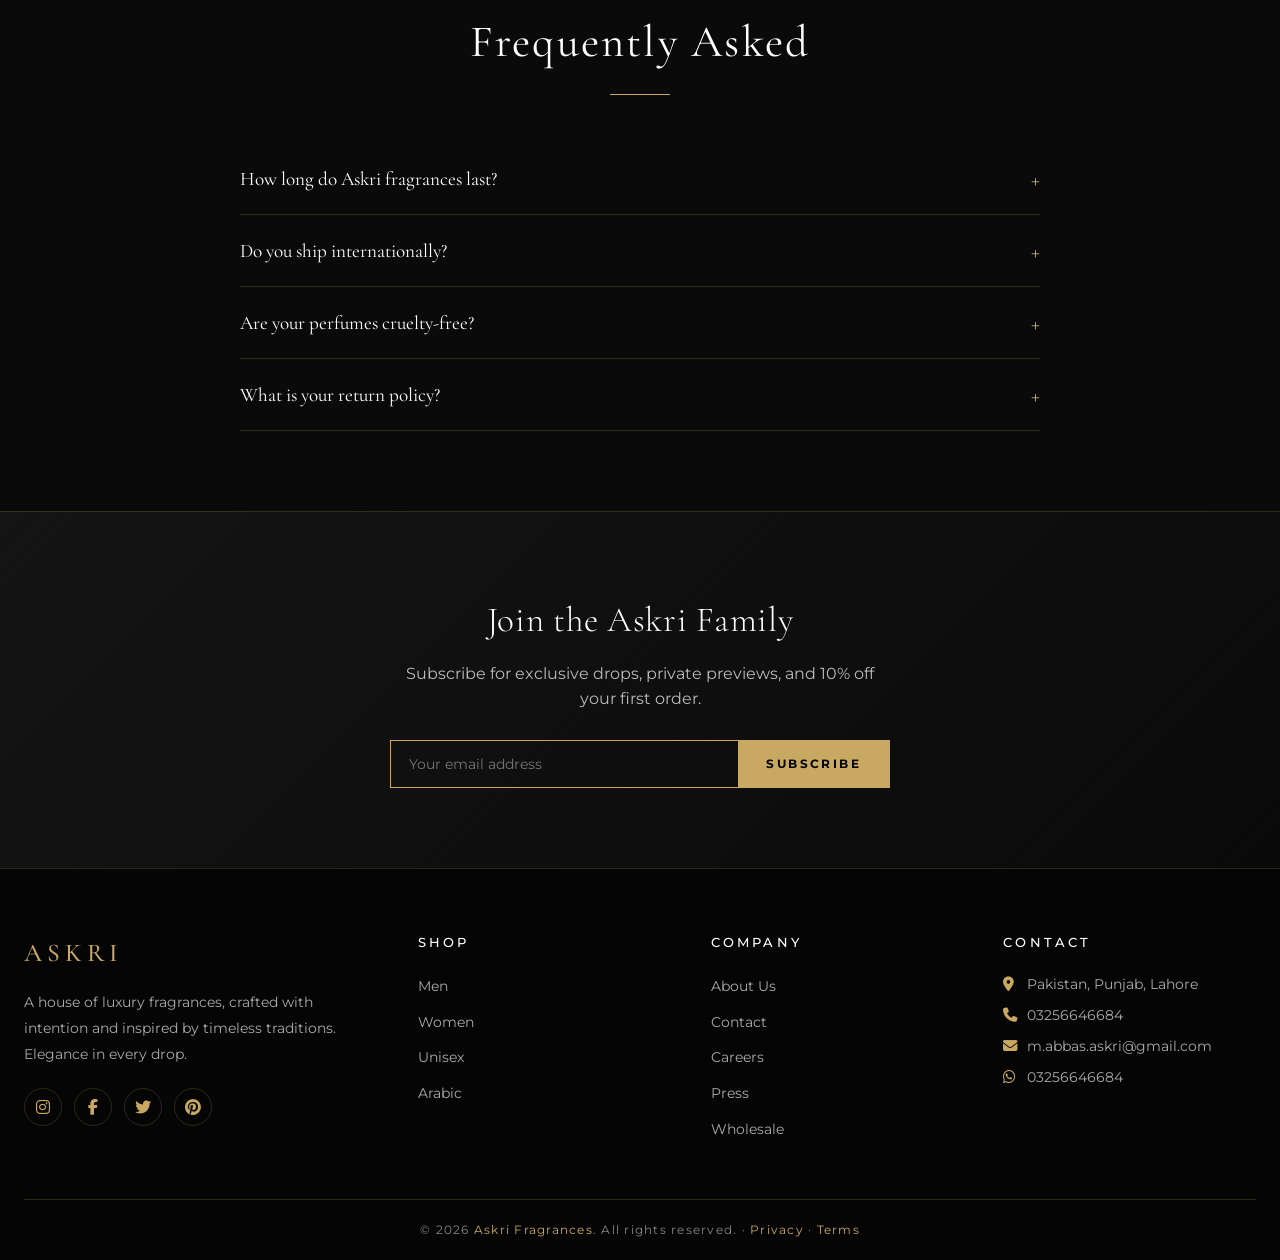
==== commit 4aee56f4: "Add files via upload" ====
--- a/index.html
+++ b/index.html
@@ -73,13 +73,8 @@
     <ul>
       <li><a href="index.html">Home</a></li>
       <li><a href="shop.html">Shop</a></li>
-      <li><a href="shop.html?category=Men">Men</a></li>
-      <li><a href="shop.html?category=Women">Women</a></li>
-      <li><a href="shop.html?category=Arabic">Arabic</a></li>
       <li><a href="about.html">About</a></li>
       <li><a href="contact.html">Contact</a></li>
-      <li><a href="wishlist.html">Wishlist</a></li>
-      <li><a href="cart.html">Cart</a></li>
     </ul>
   </div>
   <div class="overlay"></div>
--- a/css/style.css
+++ b/css/style.css
@@ -587,6 +587,79 @@
 .empty-state h3{font-size:1.6rem;margin-bottom:12px;color:#fff}
 .empty-state p{margin-bottom:24px}
 
+/* ---------- Checkout Form ---------- */
+.checkout-grid{display:grid;grid-template-columns:1fr 400px;gap:40px;align-items:start}
+.checkout-form{background:#141414;border:1px solid var(--border);padding:36px}
+.checkout-form h2{font-size:1.5rem;margin-bottom:28px;padding-bottom:16px;border-bottom:1px solid var(--border);font-weight:400}
+.checkout-form h2 i{color:var(--gold);margin-right:10px}
+.form-row{display:grid;gap:20px}
+.form-row.cols-2{grid-template-columns:1fr 1fr}
+.form-group{display:flex;flex-direction:column}
+.form-group label{font-size:.75rem;letter-spacing:.15em;text-transform:uppercase;color:var(--gold);margin-bottom:8px;font-weight:500}
+.form-group label .req{color:#c94b4b;margin-left:2px}
+.form-group input,.form-group select,.form-group textarea{
+  padding:14px 16px;background:#0a0a0a;border:1px solid var(--border);color:#fff;
+  font-size:.95rem;font-family:inherit;transition:.3s;outline:none;
+}
+.form-group input:focus,.form-group select:focus,.form-group textarea:focus{border-color:var(--gold)}
+.form-group input::placeholder,.form-group textarea::placeholder{color:#555}
+.form-group textarea{resize:vertical;min-height:90px}
+.form-group select{cursor:pointer;appearance:none;background-image:url("data:image/svg+xml,%3Csvg xmlns='http://www.w3.org/2000/svg' width='12' height='12' viewBox='0 0 24 24' fill='none' stroke='%23c9a96e' stroke-width='2'%3E%3Cpath d='M6 9l6 6 6-6'/%3E%3C/svg%3E");background-repeat:no-repeat;background-position:right 14px center}
+.form-group select option{background:#141414;color:#fff}
+.form-error{font-size:.72rem;color:#c94b4b;margin-top:4px;display:none}
+.form-group.error input,.form-group.error select,.form-group.error textarea{border-color:#c94b4b}
+.form-group.error .form-error{display:block}
+.payment-methods{display:flex;gap:16px;margin-top:4px}
+.payment-opt{flex:1;padding:16px;border:1px solid var(--border);background:#0a0a0a;cursor:pointer;transition:.3s;text-align:center}
+.payment-opt:hover,.payment-opt.active{border-color:var(--gold)}
+.payment-opt i{display:block;font-size:1.6rem;color:var(--gold);margin-bottom:8px}
+.payment-opt span{font-size:.8rem;letter-spacing:.1em;text-transform:uppercase;color:#ccc}
+.payment-opt.active span{color:var(--gold)}
+.checkout-btn{
+  width:100%;padding:18px;margin-top:32px;font-size:1rem;letter-spacing:.15em;
+  text-transform:uppercase;border:none;cursor:pointer;font-family:inherit;font-weight:600;
+  background:var(--gold);color:#0a0a0a;transition:.3s;
+}
+.checkout-btn:hover{background:#b8953e;color:#fff}
+.checkout-btn:disabled{opacity:.5;cursor:not-allowed}
+.checkout-order-summary{position:sticky;top:100px}
+.checkout-order-summary .cart-summary{max-width:100%;margin-left:0}
+.checkout-items{margin-bottom:20px}
+.checkout-item{display:flex;gap:14px;padding:14px 0;border-bottom:1px solid var(--border);align-items:center}
+.checkout-item:last-child{border-bottom:none}
+.checkout-item img{width:60px;height:60px;object-fit:cover;border:1px solid var(--border)}
+.checkout-item .ci-info h4{color:#fff;font-size:.9rem;margin-bottom:4px}
+.checkout-item .ci-info p{color:var(--gold);font-size:.72rem;letter-spacing:.12em;text-transform:uppercase}
+.checkout-item .ci-qty{margin-left:auto;color:#999;font-size:.85rem}
+.back-to-cart{display:inline-flex;align-items:center;gap:8px;color:var(--gold);font-size:.85rem;cursor:pointer;margin-bottom:24px;transition:.3s;letter-spacing:.1em;text-transform:uppercase}
+.back-to-cart:hover{color:#fff}
+.order-success{text-align:center;padding:60px 20px}
+.order-success i{font-size:4rem;color:#4caf50;margin-bottom:20px;display:block}
+.order-success h3{font-size:1.6rem;margin-bottom:12px;color:#fff}
+.order-success p{color:#ccc;margin-bottom:24px;line-height:1.7}
+
+/* ---------- Bank Transfer Panel ---------- */
+.bank-details{background:#0a0a0a;border:1px solid var(--border);padding:20px;margin-top:16px}
+.bank-details-header{font-size:1rem;font-weight:600;color:var(--gold);margin-bottom:16px;padding-bottom:12px;border-bottom:1px solid var(--border);display:flex;align-items:center;gap:10px}
+.bank-details-header i{font-size:1.2rem}
+.bank-detail-row{display:flex;justify-content:space-between;padding:10px 0;align-items:center}
+.bank-detail-row .bd-label{color:#888;font-size:.8rem;letter-spacing:.1em;text-transform:uppercase}
+.bank-detail-row .bd-value{color:#fff;font-size:1.1rem;font-weight:600;letter-spacing:.05em}
+.upload-box{border:2px dashed var(--border);background:#0a0a0a;transition:.3s;position:relative;overflow:hidden}
+.upload-box:hover{border-color:var(--gold)}
+.upload-placeholder{padding:40px 20px;text-align:center;cursor:pointer}
+.upload-placeholder i{font-size:2.5rem;color:var(--gold);margin-bottom:12px;display:block}
+.upload-placeholder p{color:#ccc;font-size:.9rem;margin-bottom:6px}
+.upload-placeholder span{color:#666;font-size:.75rem}
+.upload-preview{padding:16px;display:flex;align-items:center;gap:16px;position:relative}
+.upload-preview img{width:80px;height:80px;object-fit:cover;border:1px solid var(--border);border-radius:4px}
+.upload-status{font-size:.85rem;display:flex;align-items:center;gap:8px;color:#ccc}
+.upload-status.verified{color:#4caf50;font-weight:600}
+.upload-status.pending{color:#ff9800;font-weight:600}
+.upload-remove{position:absolute;top:10px;right:10px;background:none;border:none;color:#c94b4b;cursor:pointer;font-size:1rem;transition:.3s}
+.upload-remove:hover{color:#fff}
+#screenshot-error{display:none;color:#c94b4b;font-size:.72rem;margin-top:6px}
+
 /* ---------- About Page ---------- */
 .about-story{display:grid;grid-template-columns:1fr 1fr;gap:56px;align-items:center;padding:80px 24px}
 .about-story img{border:1px solid var(--gold)}
--- a/css/responsive.css
+++ b/css/responsive.css
@@ -88,6 +88,11 @@
   .cart-table td::before{content:attr(data-label);color:var(--gold);font-size:.7rem;letter-spacing:.2em;text-transform:uppercase}
   .cart-table .item-name{justify-content:flex-start}
   .cart-summary{max-width:100%;margin-left:0}
+  .checkout-grid{grid-template-columns:1fr}
+  .checkout-order-summary{position:static}
+  .checkout-form{padding:24px}
+  .form-row.cols-2{grid-template-columns:1fr}
+  .payment-methods{flex-direction:column;gap:10px}
 
   .pd-info h1{font-size:1.8rem}
   .pd-price .now{font-size:1.5rem}
@@ -107,7 +112,7 @@
 }
 
 @media (max-width:380px){
-  .products-grid{grid-template-columns:1fr}
-  .cat-grid{grid-template-columns:1fr}
+  .products-grid{grid-template-columns:repeat(2,1fr);gap:10px}
+  .cat-grid{grid-template-columns:repeat(2,1fr)}
   .logo small{display:none}
 }
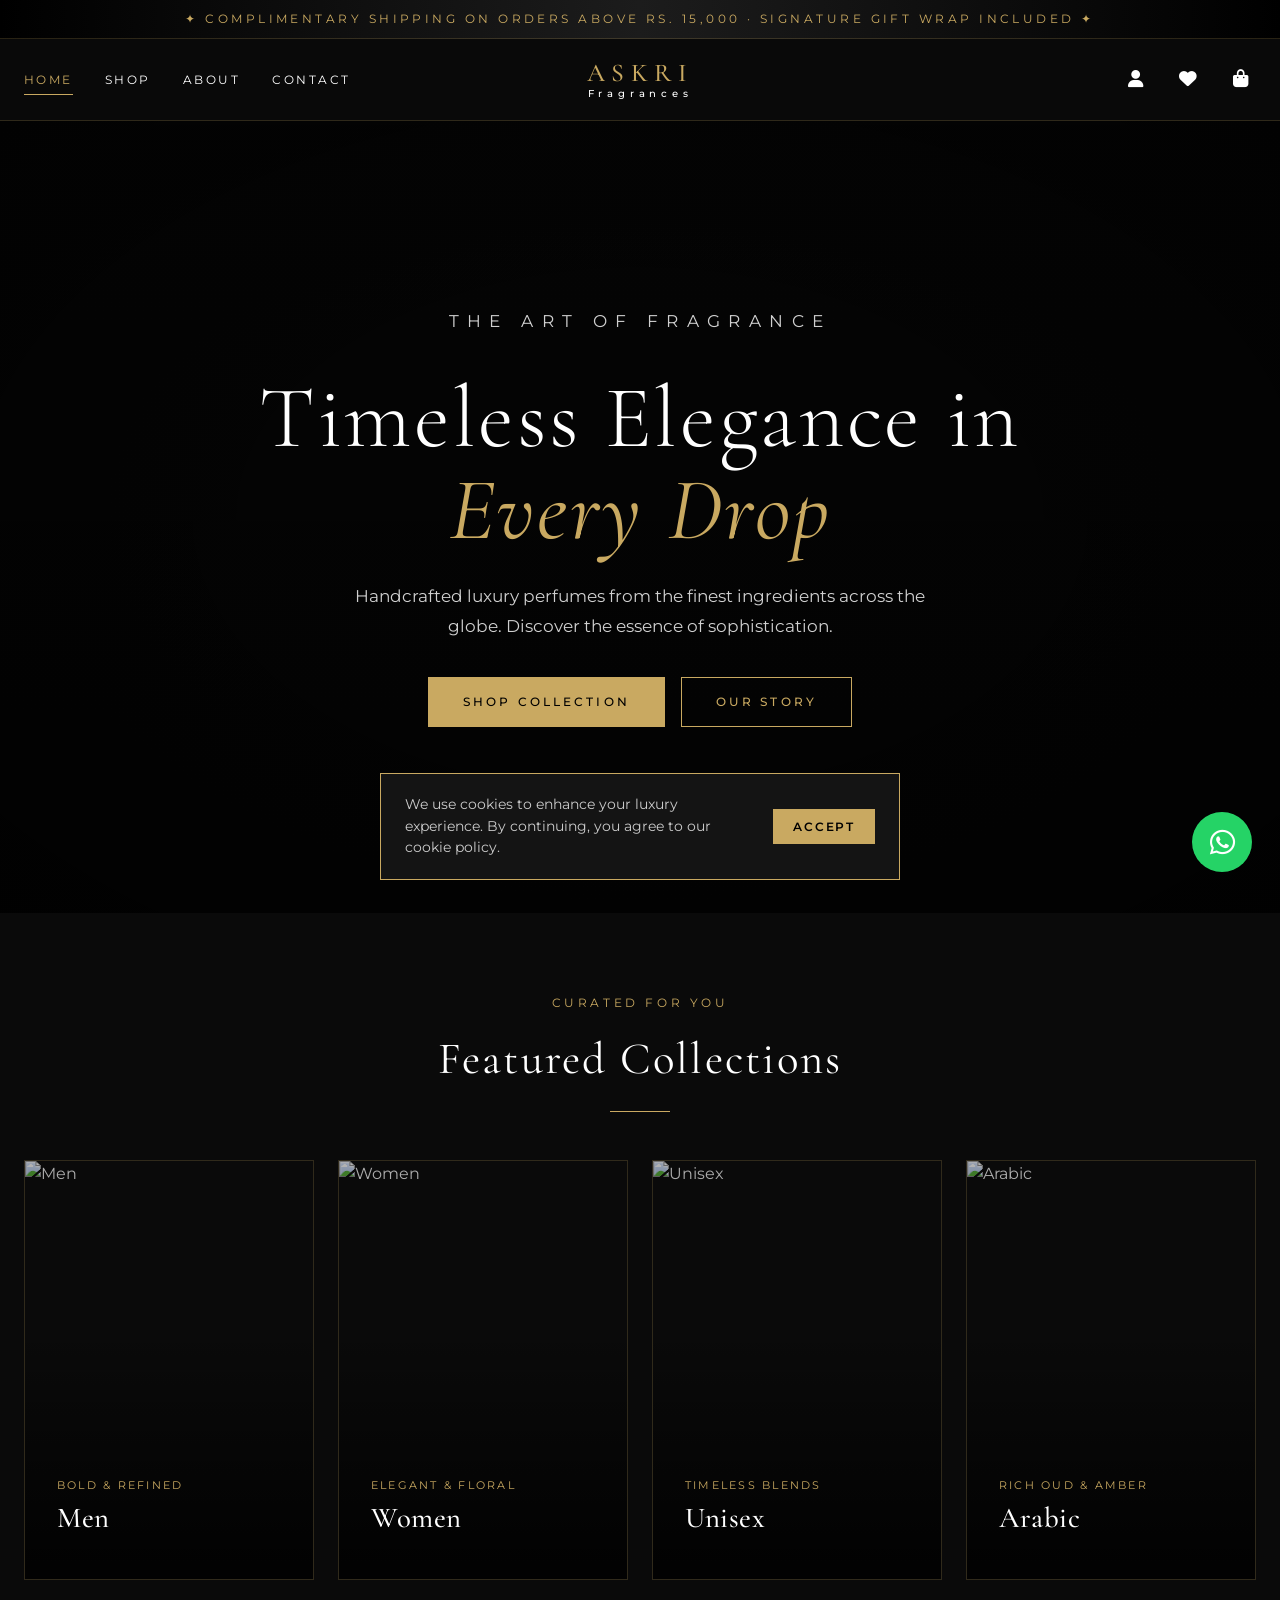
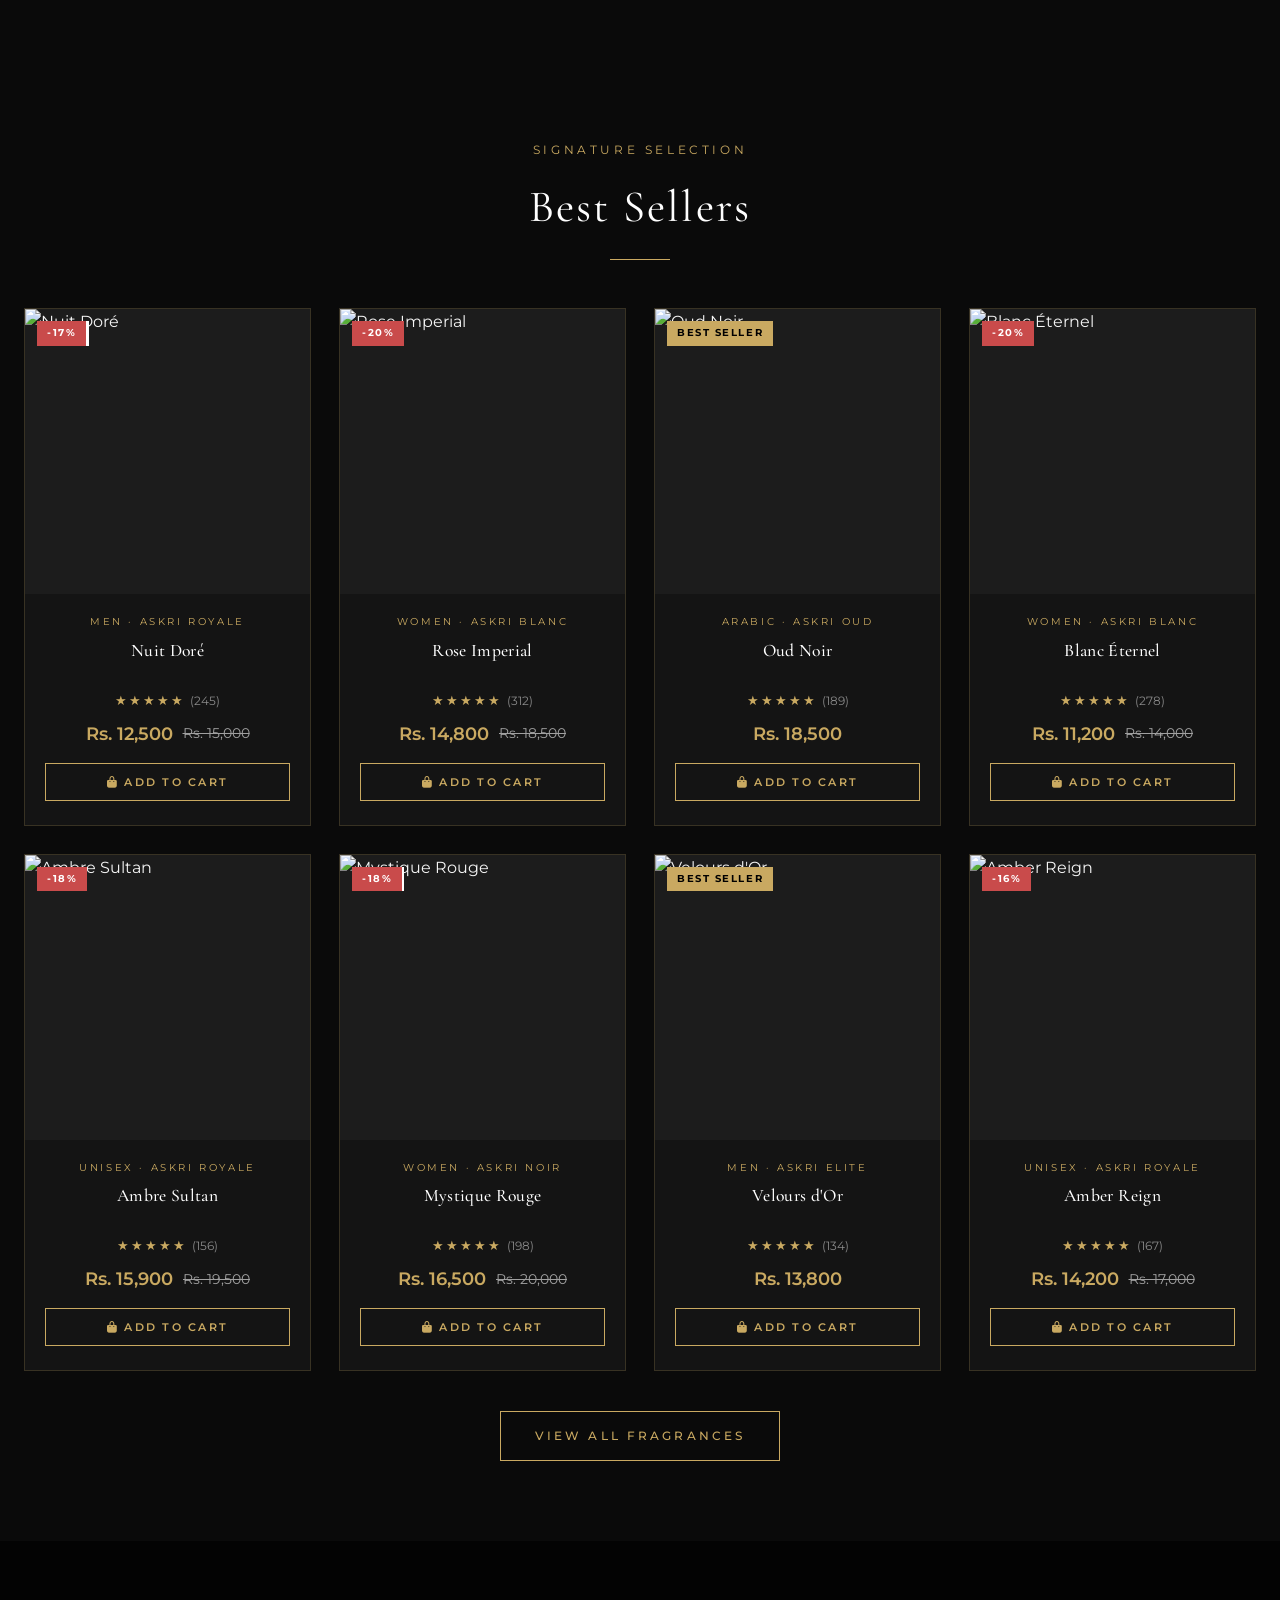
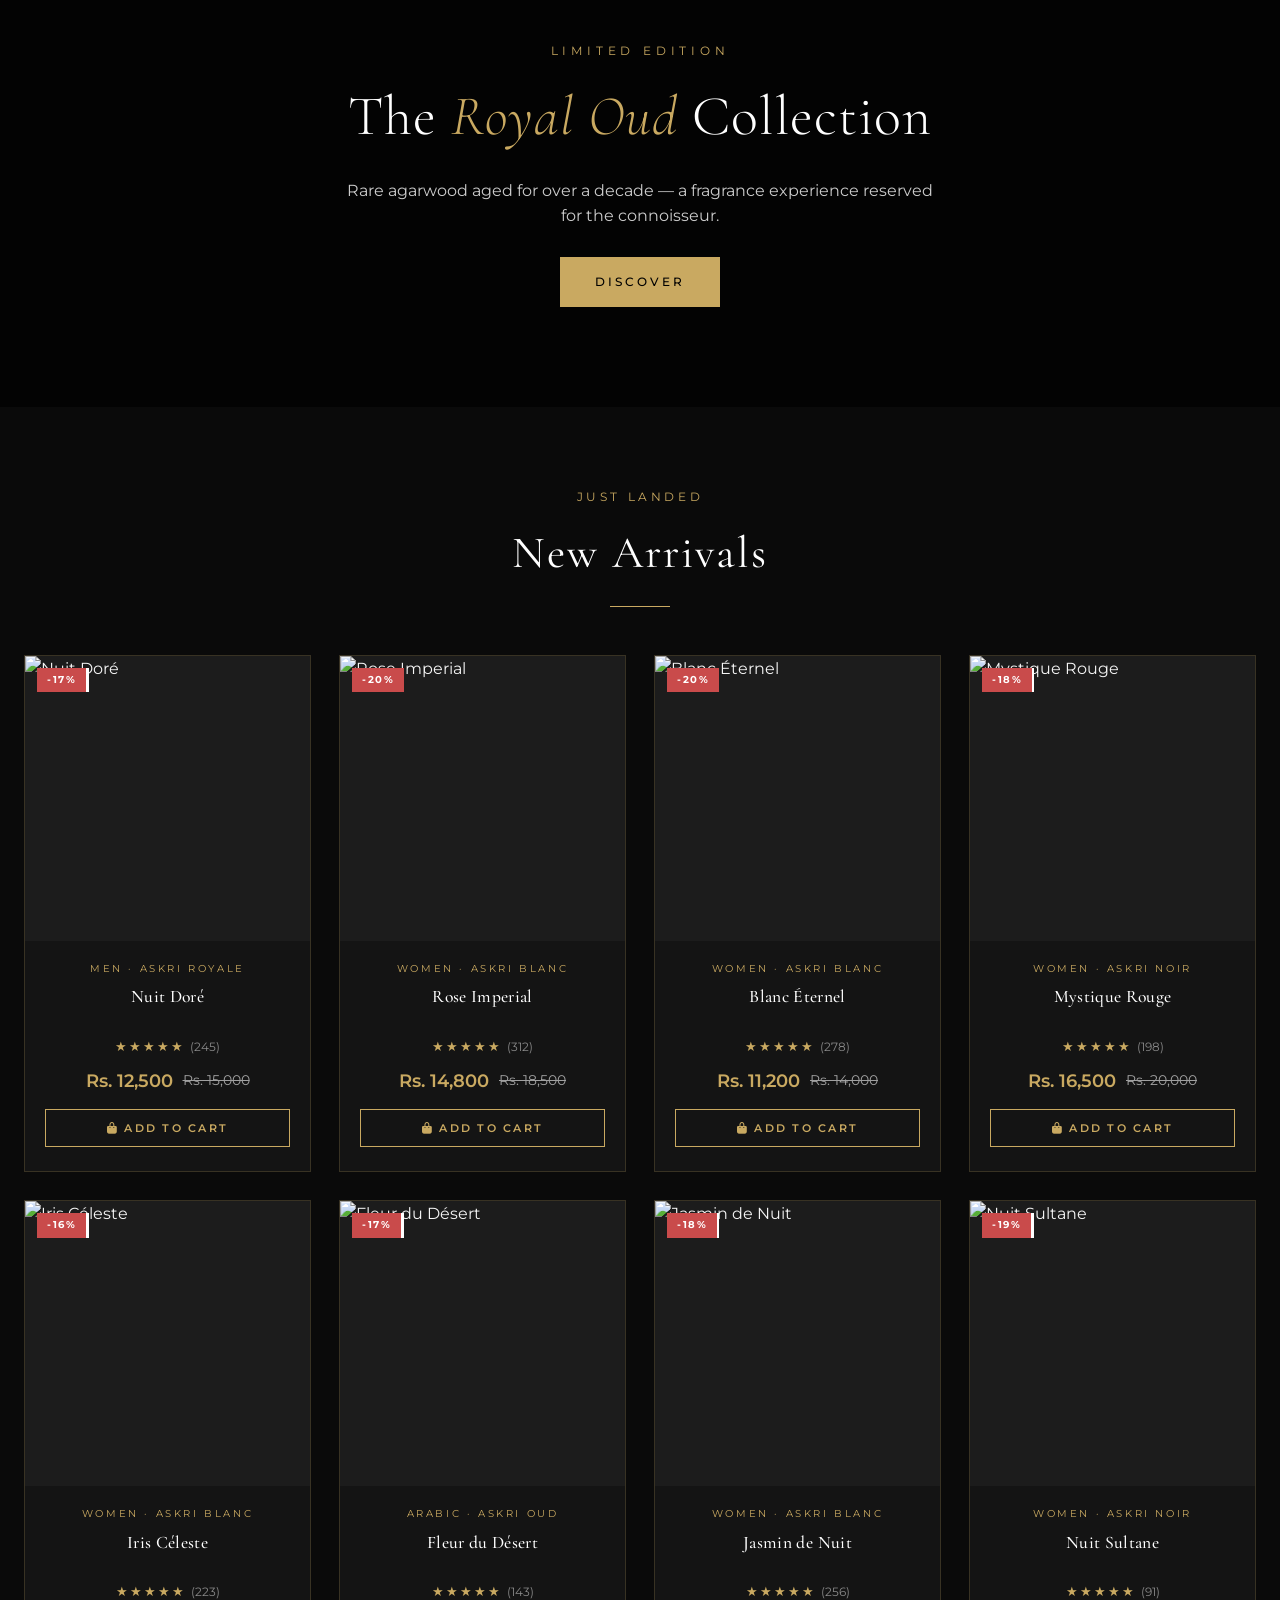
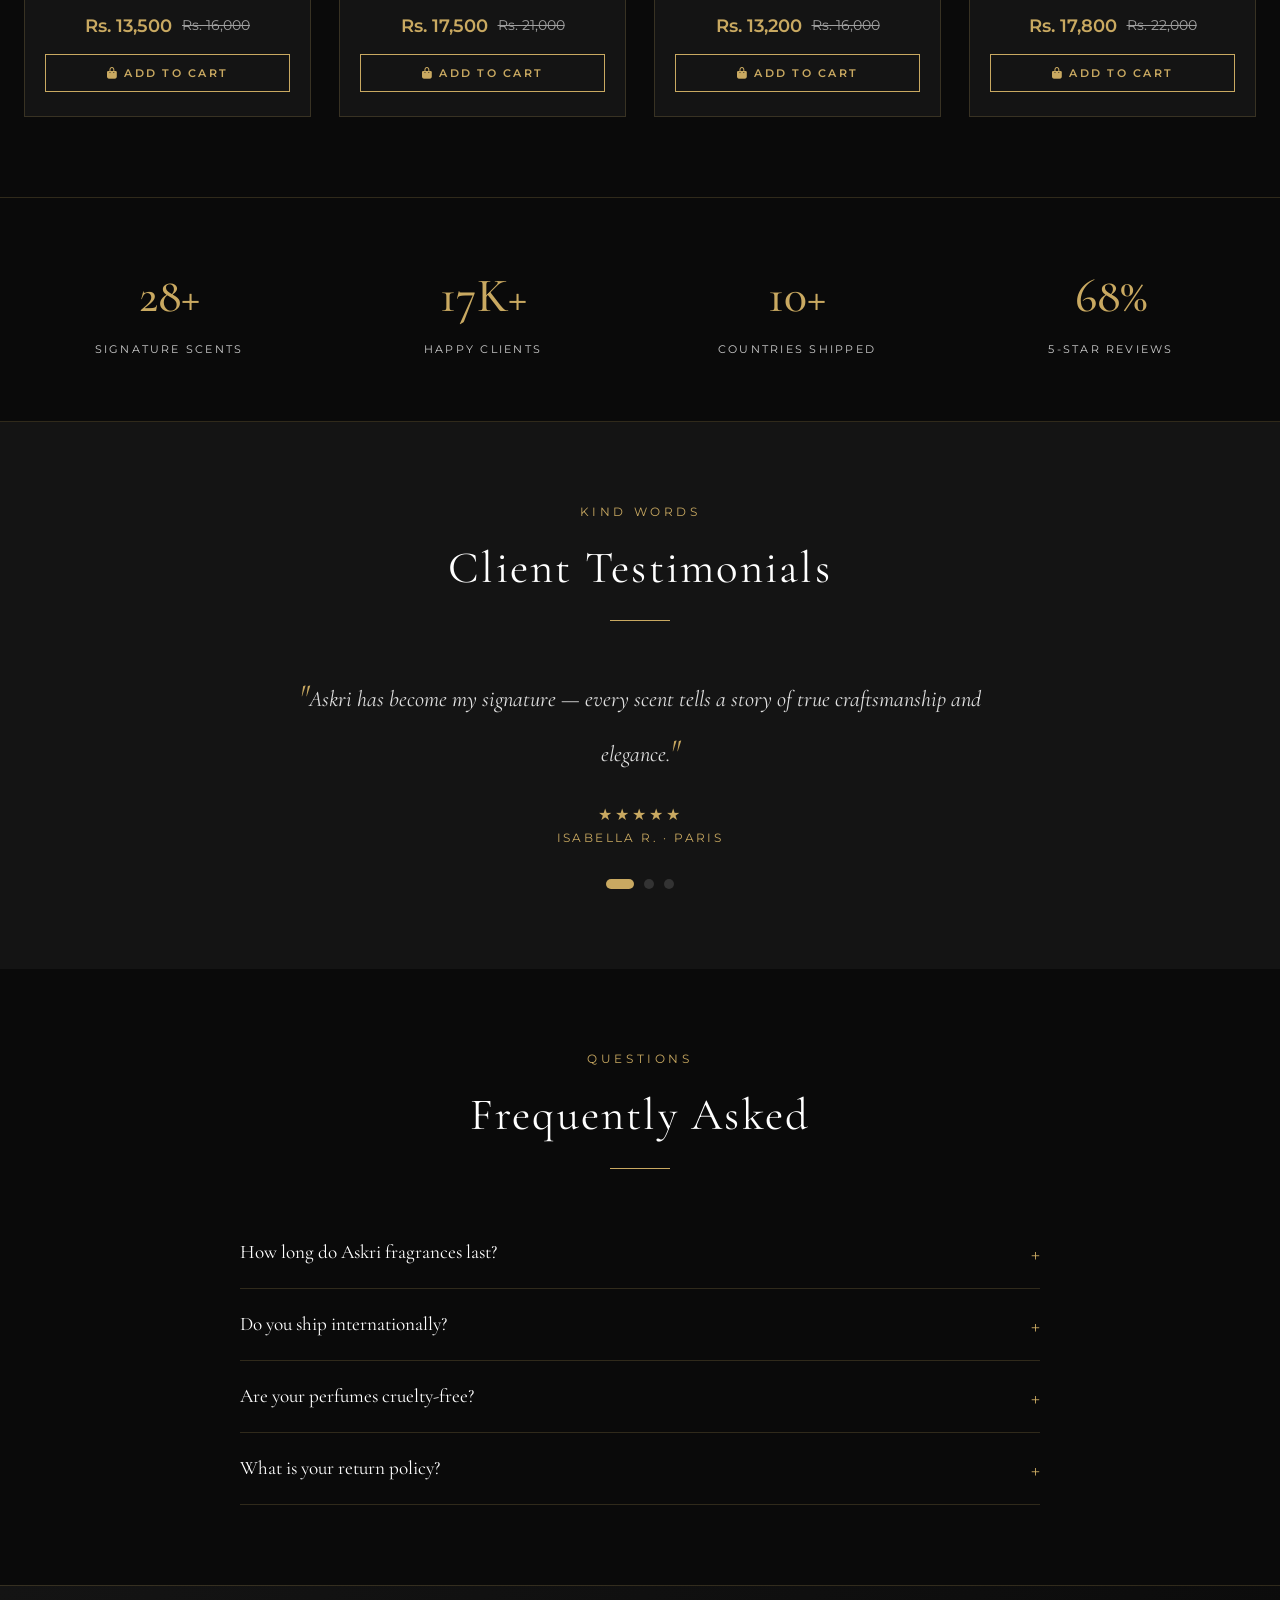
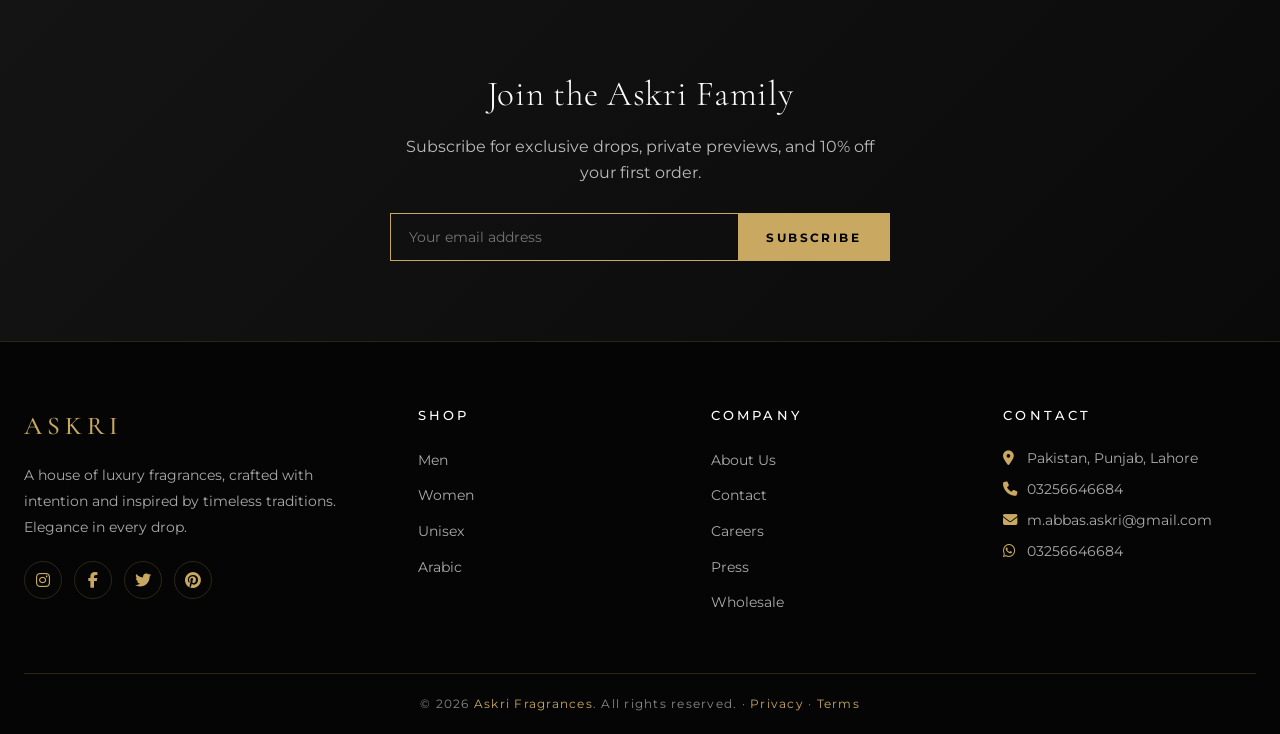
==== commit 00bc44e2: "Add files via upload" ====
--- a/index.html
+++ b/index.html
@@ -121,21 +121,7 @@
     </div>
   </section>
 
-  <!-- Categories -->
-  <section class="section categories">
-    <div class="container">
-      <div class="section-title">
-        <p>Shop by</p>
-        <h2>Fragrance Categories</h2>
-      </div>
-      <div class="cat-grid">
-        <a href="shop.html?category=Men" class="cat-card"><div class="cat-icon"><i class="fas fa-user-tie"></i></div><h4>Men</h4><p>Bold & Refined</p></a>
-        <a href="shop.html?category=Women" class="cat-card"><div class="cat-icon"><i class="fas fa-spa"></i></div><h4>Women</h4><p>Elegant & Floral</p></a>
-        <a href="shop.html?category=Unisex" class="cat-card"><div class="cat-icon"><i class="fas fa-yin-yang"></i></div><h4>Unisex</h4><p>Timeless Blends</p></a>
-        <a href="shop.html?category=Arabic" class="cat-card"><div class="cat-icon"><i class="fas fa-mosque"></i></div><h4>Arabic</h4><p>Rich Oud & Amber</p></a>
-      </div>
-    </div>
-  </section>
+
 
   <!-- Bestsellers -->
   <section class="section">
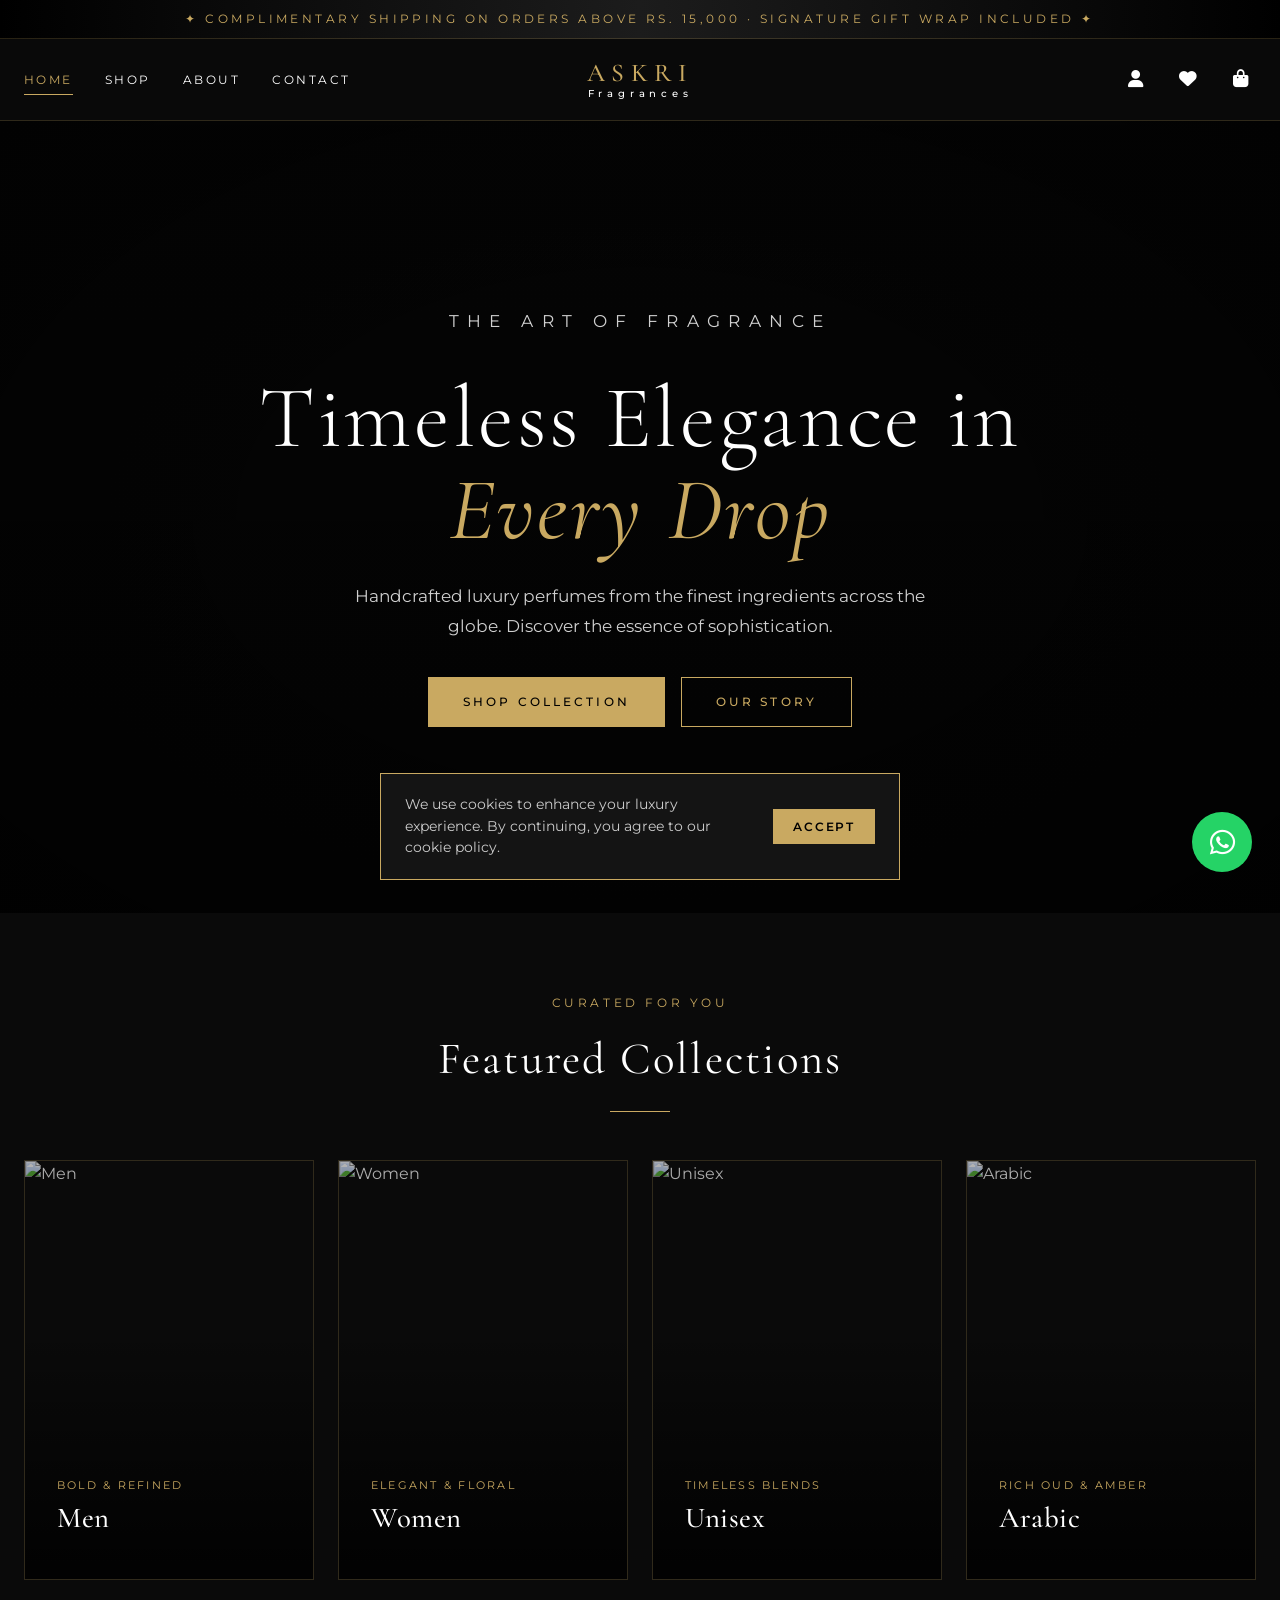
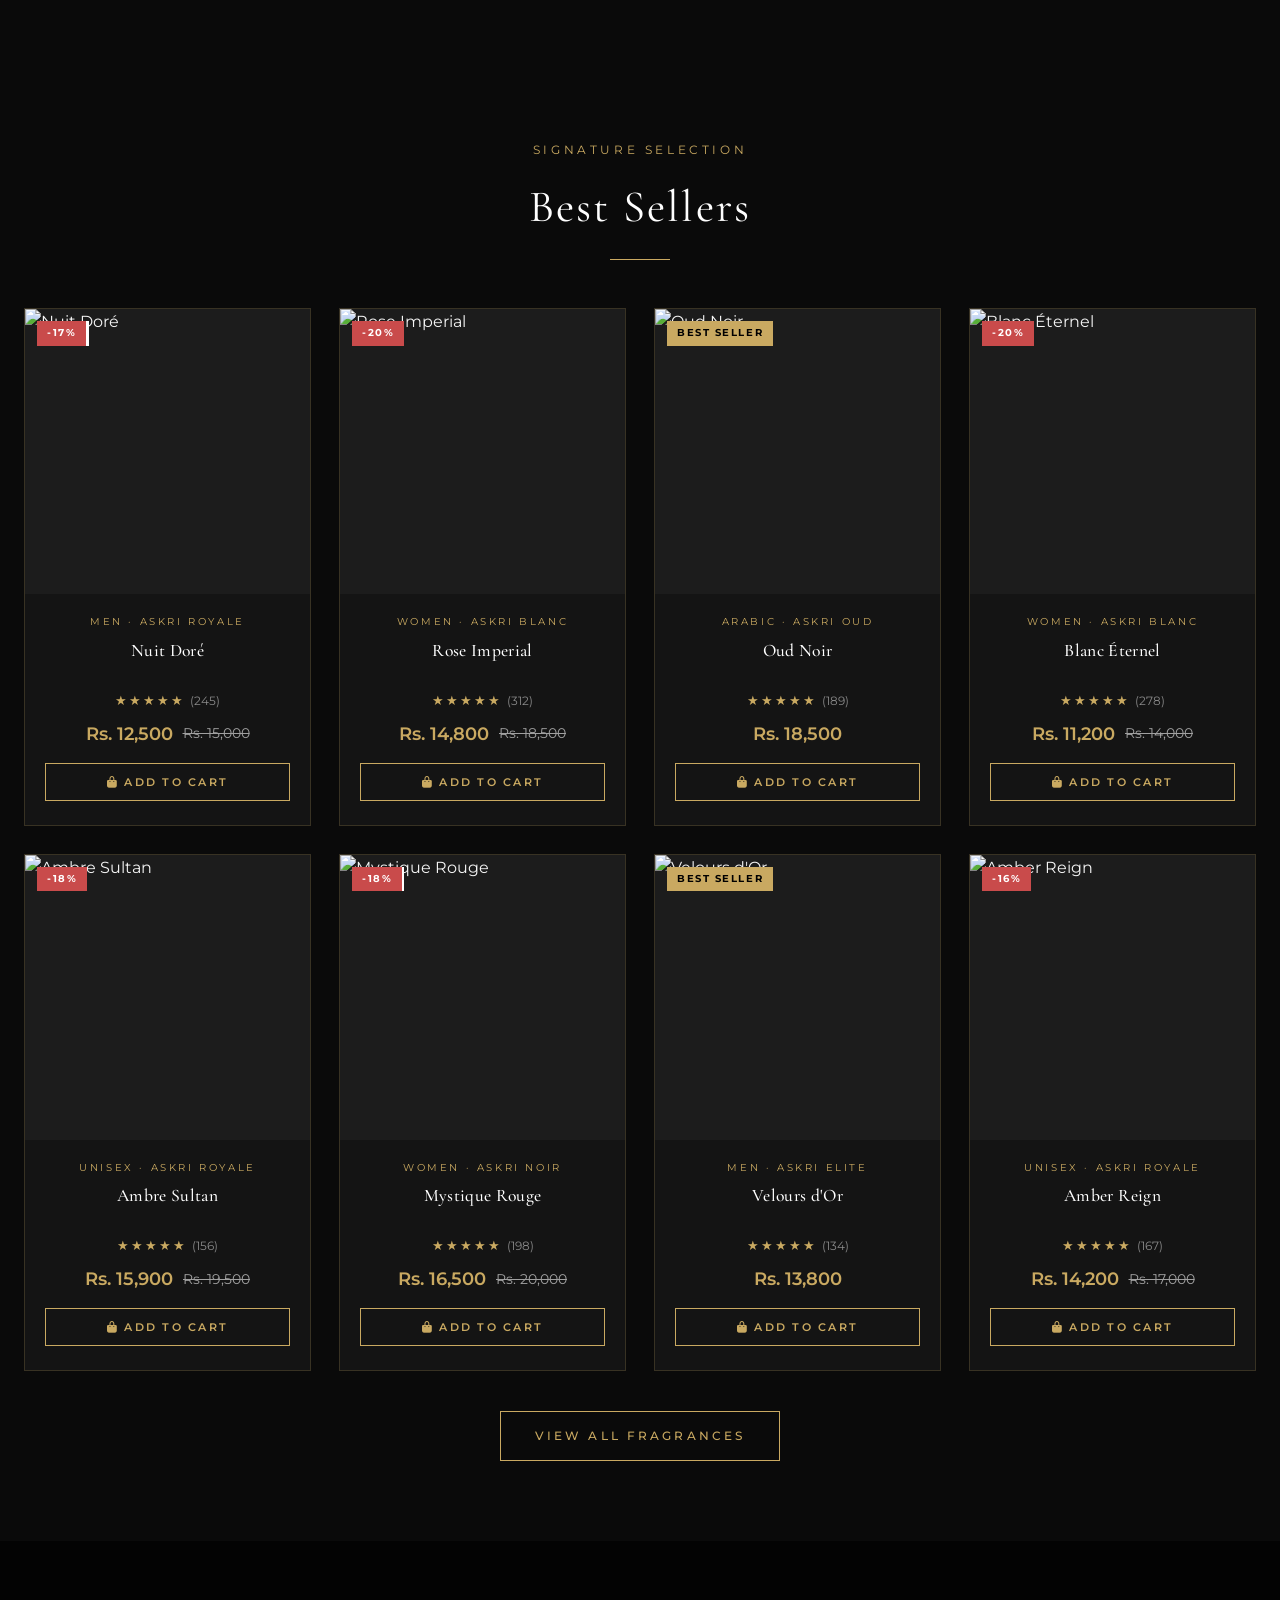
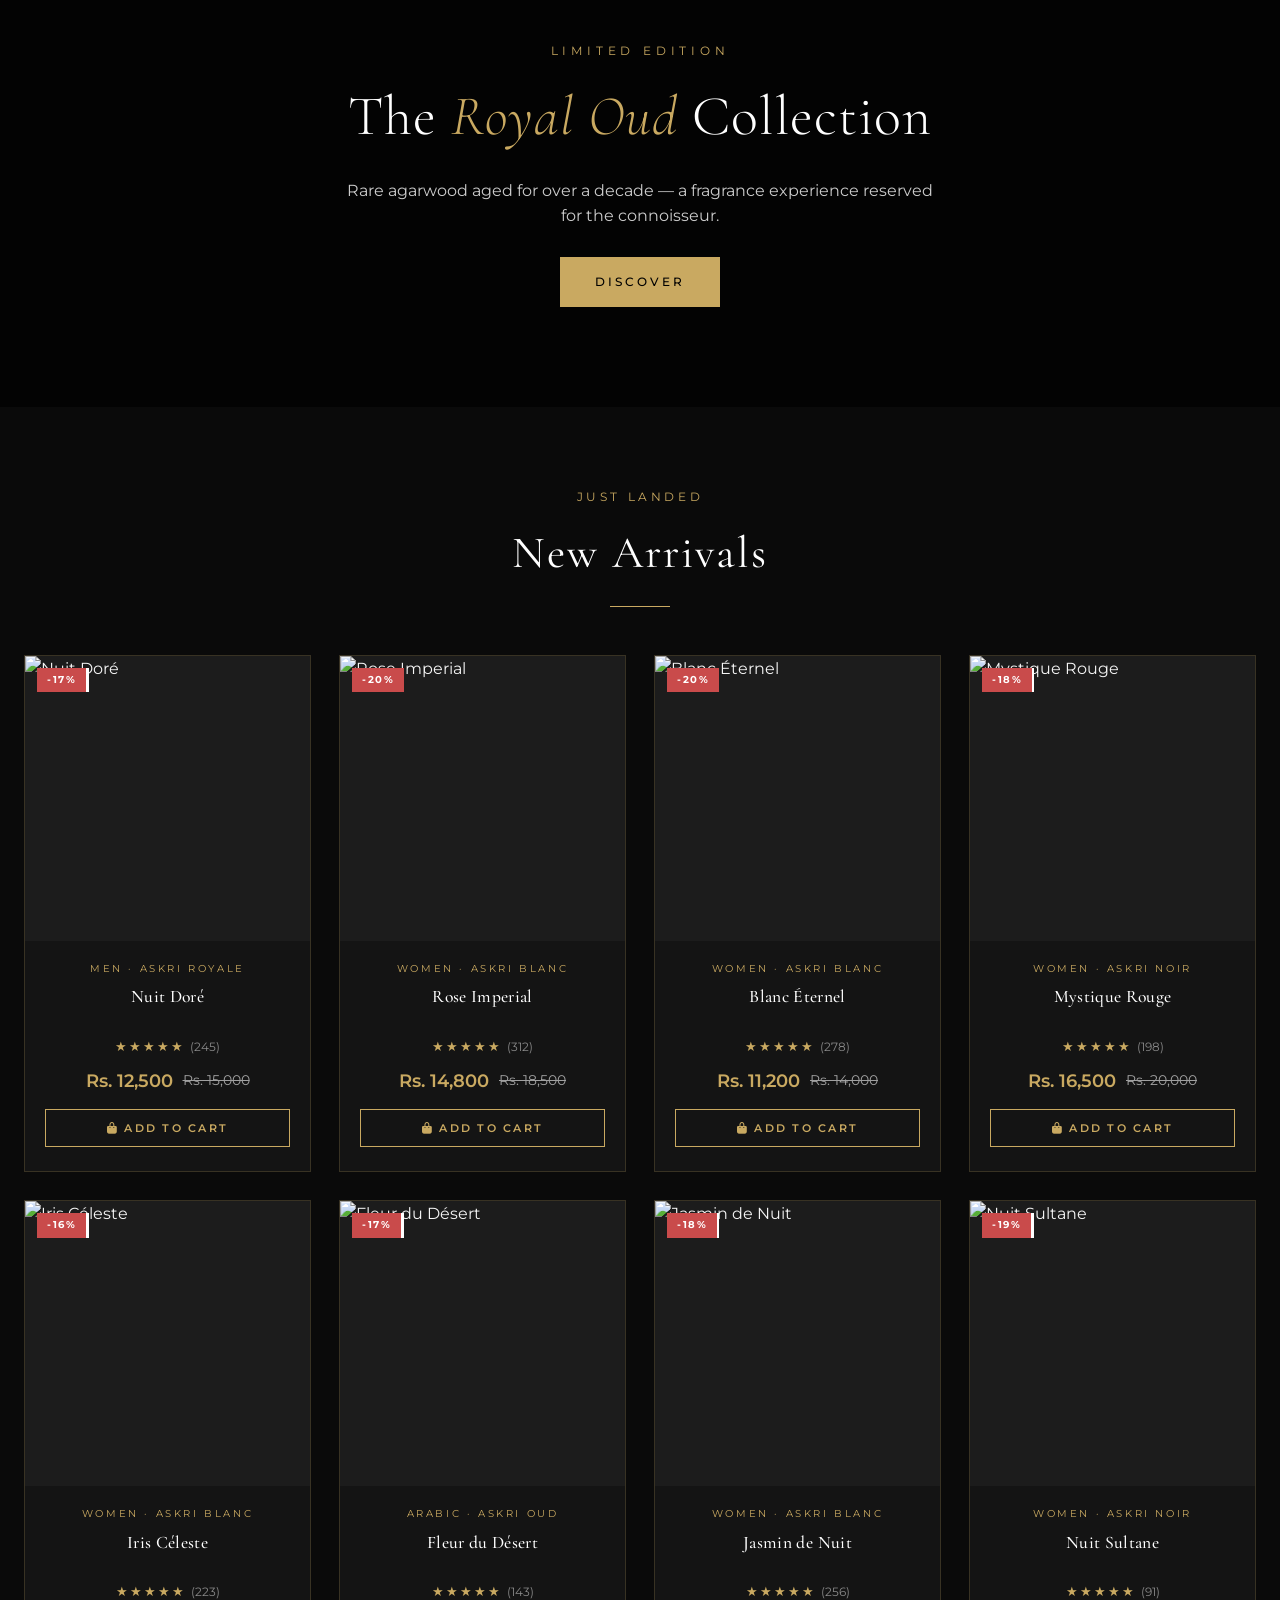
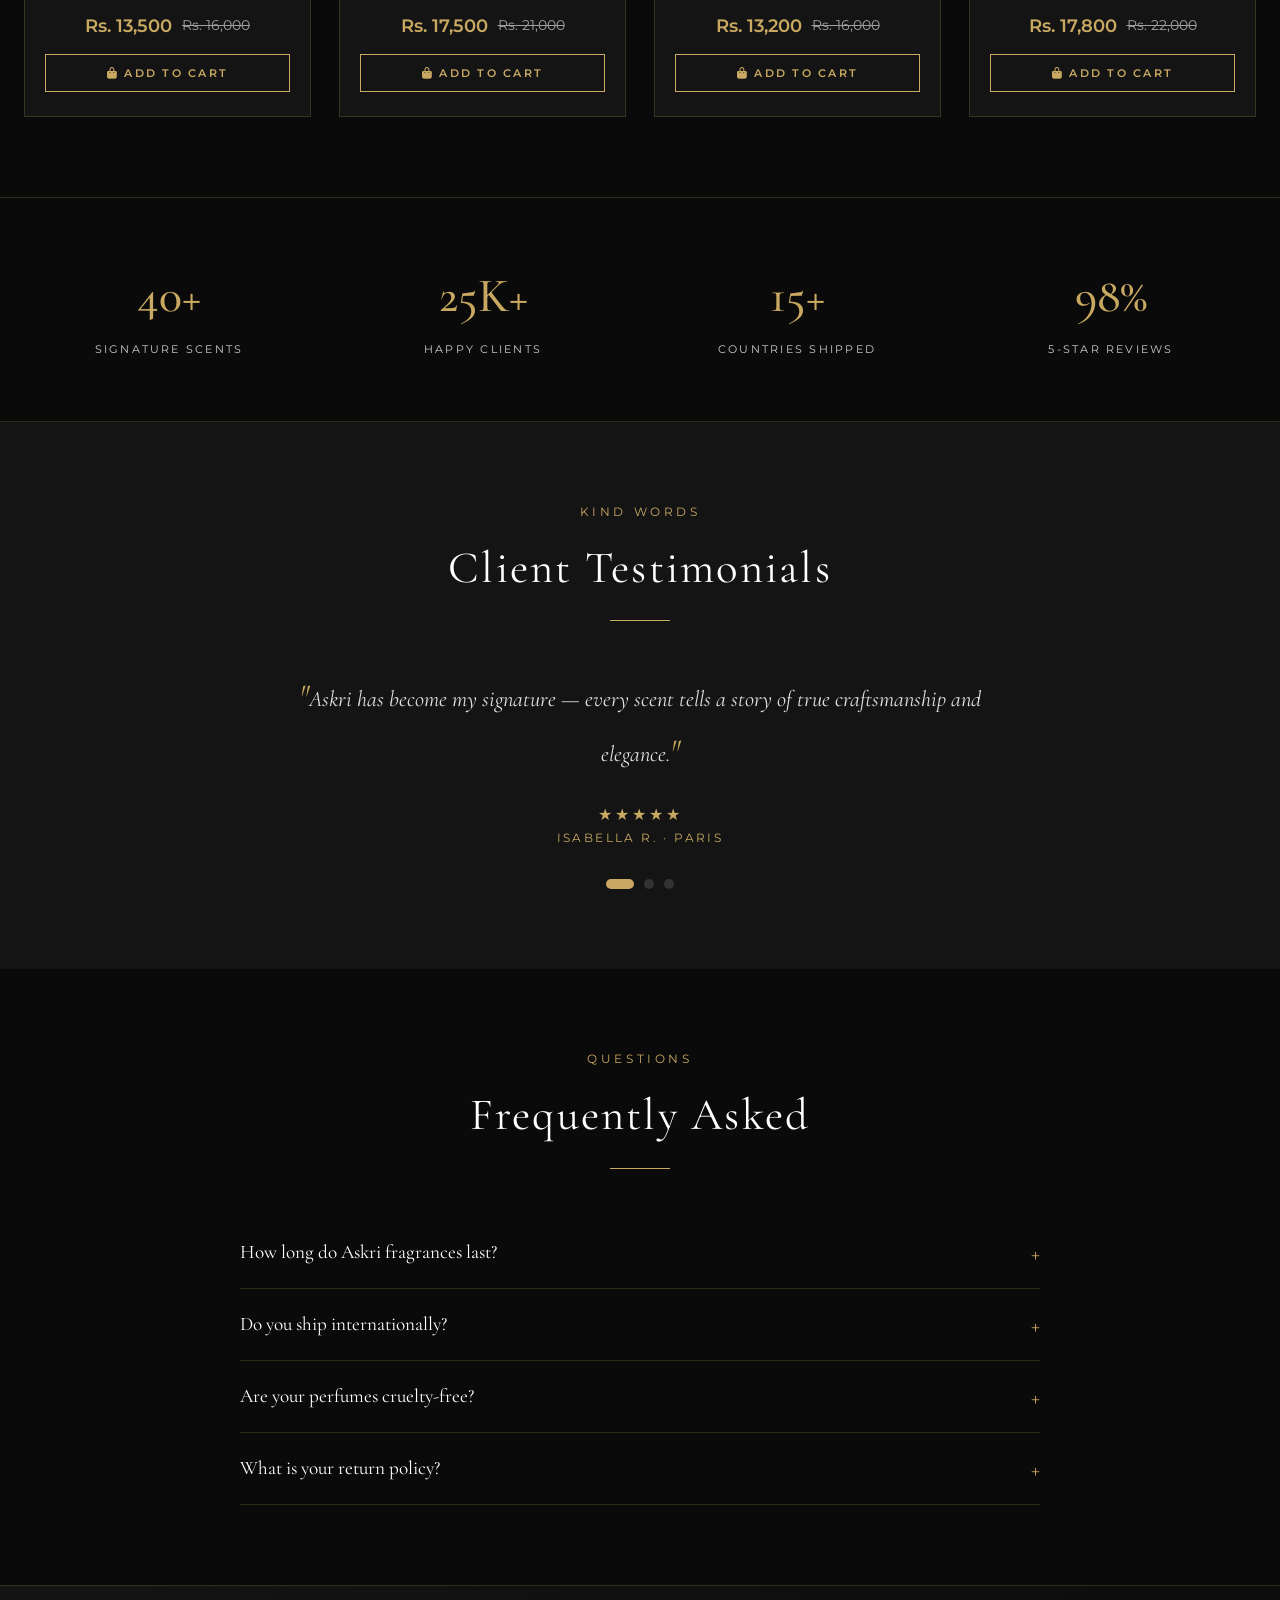
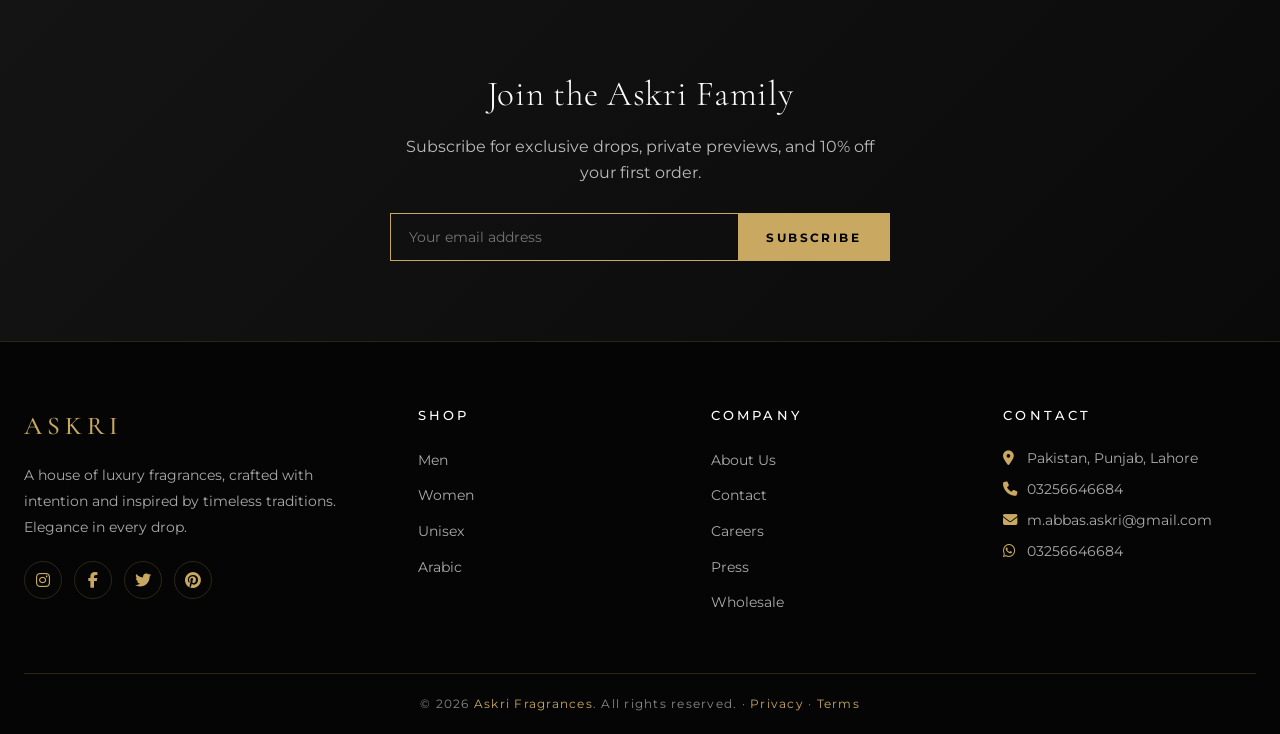
==== commit 52bcd6a9: "Add files via upload" ====
--- a/index.html
+++ b/index.html
@@ -271,7 +271,7 @@
   </footer>
 
   <!-- Scroll to top -->
-  <button class="scroll-top" aria-label="Scroll to top"><i class="fas fa-chevron-up"></i></button>
+
   <!-- WhatsApp Float -->
   <a href="https://wa.me/923256646684?text=I%20want%20to%20order%20this%20product." target="_blank" rel="noopener" class="wa-float" aria-label="Chat on WhatsApp"><i class="fab fa-whatsapp"></i></a>
 
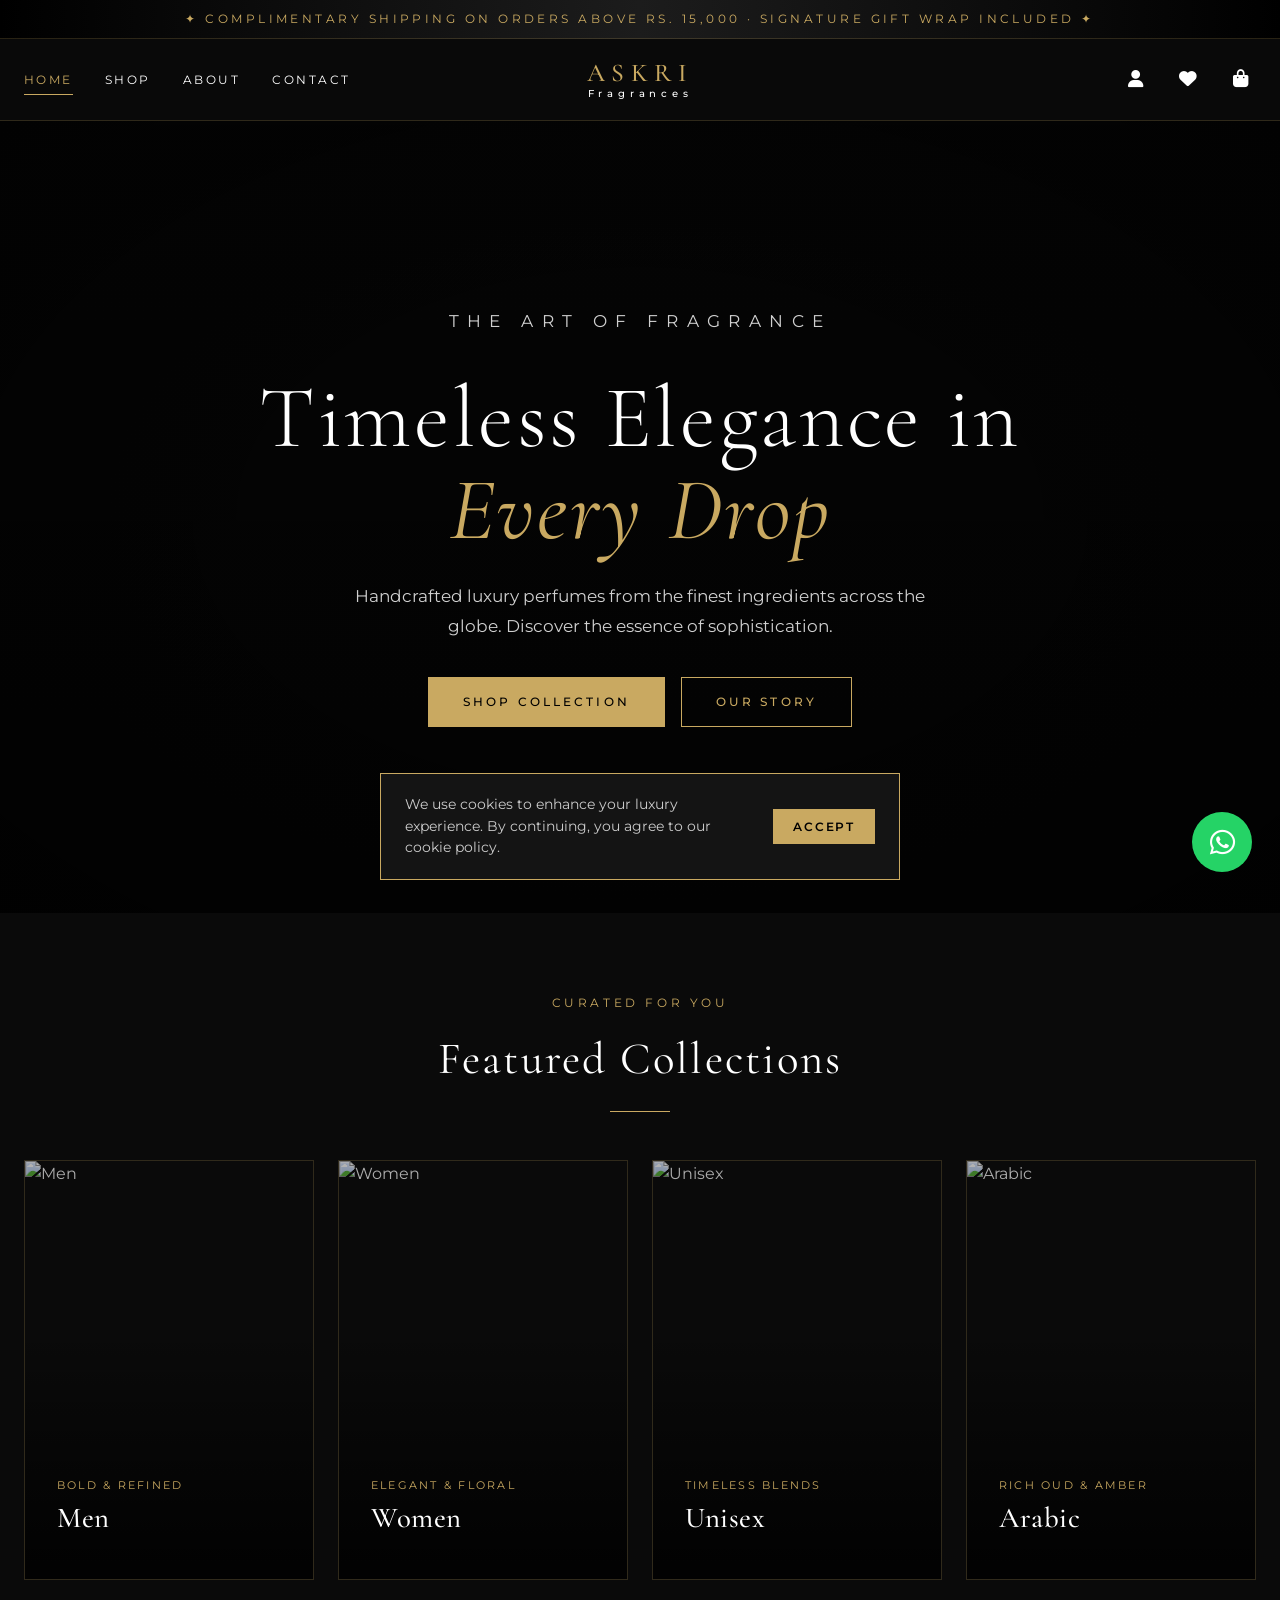
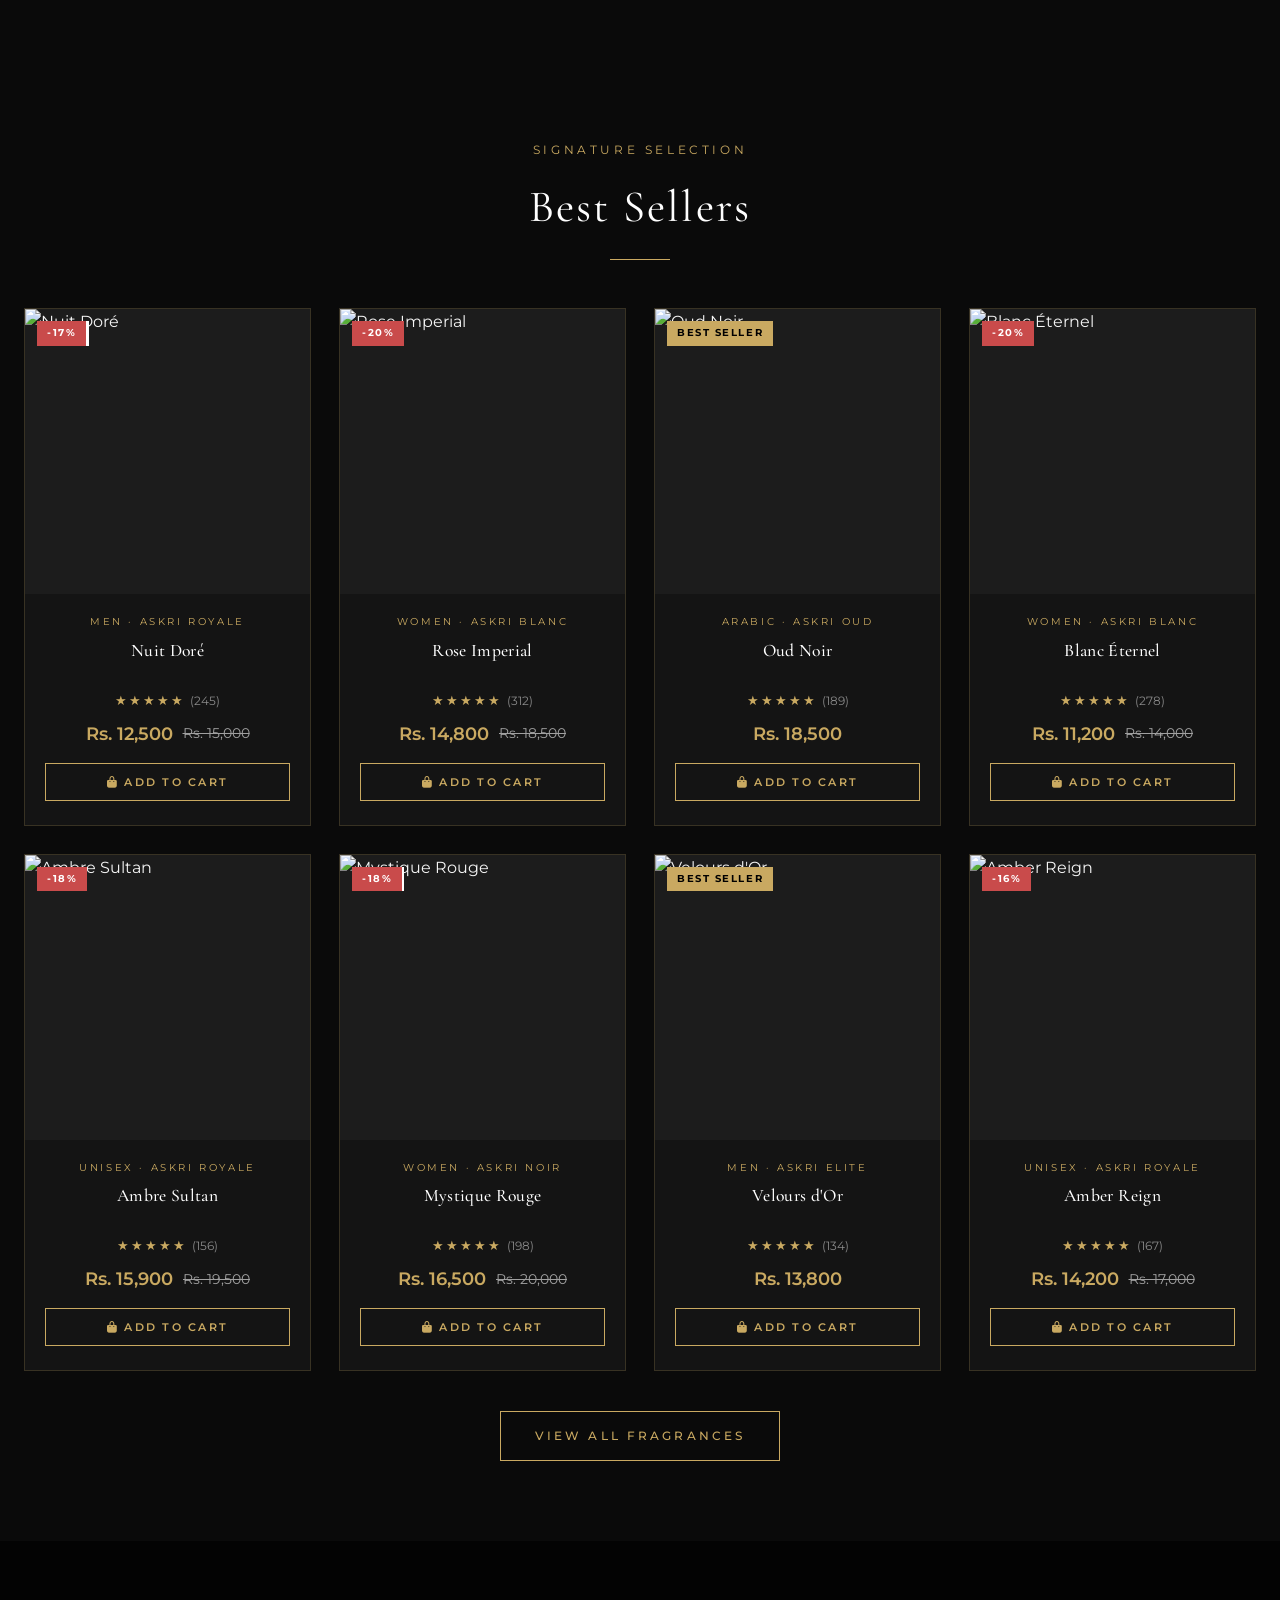
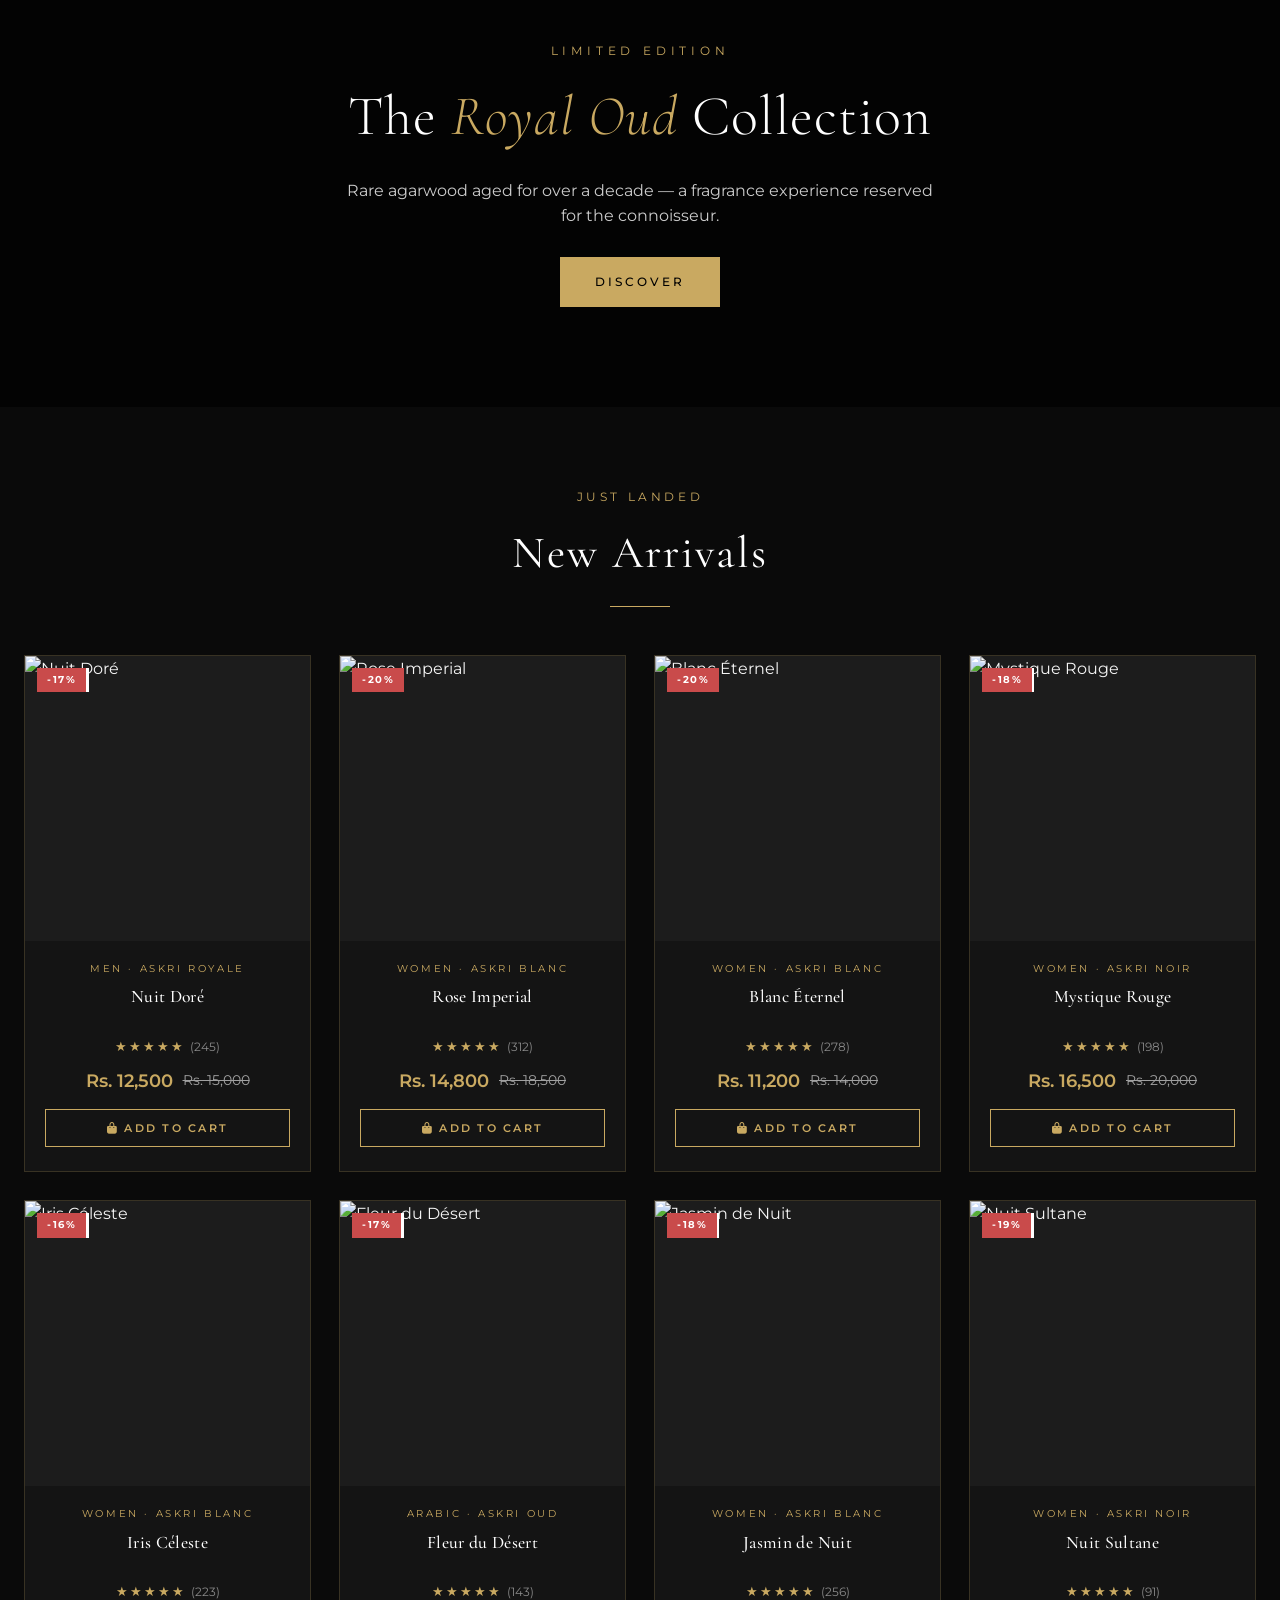
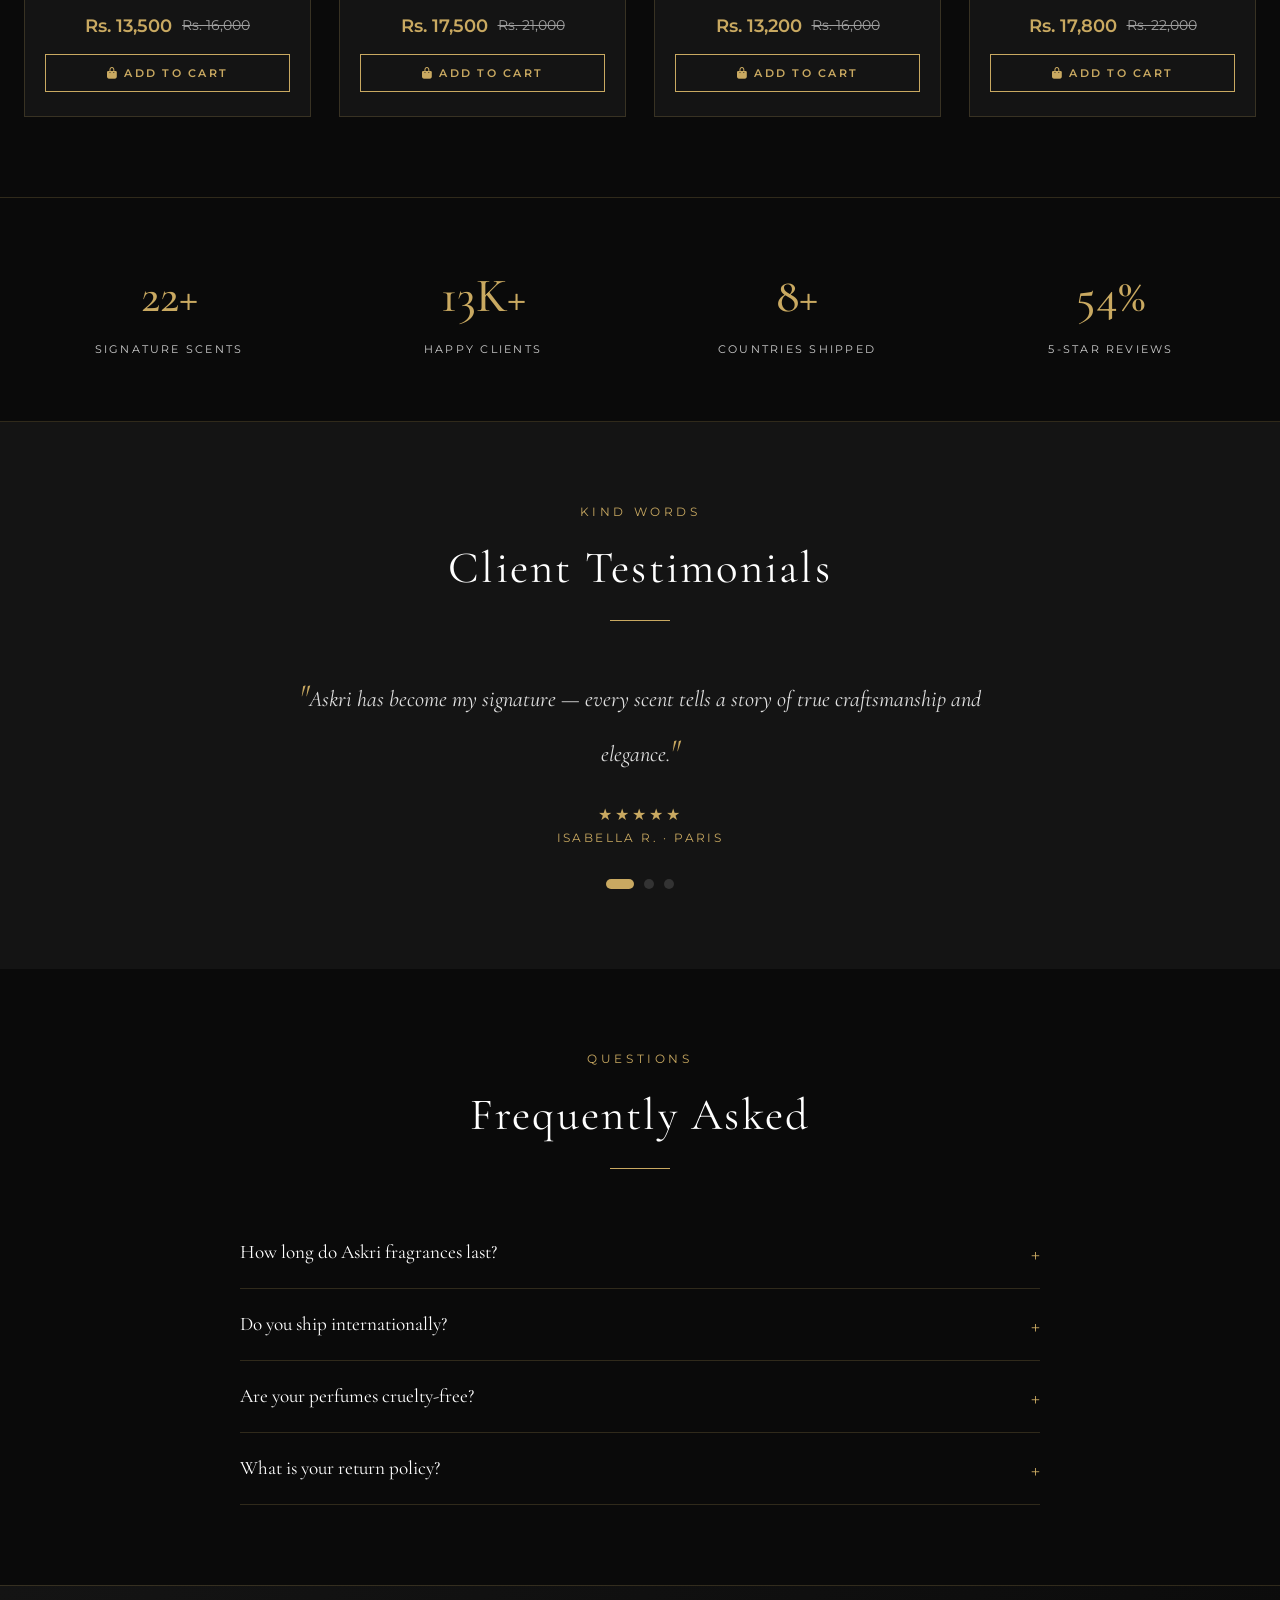
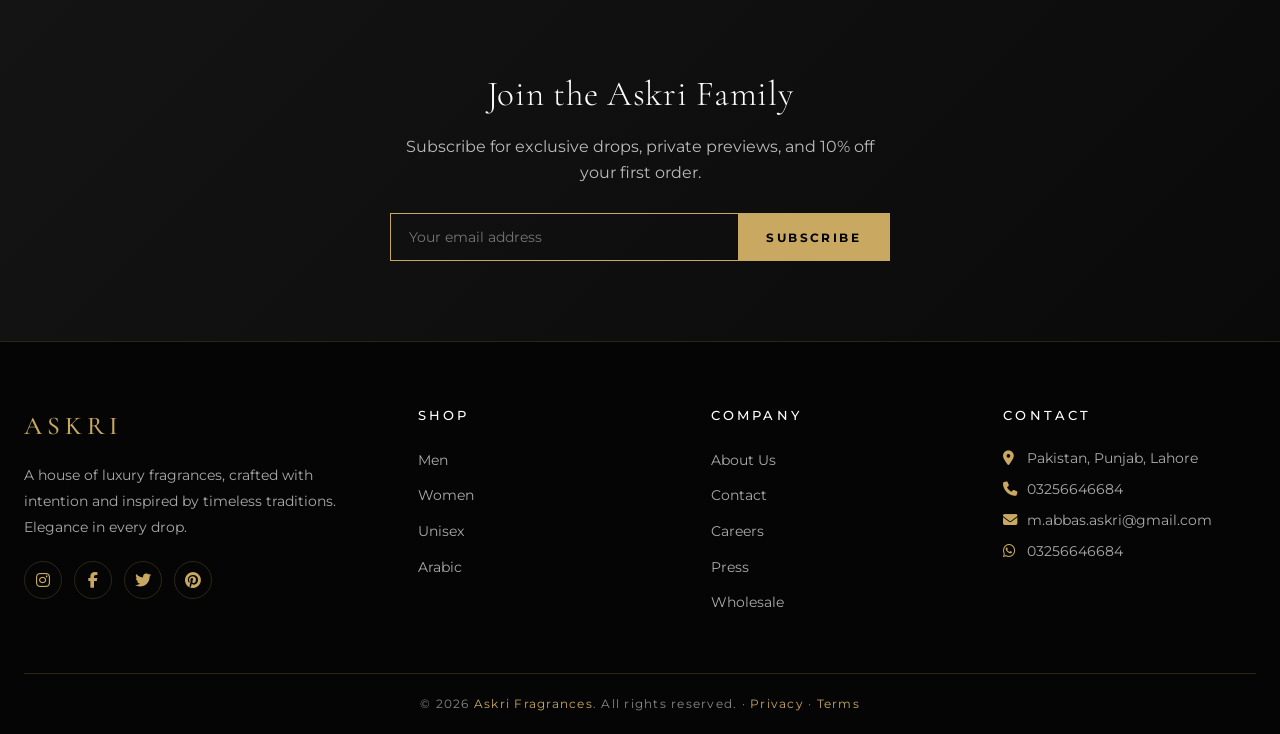
==== commit 27d7eafb: "Add files via upload" ====
--- a/index.html
+++ b/index.html
@@ -3,6 +3,7 @@
 <head>
   <meta charset="UTF-8" />
   <meta name="viewport" content="width=device-width,initial-scale=1" />
+  <meta name="google-site-verification" content="c40zIueZWCKvZMRkUnQTcPVLAjdcU9Xo4SKm0TR_o40" />
   <title>Askri Fragrances — Luxury Perfumes & Premium Oud</title>
   <meta name="description" content="Discover Askri Fragrances — a curated collection of luxury Arabic, and Unisex perfumes crafted from the world's finest ingredients." />
   <meta name="keywords" content="luxury perfume, oud, Arabic perfume, premium fragrance, Askri Fragrances" />
